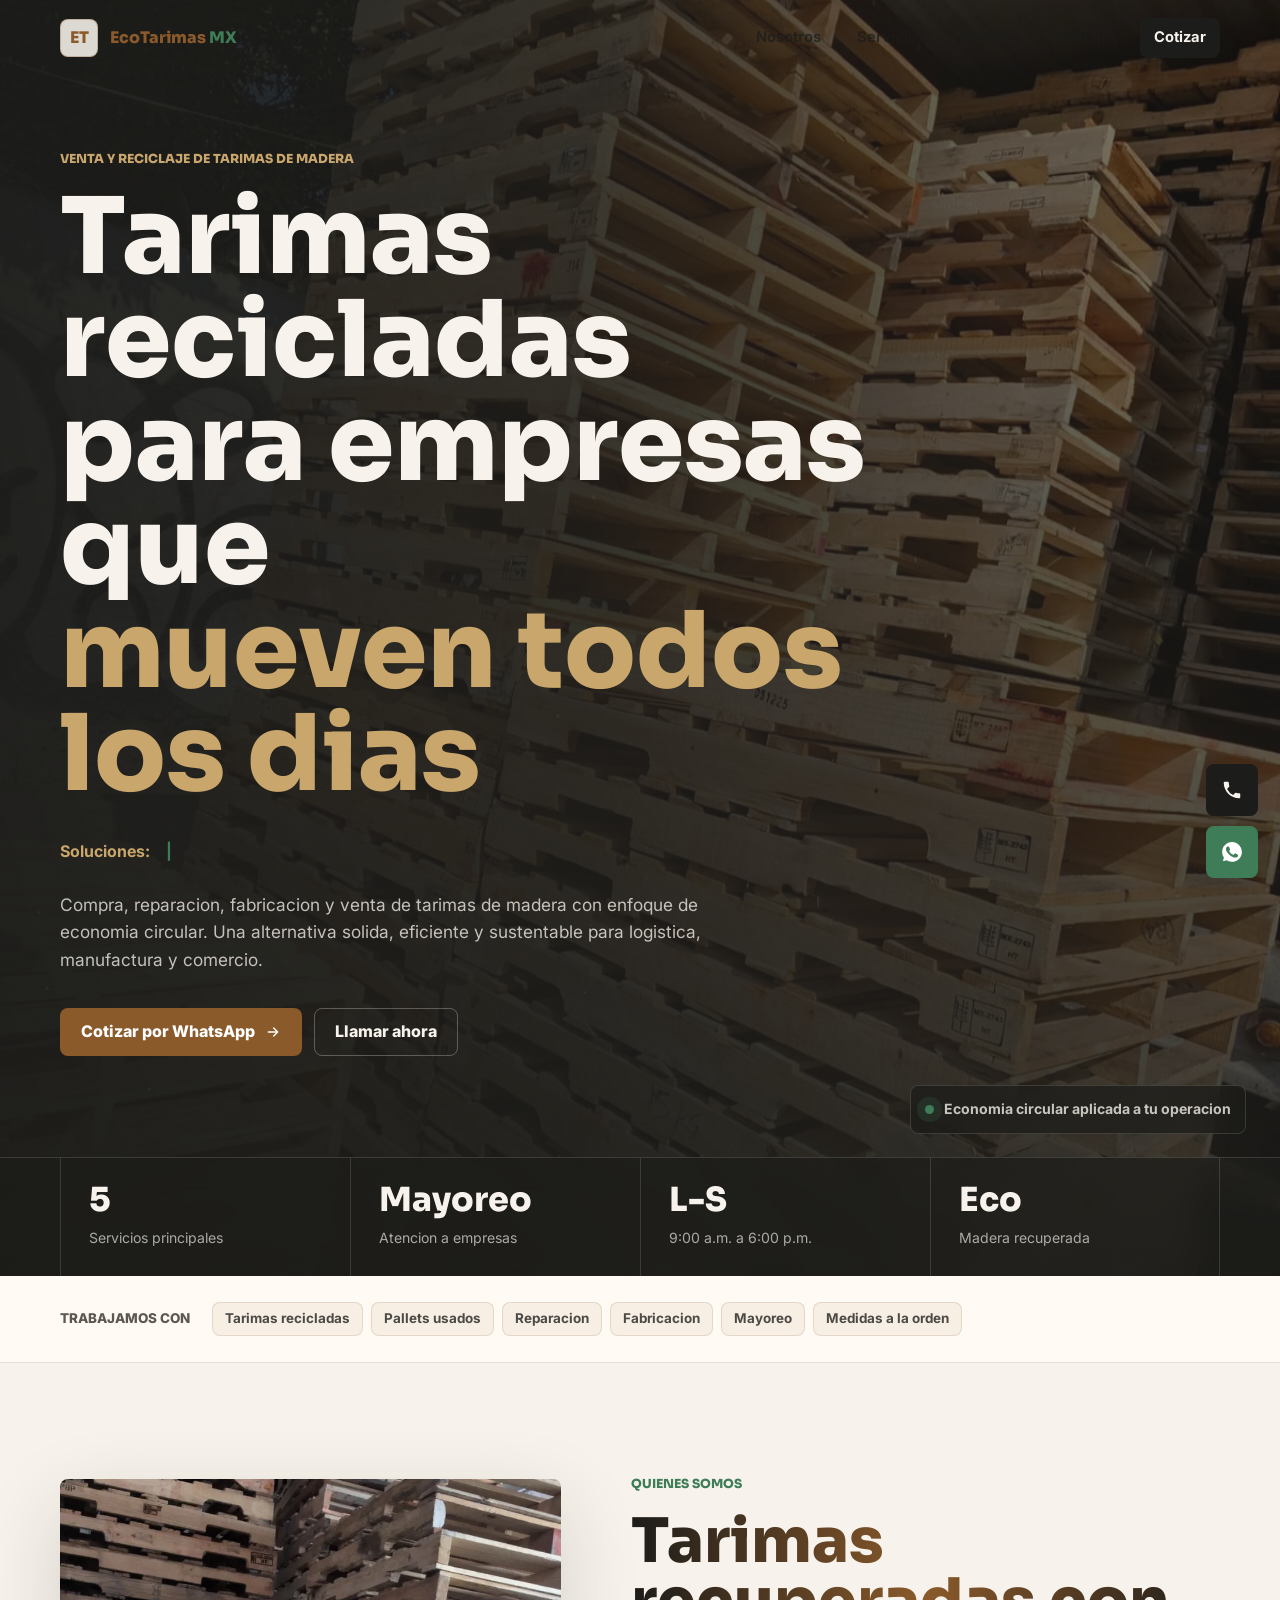
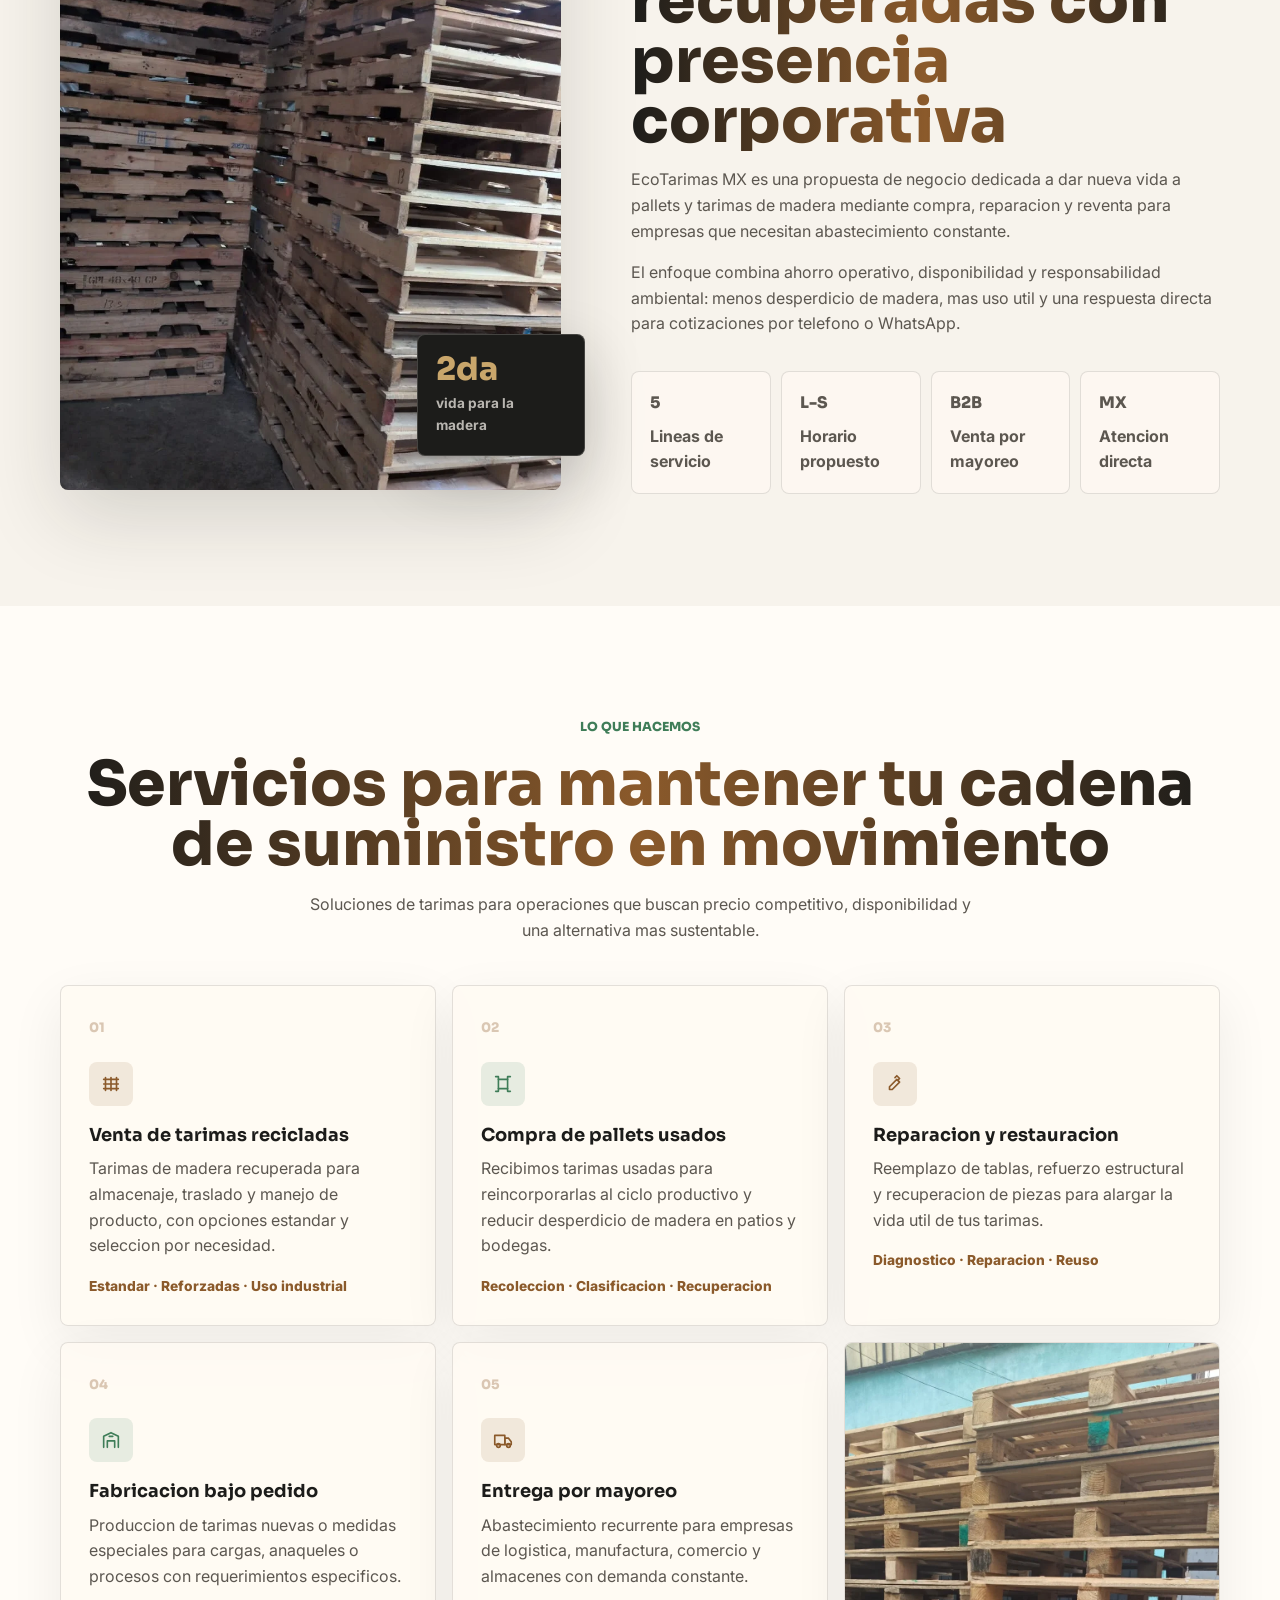
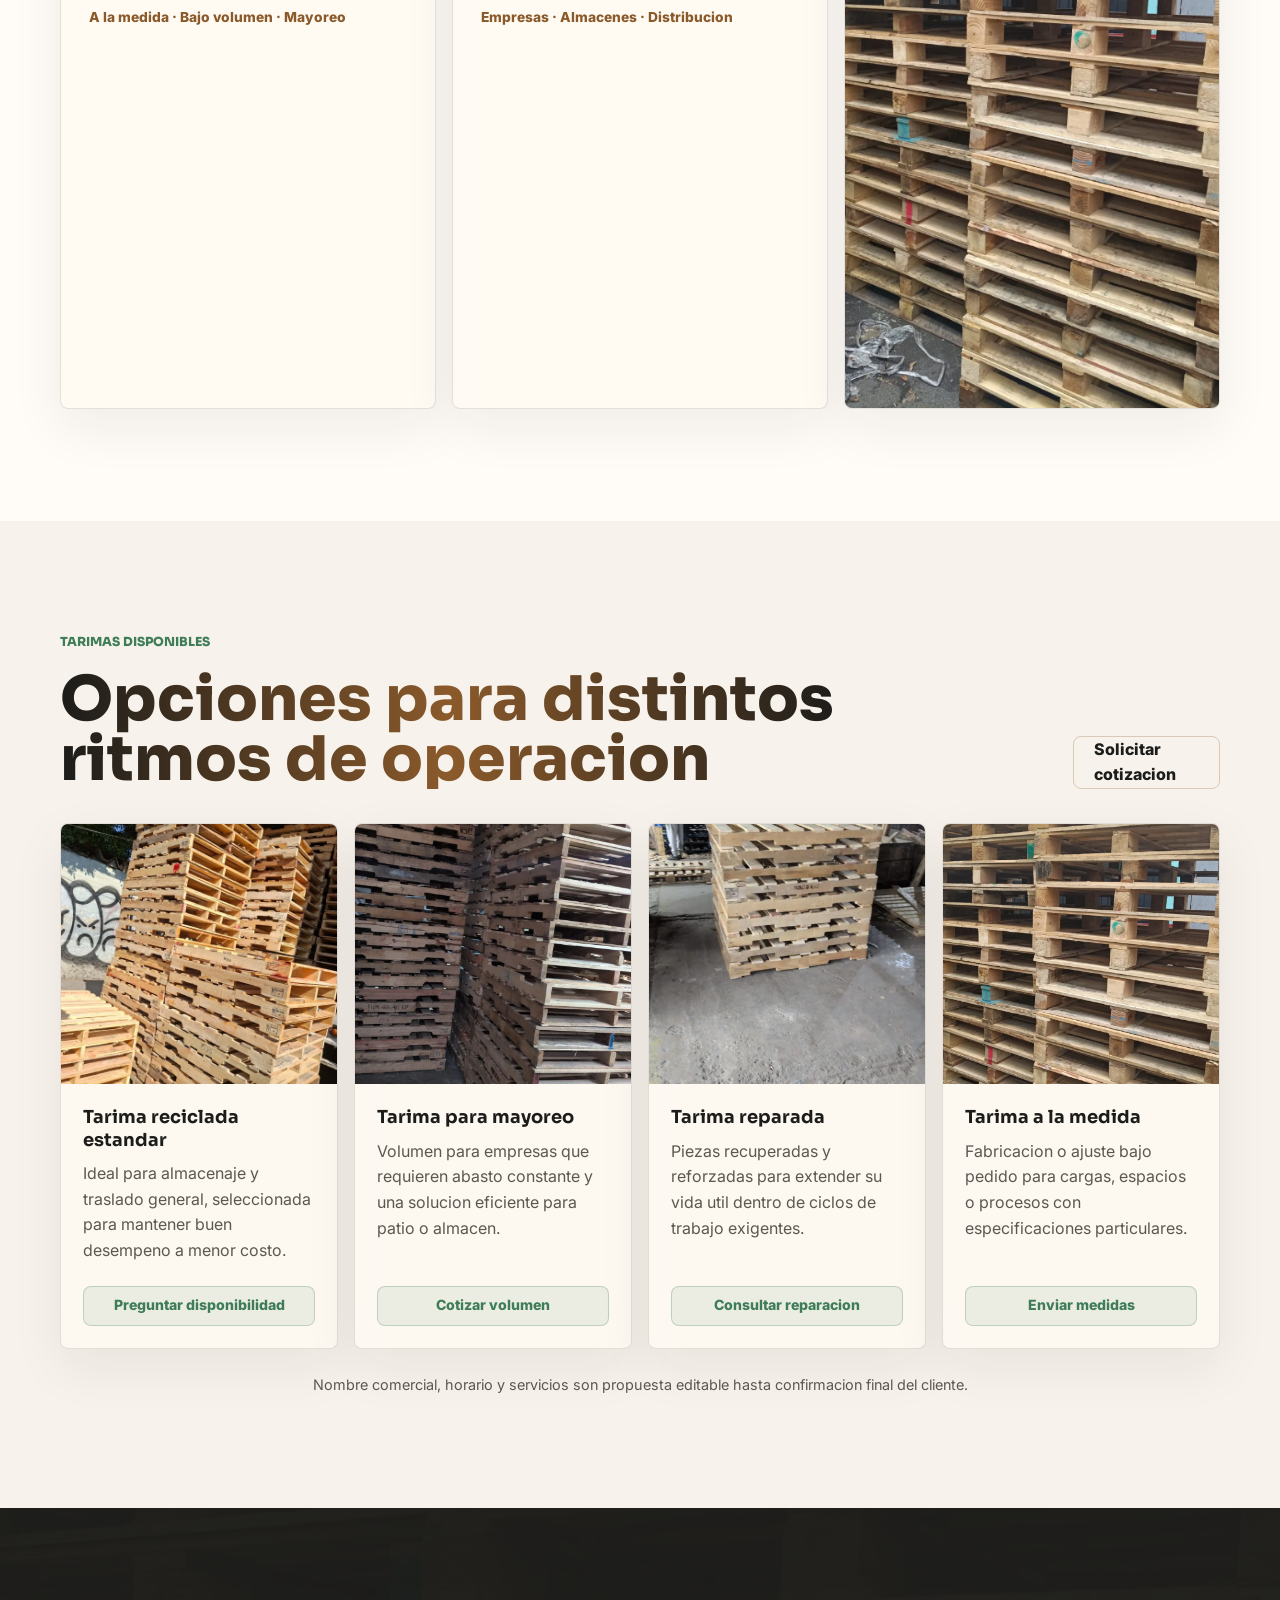
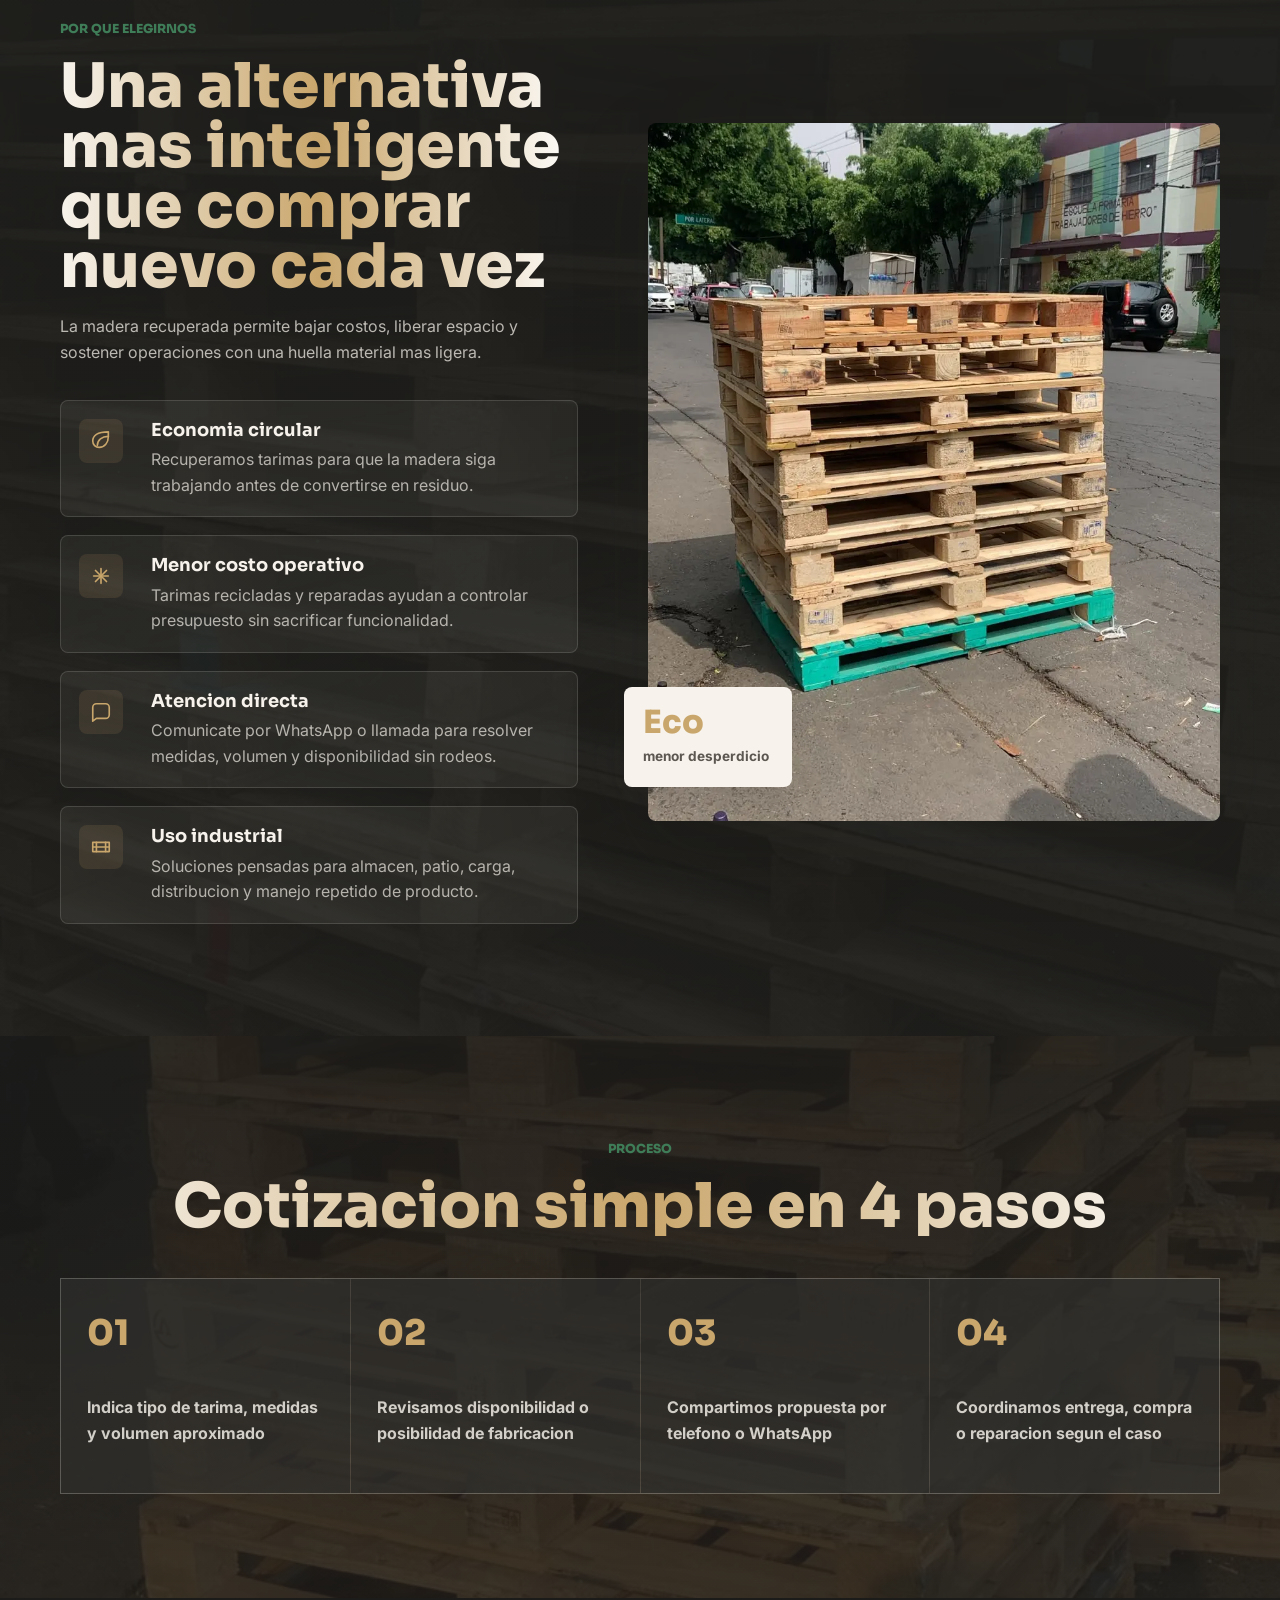
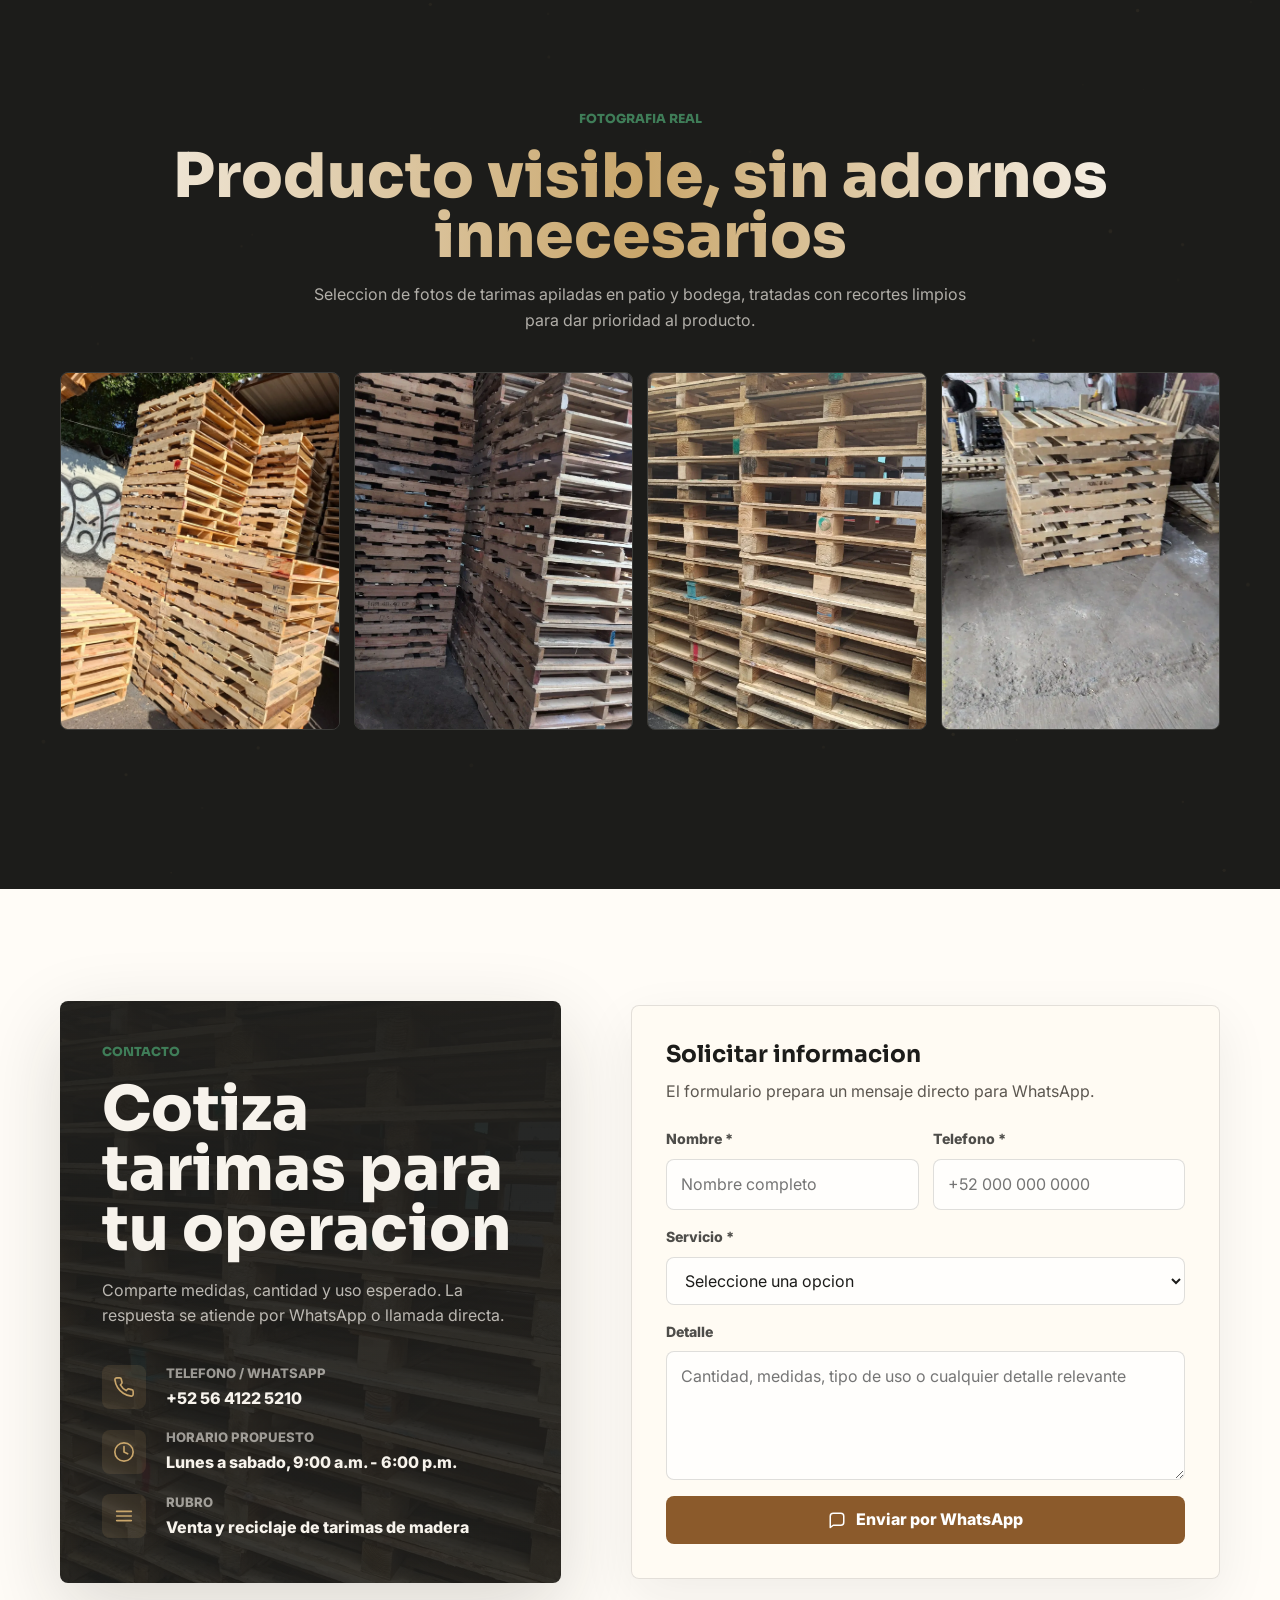
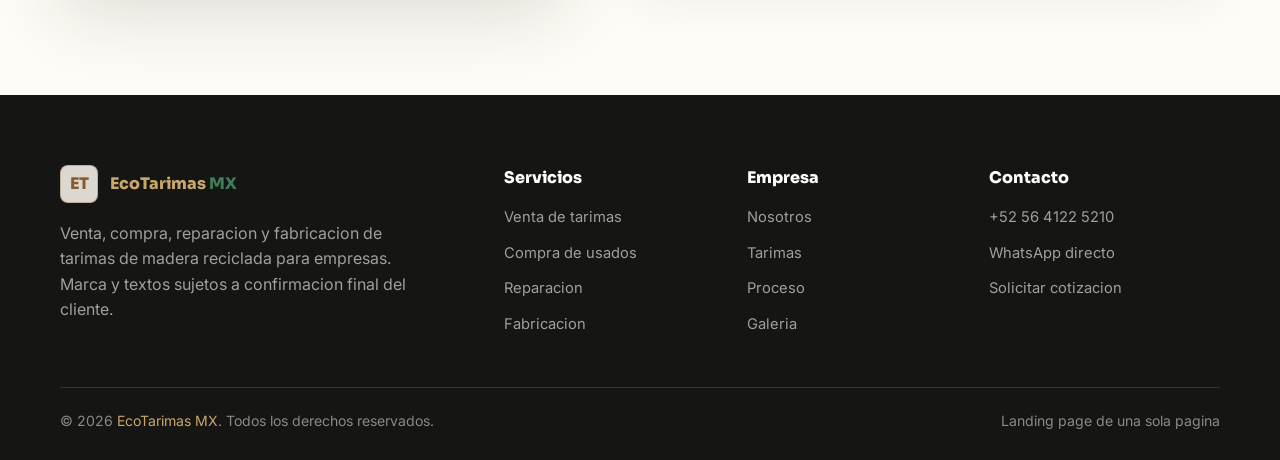
==== fulltorque.html @ 0f619efb "primer cambio" ====
<!DOCTYPE html>
<html lang="es">
<head>
  <meta charset="UTF-8">
  <meta name="viewport" content="width=device-width, initial-scale=1.0">
  <title>EcoTarimas MX | Venta y reciclaje de tarimas de madera</title>
  <meta name="description" content="EcoTarimas MX vende, compra, repara y fabrica tarimas de madera reciclada para empresas de logística, manufactura y comercio. Cotiza por WhatsApp al +52 56 4122 5210.">
  <meta name="keywords" content="tarimas de madera, pallets reciclados, venta de tarimas, compra de pallets usados, reparacion de tarimas, tarimas por mayoreo">
  <meta property="og:title" content="EcoTarimas MX | Tarimas de madera reciclada">
  <meta property="og:description" content="Venta, compra, reparacion y fabricacion de tarimas de madera con enfoque sustentable y atencion directa.">
  <meta property="og:type" content="website">
  <meta property="og:image" content="imagenes/tarimas-hero.webp">
  <link rel="preconnect" href="https://fonts.googleapis.com">
  <link rel="preconnect" href="https://fonts.gstatic.com" crossorigin>
  <link href="https://fonts.googleapis.com/css2?family=Inter:wght@400;500;600;700;800&family=Sora:wght@500;600;700;800&display=swap" rel="stylesheet">
  <link rel="stylesheet" href="styles.css">
</head>
<body>

<!-- LOADER -->
<div id="loader" aria-hidden="true">
  <div class="ld-mark">
    <span class="wordmark">EcoTarimas <em>MX</em></span>
    <div class="ld-ring"></div>
  </div>
  <p class="ld-tag">Madera recuperada para operaciones que no se detienen</p>
</div>

<!-- NAV -->
<nav id="nav" role="navigation" aria-label="Menu principal">
  <div class="nav-wrap">
    <a href="#hero" class="logo" aria-label="EcoTarimas MX">
      <span class="logo-mark" aria-hidden="true">ET</span>
      <span class="wordmark">EcoTarimas <em>MX</em></span>
    </a>
    <ul class="nav-links" role="list">
      <li><a href="#about">Nosotros</a></li>
      <li><a href="#services">Servicios</a></li>
      <li><a href="#inventario">Tarimas</a></li>
      <li><a href="#why">Ventajas</a></li>
      <li><a href="#contact" class="nav-cta">Cotizar</a></li>
    </ul>
    <button class="hamburger" id="ham" aria-label="Abrir menu" aria-expanded="false">
      <span></span><span></span><span></span>
    </button>
  </div>
</nav>

<div id="mob" class="mob-menu" role="navigation" aria-label="Menu movil">
  <a href="#about">Nosotros</a>
  <a href="#services">Servicios</a>
  <a href="#inventario">Tarimas</a>
  <a href="#why">Ventajas</a>
  <a href="#contact">Cotizar</a>
</div>

<main>

<!-- HERO -->
<section id="hero" aria-label="Encabezado principal">
  <div class="hero-bg" aria-hidden="true"></div>
  <div class="hero-ov" aria-hidden="true"></div>
  <canvas id="pcanvas" class="particle-canvas" aria-hidden="true"></canvas>

  <div class="hero-body">
    <div class="wrap">
      <p class="hero-eyebrow rev">Venta y reciclaje de tarimas de madera</p>
      <h1 class="hero-h1 rev d1">
        <span class="h1-line"><span class="h1-inner">Tarimas recicladas</span></span>
        <span class="h1-line"><span class="h1-inner">para empresas que</span></span>
        <span class="h1-line h1-accent"><span class="h1-inner">mueven todos los dias</span></span>
      </h1>
      <p class="hero-typewriter rev d2" aria-label="Servicios principales">
        <span class="tw-label">Soluciones:</span>
        <span class="tw-text" id="twText"></span><span class="tw-cursor" aria-hidden="true">|</span>
      </p>
      <p class="hero-p rev d3">
        Compra, reparacion, fabricacion y venta de tarimas de madera con enfoque de economia circular. Una alternativa solida, eficiente y sustentable para logistica, manufactura y comercio.
      </p>
      <div class="hero-btns rev d4">
        <a href="https://wa.me/525641225210?text=Hola%2C%20me%20interesa%20cotizar%20tarimas%20de%20madera%20con%20EcoTarimas%20MX" target="_blank" rel="noopener noreferrer" class="btn-primary">
          Cotizar por WhatsApp
          <svg width="16" height="16" viewBox="0 0 24 24" fill="none" aria-hidden="true">
            <path d="M5 12h14M13 6l6 6-6 6" stroke="currentColor" stroke-width="2" stroke-linecap="round" stroke-linejoin="round"/>
          </svg>
        </a>
        <a href="tel:+525641225210" class="btn-secondary">Llamar ahora</a>
      </div>
    </div>
  </div>

  <div class="hero-stats" aria-label="Datos clave">
    <div class="wrap">
      <div class="stats-row rev d5">
        <div class="stat-col">
          <span class="stat-val" data-hero-count="5" data-prefix="" data-suffix="">0</span>
          <span class="stat-lbl">Servicios principales</span>
        </div>
        <div class="stat-col">
          <span class="stat-val">Mayoreo</span>
          <span class="stat-lbl">Atencion a empresas</span>
        </div>
        <div class="stat-col">
          <span class="stat-val">L-S</span>
          <span class="stat-lbl">9:00 a.m. a 6:00 p.m.</span>
        </div>
        <div class="stat-col">
          <span class="stat-val">Eco</span>
          <span class="stat-lbl">Madera recuperada</span>
        </div>
      </div>
    </div>
  </div>

  <div class="hero-badge rev d4" aria-hidden="true">
    <span class="hb-dot"></span>
    <span class="hb-text">Economia circular aplicada a tu operacion</span>
  </div>
</section>

<!-- TRUST BAR -->
<section id="trust" aria-label="Servicios resumidos">
  <div class="wrap">
    <div class="trust-row rev">
      <p class="trust-label">Trabajamos con</p>
      <div class="trust-chips">
        <span class="trust-chip">Tarimas recicladas</span>
        <span class="trust-chip">Pallets usados</span>
        <span class="trust-chip">Reparacion</span>
        <span class="trust-chip">Fabricacion</span>
        <span class="trust-chip">Mayoreo</span>
        <span class="trust-chip">Medidas a la orden</span>
      </div>
    </div>
  </div>
</section>

<!-- ABOUT -->
<section id="about" class="section bg-warm">
  <div class="wrap">
    <div class="about-grid">
      <div class="about-img-wrap rev from-l">
        <div class="about-img-main">
          <img src="imagenes/tarimas-bodega.webp" alt="Tarimas de madera reciclada apiladas en bodega" loading="lazy">
        </div>
        <div class="about-accent">
          <p class="a-num">2da</p>
          <p class="a-lbl">vida para la madera</p>
        </div>
      </div>
      <div class="about-text rev">
        <p class="eyebrow">Quienes somos</p>
        <h2 class="heading heading--shine">Tarimas recuperadas con presencia corporativa</h2>
        <p>EcoTarimas MX es una propuesta de negocio dedicada a dar nueva vida a pallets y tarimas de madera mediante compra, reparacion y reventa para empresas que necesitan abastecimiento constante.</p>
        <p>El enfoque combina ahorro operativo, disponibilidad y responsabilidad ambiental: menos desperdicio de madera, mas uso util y una respuesta directa para cotizaciones por telefono o WhatsApp.</p>
        <div class="about-stats">
          <div class="a-stat">
            <p class="a-stat-n" data-count="5" data-prefix="" data-suffix=""></p>
            <p class="a-stat-l">Lineas de servicio</p>
          </div>
          <div class="a-stat">
            <p class="a-stat-n">L-S</p>
            <p class="a-stat-l">Horario propuesto</p>
          </div>
          <div class="a-stat">
            <p class="a-stat-n">B2B</p>
            <p class="a-stat-l">Venta por mayoreo</p>
          </div>
          <div class="a-stat">
            <p class="a-stat-n">MX</p>
            <p class="a-stat-l">Atencion directa</p>
          </div>
        </div>
      </div>
    </div>
  </div>
</section>

<!-- SERVICES -->
<section id="services" class="section bg-light">
  <div class="wrap">
    <div class="section-head section-head--center rev">
      <p class="eyebrow">Lo que hacemos</p>
      <h2 class="heading heading--shine">Servicios para mantener tu cadena de suministro en movimiento</h2>
      <p class="sub">Soluciones de tarimas para operaciones que buscan precio competitivo, disponibilidad y una alternativa mas sustentable.</p>
    </div>
    <div class="svc-grid">
      <article class="svc-card rev d1">
        <span class="svc-num" aria-hidden="true">01</span>
        <div class="svc-icon ic-wood" aria-hidden="true">
          <svg viewBox="0 0 24 24"><path d="M4 7h16M4 12h16M4 17h16M6 5v14M12 5v14M18 5v14"/></svg>
        </div>
        <h3>Venta de tarimas recicladas</h3>
        <p>Tarimas de madera recuperada para almacenaje, traslado y manejo de producto, con opciones estandar y seleccion por necesidad.</p>
        <p class="svc-models">Estandar · Reforzadas · Uso industrial</p>
      </article>

      <article class="svc-card rev d2">
        <span class="svc-num" aria-hidden="true">02</span>
        <div class="svc-icon ic-green" aria-hidden="true">
          <svg viewBox="0 0 24 24"><path d="M7 7h10v10H7z"/><path d="M4 4h3v3M20 4h-3v3M4 20h3v-3M20 20h-3v-3"/></svg>
        </div>
        <h3>Compra de pallets usados</h3>
        <p>Recibimos tarimas usadas para reincorporarlas al ciclo productivo y reducir desperdicio de madera en patios y bodegas.</p>
        <p class="svc-models">Recoleccion · Clasificacion · Recuperacion</p>
      </article>

      <article class="svc-card rev d3">
        <span class="svc-num" aria-hidden="true">03</span>
        <div class="svc-icon ic-wood" aria-hidden="true">
          <svg viewBox="0 0 24 24"><path d="M14 7l3 3-8 8H6v-3l8-8z"/><path d="M12 5l2-2 3 3-2 2"/></svg>
        </div>
        <h3>Reparacion y restauracion</h3>
        <p>Reemplazo de tablas, refuerzo estructural y recuperacion de piezas para alargar la vida util de tus tarimas.</p>
        <p class="svc-models">Diagnostico · Reparacion · Reuso</p>
      </article>

      <article class="svc-card rev d4">
        <span class="svc-num" aria-hidden="true">04</span>
        <div class="svc-icon ic-green" aria-hidden="true">
          <svg viewBox="0 0 24 24"><path d="M4 20V8l8-4 8 4v12"/><path d="M8 20v-7h8v7"/><path d="M10 8h4"/></svg>
        </div>
        <h3>Fabricacion bajo pedido</h3>
        <p>Produccion de tarimas nuevas o medidas especiales para cargas, anaqueles o procesos con requerimientos especificos.</p>
        <p class="svc-models">A la medida · Bajo volumen · Mayoreo</p>
      </article>

      <article class="svc-card rev d5">
        <span class="svc-num" aria-hidden="true">05</span>
        <div class="svc-icon ic-wood" aria-hidden="true">
          <svg viewBox="0 0 24 24"><path d="M3 7h11v10H3z"/><path d="M14 10h4l3 4v3h-7z"/><circle cx="7" cy="18" r="2"/><circle cx="18" cy="18" r="2"/></svg>
        </div>
        <h3>Entrega por mayoreo</h3>
        <p>Abastecimiento recurrente para empresas de logistica, manufactura, comercio y almacenes con demanda constante.</p>
        <p class="svc-models">Empresas · Almacenes · Distribucion</p>
      </article>

      <article class="svc-card svc-card--image rev d6">
        <img src="imagenes/tarimas-detalle.webp" alt="Detalle de tarimas de madera apiladas" loading="lazy">
      </article>
    </div>
  </div>
</section>

<!-- INVENTARIO -->
<section id="inventario" class="section bg-warm">
  <div class="wrap">
    <div class="prod-header rev">
      <div>
        <p class="eyebrow">Tarimas disponibles</p>
        <h2 class="heading heading--shine">Opciones para distintos ritmos de operacion</h2>
      </div>
      <a href="#contact" class="btn-outline">Solicitar cotizacion</a>
    </div>
    <div class="prod-grid">
      <article class="prod-card rev d1">
        <div class="prod-photo">
          <img src="imagenes/tarimas-hero.webp" alt="Pilas de tarimas de madera reciclada" loading="lazy">
        </div>
        <h3>Tarima reciclada estandar</h3>
        <p>Ideal para almacenaje y traslado general, seleccionada para mantener buen desempeno a menor costo.</p>
        <a class="prod-pill" href="https://wa.me/525641225210?text=Hola%2C%20quiero%20cotizar%20tarima%20reciclada%20estandar" target="_blank" rel="noopener noreferrer">Preguntar disponibilidad</a>
      </article>

      <article class="prod-card rev d2">
        <div class="prod-photo">
          <img src="imagenes/tarimas-bodega.webp" alt="Tarimas recicladas almacenadas en bodega" loading="lazy">
        </div>
        <h3>Tarima para mayoreo</h3>
        <p>Volumen para empresas que requieren abasto constante y una solucion eficiente para patio o almacen.</p>
        <a class="prod-pill" href="https://wa.me/525641225210?text=Hola%2C%20quiero%20cotizar%20tarimas%20por%20mayoreo" target="_blank" rel="noopener noreferrer">Cotizar volumen</a>
      </article>

      <article class="prod-card rev d3">
        <div class="prod-photo">
          <img src="imagenes/tarimas-taller.webp" alt="Tarimas de madera en area de trabajo" loading="lazy">
        </div>
        <h3>Tarima reparada</h3>
        <p>Piezas recuperadas y reforzadas para extender su vida util dentro de ciclos de trabajo exigentes.</p>
        <a class="prod-pill" href="https://wa.me/525641225210?text=Hola%2C%20quiero%20informacion%20sobre%20reparacion%20de%20tarimas" target="_blank" rel="noopener noreferrer">Consultar reparacion</a>
      </article>

      <article class="prod-card rev d4">
        <div class="prod-photo">
          <img src="imagenes/tarimas-detalle.webp" alt="Detalle frontal de pallets de madera" loading="lazy">
        </div>
        <h3>Tarima a la medida</h3>
        <p>Fabricacion o ajuste bajo pedido para cargas, espacios o procesos con especificaciones particulares.</p>
        <a class="prod-pill" href="https://wa.me/525641225210?text=Hola%2C%20necesito%20una%20tarima%20a%20la%20medida" target="_blank" rel="noopener noreferrer">Enviar medidas</a>
      </article>
    </div>
    <p class="prod-note rev">Nombre comercial, horario y servicios son propuesta editable hasta confirmacion final del cliente.</p>
  </div>
</section>

<!-- WHY -->
<section id="why" class="section bg-dark">
  <canvas id="pcanvasWhy" class="particle-canvas" aria-hidden="true"></canvas>
  <div class="wrap">
    <div class="why-grid">
      <div class="why-img-wrap rev from-r">
        <div class="why-img-main">
          <img src="imagenes/tarimas-calle.webp" alt="Pallets de madera listos para entrega" loading="lazy">
        </div>
        <div class="why-img-badge">
          <p class="wib-n">Eco</p>
          <p class="wib-l">menor desperdicio</p>
        </div>
      </div>
      <div class="why-content rev">
        <p class="eyebrow eyebrow--white">Por que elegirnos</p>
        <h2 class="heading heading--white heading--shine-dark">Una alternativa mas inteligente que comprar nuevo cada vez</h2>
        <p class="sub sub--white">La madera recuperada permite bajar costos, liberar espacio y sostener operaciones con una huella material mas ligera.</p>
        <div class="benefit-list">
          <div class="benefit">
            <div class="ben-icon" aria-hidden="true"><svg viewBox="0 0 24 24"><path d="M20 7c-7 0-12 4-12 10"/><path d="M20 7c0 7-4 12-10 12-4 0-7-3-7-7 0-6 5-10 17-10z"/></svg></div>
            <div>
              <h4>Economia circular</h4>
              <p>Recuperamos tarimas para que la madera siga trabajando antes de convertirse en residuo.</p>
            </div>
          </div>
          <div class="benefit">
            <div class="ben-icon" aria-hidden="true"><svg viewBox="0 0 24 24"><path d="M4 12h16"/><path d="M12 4v16"/><path d="M6 6l12 12"/><path d="M18 6L6 18"/></svg></div>
            <div>
              <h4>Menor costo operativo</h4>
              <p>Tarimas recicladas y reparadas ayudan a controlar presupuesto sin sacrificar funcionalidad.</p>
            </div>
          </div>
          <div class="benefit">
            <div class="ben-icon" aria-hidden="true"><svg viewBox="0 0 24 24"><path d="M21 15a4 4 0 0 1-4 4H7l-4 3V7a4 4 0 0 1 4-4h10a4 4 0 0 1 4 4z"/></svg></div>
            <div>
              <h4>Atencion directa</h4>
              <p>Comunicate por WhatsApp o llamada para resolver medidas, volumen y disponibilidad sin rodeos.</p>
            </div>
          </div>
          <div class="benefit">
            <div class="ben-icon" aria-hidden="true"><svg viewBox="0 0 24 24"><path d="M3 7h18v10H3z"/><path d="M7 7v10M17 7v10M3 12h18"/></svg></div>
            <div>
              <h4>Uso industrial</h4>
              <p>Soluciones pensadas para almacen, patio, carga, distribucion y manejo repetido de producto.</p>
            </div>
          </div>
        </div>
      </div>
    </div>
  </div>
</section>

<!-- COMO FUNCIONA -->
<section id="numbers">
  <div class="numbers-bg" aria-hidden="true"></div>
  <div class="wrap">
    <div class="section-head section-head--center rev">
      <p class="eyebrow eyebrow--white">Proceso</p>
      <h2 class="heading heading--white heading--shine-dark">Cotizacion simple en 4 pasos</h2>
    </div>
    <div class="numbers-grid">
      <div class="number-item rev d1">
        <p class="num-v">01</p>
        <p class="num-l">Indica tipo de tarima, medidas y volumen aproximado</p>
      </div>
      <div class="number-item rev d2">
        <p class="num-v">02</p>
        <p class="num-l">Revisamos disponibilidad o posibilidad de fabricacion</p>
      </div>
      <div class="number-item rev d3">
        <p class="num-v">03</p>
        <p class="num-l">Compartimos propuesta por telefono o WhatsApp</p>
      </div>
      <div class="number-item rev d4">
        <p class="num-v">04</p>
        <p class="num-l">Coordinamos entrega, compra o reparacion segun el caso</p>
      </div>
    </div>
  </div>
</section>

<!-- GALERIA -->
<section id="galeria">
  <canvas id="pcanvasGaleria" class="particle-canvas" aria-hidden="true"></canvas>
  <div class="wrap">
    <div class="brands-head rev">
      <p class="eyebrow eyebrow--white">Fotografia real</p>
      <h2 class="heading heading--white heading--shine-dark">Producto visible, sin adornos innecesarios</h2>
      <p class="brands-sub">Seleccion de fotos de tarimas apiladas en patio y bodega, tratadas con recortes limpios para dar prioridad al producto.</p>
    </div>
    <div class="brands-grid">
      <div class="brand-card rev d1"><img src="imagenes/tarimas-hero.webp" alt="Tarimas apiladas al exterior" loading="lazy"></div>
      <div class="brand-card rev d2"><img src="imagenes/tarimas-bodega.webp" alt="Tarimas apiladas en interior de bodega" loading="lazy"></div>
      <div class="brand-card rev d3"><img src="imagenes/tarimas-detalle.webp" alt="Textura y estructura de pallets de madera" loading="lazy"></div>
      <div class="brand-card rev d4"><img src="imagenes/tarimas-taller.webp" alt="Tarimas de madera en taller" loading="lazy"></div>
    </div>
    <p class="brands-note rev">Fotos convertidas a WebP para carga rapida y mejor rendimiento en la landing.</p>
  </div>
</section>

<!-- CONTACT -->
<section id="contact" class="section bg-light">
  <div class="wrap">
    <div class="contact-grid">
      <div class="contact-info rev from-l">
        <div class="contact-info-content">
          <p class="eyebrow eyebrow--white">Contacto</p>
          <h2 class="heading heading--white">Cotiza tarimas para tu operacion</h2>
          <p class="sub sub--white">Comparte medidas, cantidad y uso esperado. La respuesta se atiende por WhatsApp o llamada directa.</p>
          <div class="c-list">
            <div class="c-item">
              <div class="c-icon" aria-hidden="true"><svg viewBox="0 0 24 24"><path d="M22 16.92v3a2 2 0 0 1-2.18 2 19.8 19.8 0 0 1-8.63-3.07 19.5 19.5 0 0 1-6-6A19.8 19.8 0 0 1 2.12 4.18 2 2 0 0 1 4.11 2h3a2 2 0 0 1 2 1.72c.12.9.33 1.77.64 2.6a2 2 0 0 1-.45 2.11L8.1 9.63a16 16 0 0 0 6.27 6.27l1.2-1.2a2 2 0 0 1 2.11-.45c.83.31 1.7.52 2.6.64A2 2 0 0 1 22 16.92z"/></svg></div>
              <div>
                <p class="c-label">Telefono / WhatsApp</p>
                <p class="c-value"><a href="tel:+525641225210">+52 56 4122 5210</a></p>
              </div>
            </div>
            <div class="c-item">
              <div class="c-icon" aria-hidden="true"><svg viewBox="0 0 24 24"><circle cx="12" cy="12" r="10"/><path d="M12 6v6l4 2"/></svg></div>
              <div>
                <p class="c-label">Horario propuesto</p>
                <p class="c-value">Lunes a sabado, 9:00 a.m. - 6:00 p.m.</p>
              </div>
            </div>
            <div class="c-item">
              <div class="c-icon" aria-hidden="true"><svg viewBox="0 0 24 24"><path d="M4 7h16M4 12h16M4 17h16"/></svg></div>
              <div>
                <p class="c-label">Rubro</p>
                <p class="c-value">Venta y reciclaje de tarimas de madera</p>
              </div>
            </div>
          </div>
        </div>
      </div>

      <div class="rev">
        <div class="form-wrap">
          <h3>Solicitar informacion</h3>
          <p class="form-sub">El formulario prepara un mensaje directo para WhatsApp.</p>
          <form id="cForm" novalidate>
            <div class="frow">
              <div class="fg">
                <label class="fl" for="fn">Nombre *</label>
                <input class="fi" type="text" id="fn" name="nombre" placeholder="Nombre completo" required autocomplete="name">
              </div>
              <div class="fg">
                <label class="fl" for="ft">Telefono *</label>
                <input class="fi" type="tel" id="ft" name="telefono" placeholder="+52 000 000 0000" required autocomplete="tel">
              </div>
            </div>
            <div class="fg">
              <label class="fl" for="fs">Servicio *</label>
              <select class="fi" id="fs" name="servicio" required>
                <option value="">Seleccione una opcion</option>
                <option value="Venta de tarimas recicladas">Venta de tarimas recicladas</option>
                <option value="Compra de pallets usados">Compra de pallets usados</option>
                <option value="Reparacion de tarimas">Reparacion de tarimas</option>
                <option value="Fabricacion a la medida">Fabricacion a la medida</option>
                <option value="Mayoreo para empresa">Mayoreo para empresa</option>
              </select>
            </div>
            <div class="fg">
              <label class="fl" for="fm">Detalle</label>
              <textarea class="fi" id="fm" name="mensaje" rows="4" placeholder="Cantidad, medidas, tipo de uso o cualquier detalle relevante"></textarea>
            </div>
            <button type="submit" class="btn-submit">
              <svg width="18" height="18" viewBox="0 0 24 24" fill="none" aria-hidden="true">
                <path d="M21 15a4 4 0 0 1-4 4H7l-4 3V7a4 4 0 0 1 4-4h10a4 4 0 0 1 4 4z" stroke="currentColor" stroke-width="2" stroke-linecap="round" stroke-linejoin="round"/>
              </svg>
              Enviar por WhatsApp
            </button>
          </form>
        </div>
      </div>
    </div>
  </div>
</section>

</main>

<!-- FOOTER -->
<footer>
  <div class="wrap">
    <div class="foot-grid">
      <div>
        <div class="foot-logo">
          <span class="logo-mark" aria-hidden="true">ET</span>
          <span class="wordmark">EcoTarimas <em>MX</em></span>
        </div>
        <p class="foot-desc">Venta, compra, reparacion y fabricacion de tarimas de madera reciclada para empresas. Marca y textos sujetos a confirmacion final del cliente.</p>
      </div>
      <div>
        <p class="foot-col-title">Servicios</p>
        <ul class="foot-links">
          <li><a href="#services">Venta de tarimas</a></li>
          <li><a href="#services">Compra de usados</a></li>
          <li><a href="#services">Reparacion</a></li>
          <li><a href="#services">Fabricacion</a></li>
        </ul>
      </div>
      <div>
        <p class="foot-col-title">Empresa</p>
        <ul class="foot-links">
          <li><a href="#about">Nosotros</a></li>
          <li><a href="#inventario">Tarimas</a></li>
          <li><a href="#numbers">Proceso</a></li>
          <li><a href="#galeria">Galeria</a></li>
        </ul>
      </div>
      <div>
        <p class="foot-col-title">Contacto</p>
        <ul class="foot-links">
          <li><a href="tel:+525641225210">+52 56 4122 5210</a></li>
          <li><a href="https://wa.me/525641225210" target="_blank" rel="noopener noreferrer">WhatsApp directo</a></li>
          <li><a href="#contact">Solicitar cotizacion</a></li>
        </ul>
      </div>
    </div>
    <div class="foot-bottom">
      <p>&copy; 2026 <span>EcoTarimas MX</span>. Todos los derechos reservados.</p>
      <p>Landing page de una sola pagina</p>
    </div>
  </div>
</footer>

<!-- FLOATING ACTION BUTTONS -->
<div class="fab-stack">
  <a href="tel:+525641225210" class="fab-btn call-btn" aria-label="Llamar a EcoTarimas MX">
    <svg viewBox="0 0 24 24" width="22" height="22" aria-hidden="true">
      <path fill="currentColor" d="M6.62 10.79a15.1 15.1 0 0 0 6.59 6.59l2.2-2.2a1 1 0 0 1 1.02-.24c1.12.37 2.33.57 3.57.57a1 1 0 0 1 1 1V20a1 1 0 0 1-1 1C10.61 21 3 13.39 3 4a1 1 0 0 1 1-1h3.5a1 1 0 0 1 1 1c0 1.24.2 2.45.57 3.57a1 1 0 0 1-.25 1.02z"/>
    </svg>
  </a>
  <a href="https://wa.me/525641225210?text=Hola%2C%20me%20interesa%20cotizar%20tarimas%20de%20madera" target="_blank" rel="noopener noreferrer" class="fab-btn wa-btn" aria-label="Contactar por WhatsApp">
    <svg viewBox="0 0 24 24" width="24" height="24" aria-hidden="true">
      <path fill="currentColor" d="M17.47 14.38c-.3-.15-1.76-.87-2.03-.97-.27-.1-.47-.15-.67.15-.2.3-.77.97-.94 1.16-.17.2-.35.22-.64.08-.3-.15-1.26-.46-2.39-1.48-.88-.79-1.48-1.76-1.65-2.06-.17-.3-.02-.46.13-.61.13-.13.3-.35.45-.52.15-.17.2-.3.3-.5.1-.2.05-.37-.02-.52-.08-.15-.67-1.61-.92-2.21-.24-.58-.49-.5-.67-.51h-.57c-.2 0-.52.07-.79.37-.27.3-1.04 1.02-1.04 2.48s1.07 2.88 1.21 3.07c.15.2 2.1 3.2 5.08 4.49.71.31 1.26.49 1.69.63.71.23 1.36.2 1.87.12.57-.09 1.76-.72 2.01-1.41.25-.69.25-1.29.17-1.41-.07-.12-.27-.2-.57-.35M12.05 21.79h-.01a9.87 9.87 0 0 1-5.03-1.38l-.36-.21-3.74.98 1-3.65-.24-.37a9.86 9.86 0 0 1-1.51-5.26c0-5.45 4.44-9.88 9.89-9.88 2.64 0 5.12 1.03 6.99 2.9a9.82 9.82 0 0 1 2.89 6.99c0 5.45-4.44 9.88-9.87 9.88"/>
    </svg>
  </a>
</div>

<script src="script.js"></script>
</body>
</html>
---- styles.css ----
:root {
  --wood: #8b5a2b;
  --wood-2: #c9a66b;
  --dark: #1c1c1a;
  --dark-2: #282721;
  --eco: #3f7d58;
  --warm: #f7f3ec;
  --paper: #fffaf3;
  --muted: #5c5750;
  --line: rgba(28, 28, 26, 0.12);
  --line-dark: rgba(247, 243, 236, 0.14);
  --shadow: 0 26px 80px rgba(28, 28, 26, 0.16);
  --font-head: "Sora", "Inter", system-ui, sans-serif;
  --font-body: "Inter", system-ui, sans-serif;
}

* {
  box-sizing: border-box;
}

html {
  scroll-behavior: smooth;
}

body {
  margin: 0;
  background: var(--warm);
  color: var(--dark);
  font-family: var(--font-body);
  line-height: 1.6;
  overflow-x: hidden;
}

body.loading {
  overflow: hidden;
}

img {
  display: block;
  width: 100%;
  height: 100%;
  object-fit: cover;
}

a {
  color: inherit;
  text-decoration: none;
}

button,
input,
select,
textarea {
  font: inherit;
}

.wrap {
  width: min(1160px, calc(100% - 40px));
  margin: 0 auto;
}

.section {
  padding: 112px 0;
}

.bg-warm {
  background: var(--warm);
}

.bg-light {
  background: #fffcf7;
}

.bg-dark {
  position: relative;
  background:
    linear-gradient(180deg, rgba(28, 28, 26, 0.97), rgba(28, 28, 26, 0.94)),
    url("imagenes/tarimas-detalle.webp") center / cover;
  color: var(--warm);
  overflow: hidden;
}

.wordmark {
  color: var(--wood);
  font-family: var(--font-head);
  font-size: 1rem;
  font-weight: 800;
  letter-spacing: 0;
  white-space: nowrap;
}

.wordmark em {
  color: var(--eco);
  font-style: normal;
}

#loader {
  position: fixed;
  inset: 0;
  z-index: 1000;
  display: grid;
  place-items: center;
  align-content: center;
  gap: 20px;
  background: var(--dark);
  color: var(--warm);
  transition: opacity 0.45s ease, visibility 0.45s ease;
}

#loader.is-hidden {
  opacity: 0;
  visibility: hidden;
}

.ld-mark {
  position: relative;
  display: grid;
  place-items: center;
  width: 190px;
  height: 190px;
}

.ld-mark .wordmark {
  color: var(--wood-2);
  font-size: 1.2rem;
}

.ld-ring {
  position: absolute;
  inset: 0;
  border: 1px solid rgba(247, 243, 236, 0.16);
  border-top-color: var(--wood-2);
  border-right-color: var(--eco);
  border-radius: 999px;
  animation: spin 1s linear infinite;
}

.ld-tag {
  margin: 0;
  color: rgba(247, 243, 236, 0.72);
  font-size: 0.9rem;
  text-align: center;
  width: min(340px, calc(100% - 40px));
}

@keyframes spin {
  to { transform: rotate(360deg); }
}

#nav {
  position: fixed;
  inset: 0 0 auto;
  z-index: 50;
  border-bottom: 1px solid transparent;
  transition: background 0.25s ease, border-color 0.25s ease, box-shadow 0.25s ease;
}

#nav.scrolled,
#nav.open {
  background: rgba(247, 243, 236, 0.92);
  border-color: rgba(28, 28, 26, 0.08);
  box-shadow: 0 18px 50px rgba(28, 28, 26, 0.08);
  backdrop-filter: blur(16px);
}

.nav-wrap {
  width: min(1160px, calc(100% - 40px));
  min-height: 76px;
  margin: 0 auto;
  display: flex;
  align-items: center;
  justify-content: space-between;
  gap: 24px;
}

.logo,
.foot-logo {
  display: inline-flex;
  align-items: center;
  gap: 12px;
}

.logo-mark {
  display: grid;
  place-items: center;
  width: 38px;
  height: 38px;
  border: 1px solid rgba(139, 90, 43, 0.32);
  background: rgba(247, 243, 236, 0.88);
  color: var(--wood);
  border-radius: 8px;
  font-family: var(--font-head);
  font-weight: 800;
}

.nav-links {
  display: flex;
  align-items: center;
  gap: 8px;
  margin: 0;
  padding: 0;
  list-style: none;
}

.nav-links a {
  display: inline-flex;
  align-items: center;
  min-height: 40px;
  padding: 0 14px;
  border-radius: 8px;
  color: rgba(28, 28, 26, 0.72);
  font-size: 0.92rem;
  font-weight: 700;
  transition: color 0.2s ease, background 0.2s ease;
}

.nav-links a:hover {
  background: rgba(139, 90, 43, 0.08);
  color: var(--dark);
}

.nav-links .nav-cta {
  background: var(--dark);
  color: var(--warm);
}

.nav-links .nav-cta:hover {
  background: var(--wood);
  color: #fff;
}

.hamburger {
  display: none;
  width: 42px;
  height: 42px;
  border: 1px solid rgba(28, 28, 26, 0.14);
  background: rgba(247, 243, 236, 0.86);
  border-radius: 8px;
  cursor: pointer;
}

.hamburger span {
  display: block;
  width: 18px;
  height: 2px;
  margin: 4px auto;
  background: var(--dark);
  transition: transform 0.2s ease, opacity 0.2s ease;
}

.hamburger.is-open span:nth-child(1) {
  transform: translateY(6px) rotate(45deg);
}

.hamburger.is-open span:nth-child(2) {
  opacity: 0;
}

.hamburger.is-open span:nth-child(3) {
  transform: translateY(-6px) rotate(-45deg);
}

.mob-menu {
  position: fixed;
  top: 76px;
  left: 20px;
  right: 20px;
  z-index: 45;
  display: grid;
  gap: 4px;
  padding: 12px;
  border: 1px solid rgba(28, 28, 26, 0.1);
  background: rgba(247, 243, 236, 0.96);
  border-radius: 8px;
  box-shadow: var(--shadow);
  transform: translateY(-12px);
  opacity: 0;
  visibility: hidden;
  transition: 0.2s ease;
}

.mob-menu.is-open {
  transform: translateY(0);
  opacity: 1;
  visibility: visible;
}

.mob-menu a {
  padding: 12px;
  border-radius: 8px;
  font-weight: 700;
}

#hero {
  position: relative;
  min-height: calc(100svh - 36px);
  display: grid;
  align-items: center;
  overflow: hidden;
  background: var(--dark);
  color: var(--warm);
}

.hero-bg,
.hero-ov {
  position: absolute;
  inset: 0;
}

.hero-bg {
  background: url("imagenes/tarimas-hero.webp") center 42% / cover;
  transform: scale(1.04);
  animation: heroZoom 12s ease-out forwards;
}

.hero-ov {
  background:
    linear-gradient(90deg, rgba(28, 28, 26, 0.94) 0%, rgba(28, 28, 26, 0.78) 46%, rgba(28, 28, 26, 0.26) 100%),
    linear-gradient(180deg, rgba(28, 28, 26, 0.32), rgba(28, 28, 26, 0.82));
}

@keyframes heroZoom {
  to { transform: scale(1); }
}

.particle-canvas {
  position: absolute;
  inset: 0;
  width: 100%;
  height: 100%;
  pointer-events: none;
  opacity: 0.28;
}

.hero-body {
  position: relative;
  z-index: 2;
  padding: 150px 0 220px;
}

.hero-eyebrow,
.eyebrow {
  margin: 0 0 16px;
  color: var(--eco);
  font-family: var(--font-head);
  font-size: 0.78rem;
  font-weight: 800;
  letter-spacing: 0;
  text-transform: uppercase;
}

.hero-eyebrow {
  color: var(--wood-2);
}

.hero-h1,
.heading {
  margin: 0;
  color: var(--dark);
  font-family: var(--font-head);
  font-weight: 800;
  letter-spacing: 0;
  line-height: 0.98;
}

.hero-h1 {
  width: min(860px, 100%);
  color: var(--warm);
  font-size: clamp(3.15rem, 9vw, 6.6rem);
}

.h1-line {
  display: block;
  overflow: hidden;
}

.h1-inner {
  display: inline-block;
  animation: titleRise 0.9s cubic-bezier(0.2, 0.7, 0.1, 1) both;
}

.h1-line:nth-child(2) .h1-inner { animation-delay: 0.08s; }
.h1-line:nth-child(3) .h1-inner { animation-delay: 0.16s; }

.h1-accent {
  color: var(--wood-2);
}

@keyframes titleRise {
  from { transform: translateY(110%); }
  to { transform: translateY(0); }
}

.hero-typewriter {
  display: flex;
  align-items: center;
  gap: 8px;
  min-height: 34px;
  margin: 28px 0 0;
  color: rgba(247, 243, 236, 0.9);
  font-weight: 700;
}

.tw-label {
  color: var(--wood-2);
}

.tw-text {
  color: #fff;
}

.tw-cursor {
  color: var(--eco);
  animation: blink 0.8s step-end infinite;
}

@keyframes blink {
  50% { opacity: 0; }
}

.hero-p {
  width: min(650px, 100%);
  margin: 22px 0 0;
  color: rgba(247, 243, 236, 0.76);
  font-size: 1.08rem;
}

.hero-btns {
  display: flex;
  flex-wrap: wrap;
  gap: 12px;
  margin-top: 34px;
}

.btn-primary,
.btn-secondary,
.btn-outline,
.btn-submit {
  display: inline-flex;
  align-items: center;
  justify-content: center;
  gap: 10px;
  min-height: 48px;
  padding: 0 20px;
  border-radius: 8px;
  border: 1px solid transparent;
  font-weight: 800;
  cursor: pointer;
  transition: transform 0.2s ease, background 0.2s ease, border-color 0.2s ease, color 0.2s ease;
}

.btn-primary {
  background: var(--wood);
  color: #fff;
}

.btn-primary:hover,
.btn-submit:hover {
  background: #744820;
  transform: translateY(-2px);
}

.btn-secondary {
  border-color: rgba(247, 243, 236, 0.28);
  color: var(--warm);
}

.btn-secondary:hover {
  border-color: var(--wood-2);
  background: rgba(201, 166, 107, 0.12);
}

.btn-outline {
  border-color: rgba(139, 90, 43, 0.28);
  color: var(--dark);
}

.btn-outline:hover {
  border-color: var(--wood);
  background: rgba(139, 90, 43, 0.08);
}

.hero-stats {
  position: absolute;
  left: 0;
  right: 0;
  bottom: 0;
  z-index: 3;
  border-top: 1px solid var(--line-dark);
  background: rgba(28, 28, 26, 0.72);
  backdrop-filter: blur(16px);
}

.stats-row {
  display: grid;
  grid-template-columns: repeat(4, 1fr);
}

.stat-col {
  min-height: 118px;
  padding: 26px 28px;
  border-left: 1px solid var(--line-dark);
}

.stat-col:last-child {
  border-right: 1px solid var(--line-dark);
}

.stat-val {
  display: block;
  color: var(--warm);
  font-family: var(--font-head);
  font-size: clamp(1.45rem, 2.6vw, 2.3rem);
  font-weight: 800;
  line-height: 1;
}

.stat-lbl {
  display: block;
  margin-top: 10px;
  color: rgba(247, 243, 236, 0.66);
  font-size: 0.88rem;
}

.hero-badge {
  position: absolute;
  right: 34px;
  bottom: 142px;
  z-index: 3;
  display: inline-flex;
  align-items: center;
  gap: 10px;
  max-width: min(360px, calc(100vw - 68px));
  padding: 12px 14px;
  border: 1px solid var(--line-dark);
  background: rgba(28, 28, 26, 0.72);
  color: rgba(247, 243, 236, 0.78);
  border-radius: 8px;
  backdrop-filter: blur(14px);
  font-size: 0.88rem;
  font-weight: 700;
}

.hb-dot {
  width: 9px;
  height: 9px;
  border-radius: 99px;
  background: var(--eco);
  box-shadow: 0 0 0 8px rgba(63, 125, 88, 0.18);
}

#trust {
  padding: 26px 0;
  border-bottom: 1px solid var(--line);
  background: var(--paper);
}

.trust-row {
  display: flex;
  align-items: center;
  gap: 22px;
}

.trust-label {
  margin: 0;
  color: var(--muted);
  font-size: 0.84rem;
  font-weight: 800;
  text-transform: uppercase;
}

.trust-chips {
  display: flex;
  flex-wrap: wrap;
  gap: 8px;
}

.trust-chip,
.tag {
  display: inline-flex;
  align-items: center;
  min-height: 34px;
  padding: 0 12px;
  border: 1px solid rgba(139, 90, 43, 0.16);
  background: rgba(139, 90, 43, 0.07);
  color: rgba(28, 28, 26, 0.78);
  border-radius: 8px;
  font-size: 0.84rem;
  font-weight: 700;
}

.about-grid,
.why-grid,
.contact-grid {
  display: grid;
  grid-template-columns: minmax(0, 0.92fr) minmax(0, 1.08fr);
  align-items: center;
  gap: 70px;
}

.about-img-wrap,
.why-img-wrap {
  position: relative;
}

.about-img-main,
.why-img-main {
  aspect-ratio: 0.82;
  overflow: hidden;
  border-radius: 8px;
  box-shadow: var(--shadow);
}

.about-img-main img {
  object-position: 54% 50%;
}

.about-accent,
.why-img-badge {
  position: absolute;
  right: -24px;
  bottom: 34px;
  width: 168px;
  padding: 18px;
  border: 1px solid rgba(247, 243, 236, 0.18);
  background: var(--dark);
  color: var(--warm);
  border-radius: 8px;
  box-shadow: 0 22px 60px rgba(28, 28, 26, 0.22);
}

.a-num,
.wib-n {
  margin: 0;
  color: var(--wood-2);
  font-family: var(--font-head);
  font-size: 2rem;
  font-weight: 800;
  line-height: 1;
}

.a-lbl,
.wib-l {
  margin: 8px 0 0;
  color: rgba(247, 243, 236, 0.72);
  font-size: 0.85rem;
  font-weight: 700;
}

.heading {
  font-size: clamp(2rem, 4.8vw, 4.15rem);
}

.heading--white {
  color: var(--warm);
}

.heading--shine {
  background: linear-gradient(90deg, var(--dark), var(--wood), var(--dark));
  -webkit-background-clip: text;
  background-clip: text;
  color: transparent;
}

.heading--shine-dark {
  background: linear-gradient(90deg, var(--warm), var(--wood-2), #fff);
  -webkit-background-clip: text;
  background-clip: text;
  color: transparent;
}

.about-text p:not(.eyebrow),
.sub {
  color: var(--muted);
  font-size: 1rem;
}

.sub {
  width: min(680px, 100%);
  margin: 18px auto 0;
}

.sub--white {
  color: rgba(247, 243, 236, 0.72);
}

.about-stats {
  display: grid;
  grid-template-columns: repeat(4, 1fr);
  gap: 10px;
  margin-top: 34px;
}

.a-stat {
  min-height: 112px;
  padding: 18px;
  border: 1px solid var(--line);
  background: rgba(255, 250, 243, 0.68);
  border-radius: 8px;
}

.a-stat-n {
  margin: 0;
  color: var(--wood);
  font-family: var(--font-head);
  font-size: 1.55rem;
  font-weight: 800;
}

.a-stat-l {
  margin: 8px 0 0;
  color: var(--muted);
  font-size: 0.84rem;
  font-weight: 700;
}

.section-head {
  margin-bottom: 42px;
}

.section-head--center {
  text-align: center;
}

.section-head--center .eyebrow {
  margin-left: auto;
  margin-right: auto;
}

.svc-grid {
  display: grid;
  grid-template-columns: repeat(3, minmax(0, 1fr));
  gap: 16px;
}

.svc-card,
.prod-card,
.form-wrap {
  border: 1px solid var(--line);
  background: rgba(255, 250, 243, 0.78);
  border-radius: 8px;
  box-shadow: 0 18px 54px rgba(28, 28, 26, 0.07);
}

.svc-card {
  position: relative;
  min-height: 312px;
  padding: 28px;
  overflow: hidden;
}

.svc-card:hover,
.prod-card:hover {
  transform: translateY(-4px);
  transition: transform 0.24s ease, box-shadow 0.24s ease;
  box-shadow: 0 24px 70px rgba(28, 28, 26, 0.13);
}

.svc-num {
  color: rgba(139, 90, 43, 0.32);
  font-family: var(--font-head);
  font-size: 0.82rem;
  font-weight: 800;
}

.svc-icon,
.ben-icon,
.c-icon {
  display: grid;
  place-items: center;
  width: 44px;
  height: 44px;
  margin-top: 22px;
  border-radius: 8px;
}

.svc-icon svg,
.ben-icon svg,
.c-icon svg {
  width: 22px;
  height: 22px;
  fill: none;
  stroke: currentColor;
  stroke-width: 1.8;
  stroke-linecap: round;
  stroke-linejoin: round;
}

.ic-wood {
  background: rgba(139, 90, 43, 0.12);
  color: var(--wood);
}

.ic-green {
  background: rgba(63, 125, 88, 0.12);
  color: var(--eco);
}

.svc-card h3,
.prod-card h3,
.form-wrap h3,
.benefit h4 {
  margin: 18px 0 10px;
  color: var(--dark);
  font-family: var(--font-head);
  font-size: 1.12rem;
  line-height: 1.25;
}

.svc-card p,
.prod-card p,
.form-sub {
  color: var(--muted);
  margin: 0;
}

.svc-models {
  margin-top: 16px !important;
  color: var(--wood) !important;
  font-size: 0.86rem;
  font-weight: 800;
}

.svc-card--image {
  padding: 0;
  min-height: 312px;
}

.svc-card--image img {
  object-position: 54% 42%;
}

.prod-header {
  display: flex;
  align-items: end;
  justify-content: space-between;
  gap: 24px;
  margin-bottom: 34px;
}

.prod-header .heading {
  width: min(780px, 100%);
}

.prod-grid {
  display: grid;
  grid-template-columns: repeat(4, minmax(0, 1fr));
  gap: 16px;
}

.prod-card {
  display: flex;
  flex-direction: column;
  overflow: hidden;
}

.prod-photo {
  aspect-ratio: 1.06;
  overflow: hidden;
}

.prod-photo img {
  transition: transform 0.55s ease;
}

.prod-card:hover .prod-photo img {
  transform: scale(1.05);
}

.prod-card h3,
.prod-card p {
  padding: 0 22px;
}

.prod-card h3 {
  margin-top: 22px;
}

.prod-card p {
  flex: 1;
}

.prod-pill {
  display: inline-flex;
  align-items: center;
  justify-content: center;
  min-height: 40px;
  margin: 22px;
  padding: 0 14px;
  border: 1px solid rgba(63, 125, 88, 0.26);
  background: rgba(63, 125, 88, 0.09);
  color: var(--eco);
  border-radius: 8px;
  font-size: 0.88rem;
  font-weight: 800;
}

.prod-note,
.brands-note {
  margin: 24px 0 0;
  color: var(--muted);
  font-size: 0.9rem;
  text-align: center;
}

.why-grid {
  grid-template-columns: minmax(0, 0.95fr) minmax(0, 1.05fr);
}

.why-img-wrap {
  order: 2;
}

.why-img-main img {
  object-position: 52% 64%;
}

.why-img-badge {
  left: -24px;
  right: auto;
  background: var(--warm);
  color: var(--dark);
}

.why-img-badge .wib-l {
  color: var(--muted);
}

.benefit-list {
  display: grid;
  gap: 18px;
  margin-top: 34px;
}

.benefit {
  display: grid;
  grid-template-columns: 54px minmax(0, 1fr);
  gap: 18px;
  padding: 18px;
  border: 1px solid var(--line-dark);
  background: rgba(247, 243, 236, 0.055);
  border-radius: 8px;
}

.benefit .ben-icon {
  margin-top: 0;
  background: rgba(201, 166, 107, 0.12);
  color: var(--wood-2);
}

.benefit h4 {
  margin: 0 0 6px;
  color: var(--warm);
}

.benefit p {
  margin: 0;
  color: rgba(247, 243, 236, 0.68);
}

#numbers {
  position: relative;
  padding: 104px 0;
  overflow: hidden;
  background:
    linear-gradient(180deg, rgba(28, 28, 26, 0.93), rgba(28, 28, 26, 0.86)),
    url("imagenes/tarimas-patio.webp") center 54% / cover;
  color: var(--warm);
}

.numbers-grid {
  display: grid;
  grid-template-columns: repeat(4, minmax(0, 1fr));
  gap: 1px;
  border: 1px solid var(--line-dark);
  background: var(--line-dark);
}

.number-item {
  min-height: 214px;
  padding: 26px;
  background: rgba(28, 28, 26, 0.58);
}

.num-v {
  margin: 0 0 34px;
  color: var(--wood-2);
  font-family: var(--font-head);
  font-size: 2.2rem;
  font-weight: 800;
}

.num-l {
  margin: 0;
  color: rgba(247, 243, 236, 0.82);
  font-weight: 700;
}

#galeria {
  position: relative;
  padding: 112px 0;
  background: var(--dark);
  color: var(--warm);
  overflow: hidden;
}

.brands-head {
  text-align: center;
  margin-bottom: 38px;
}

.brands-sub {
  width: min(680px, 100%);
  margin: 16px auto 0;
  color: rgba(247, 243, 236, 0.68);
}

.brands-grid {
  display: grid;
  grid-template-columns: repeat(4, minmax(0, 1fr));
  gap: 14px;
}

.brand-card {
  aspect-ratio: 0.78;
  overflow: hidden;
  border: 1px solid var(--line-dark);
  border-radius: 8px;
}

.brand-card img {
  transition: transform 0.7s ease, filter 0.7s ease;
}

.brand-card:hover img {
  transform: scale(1.05);
  filter: saturate(1.04) contrast(1.02);
}

.brands-note {
  color: rgba(247, 243, 236, 0.62);
}

.contact-grid {
  grid-template-columns: minmax(0, 0.92fr) minmax(0, 1.08fr);
}

.contact-info {
  position: relative;
  overflow: hidden;
  border-radius: 8px;
  background:
    linear-gradient(180deg, rgba(28, 28, 26, 0.94), rgba(28, 28, 26, 0.88)),
    url("imagenes/tarimas-detalle.webp") center / cover;
  box-shadow: var(--shadow);
}

.contact-info-content {
  padding: 42px;
}

.c-list {
  display: grid;
  gap: 16px;
  margin-top: 34px;
}

.c-item {
  display: grid;
  grid-template-columns: 50px minmax(0, 1fr);
  gap: 14px;
  align-items: center;
}

.c-icon {
  margin-top: 0;
  background: rgba(201, 166, 107, 0.12);
  color: var(--wood-2);
}

.c-label {
  margin: 0 0 2px;
  color: rgba(247, 243, 236, 0.58);
  font-size: 0.82rem;
  font-weight: 800;
  text-transform: uppercase;
}

.c-value {
  margin: 0;
  color: var(--warm);
  font-weight: 800;
}

.form-wrap {
  padding: 34px;
}

.form-wrap h3 {
  margin-top: 0;
  font-size: 1.45rem;
}

.form-sub {
  margin-bottom: 24px;
}

.frow {
  display: grid;
  grid-template-columns: repeat(2, minmax(0, 1fr));
  gap: 14px;
}

.fg {
  display: grid;
  gap: 8px;
  margin-bottom: 16px;
}

.fl {
  color: rgba(28, 28, 26, 0.78);
  font-size: 0.88rem;
  font-weight: 800;
}

.fi {
  width: 100%;
  min-height: 48px;
  padding: 12px 14px;
  border: 1px solid rgba(28, 28, 26, 0.14);
  background: rgba(255, 255, 255, 0.72);
  color: var(--dark);
  border-radius: 8px;
  outline: none;
  transition: border-color 0.2s ease, box-shadow 0.2s ease;
}

textarea.fi {
  resize: vertical;
}

.fi:focus {
  border-color: var(--wood);
  box-shadow: 0 0 0 4px rgba(139, 90, 43, 0.12);
}

.fi.is-invalid {
  border-color: #a43d2f;
  box-shadow: 0 0 0 4px rgba(164, 61, 47, 0.12);
}

.btn-submit {
  width: 100%;
  background: var(--wood);
  color: #fff;
}

footer {
  padding: 70px 0 28px;
  background: #151513;
  color: var(--warm);
}

.foot-grid {
  display: grid;
  grid-template-columns: 1.4fr 0.7fr 0.7fr 0.8fr;
  gap: 40px;
}

.foot-logo .wordmark {
  color: var(--wood-2);
}

.foot-desc {
  width: min(380px, 100%);
  margin: 18px 0 0;
  color: rgba(247, 243, 236, 0.62);
}

.foot-col-title {
  margin: 0 0 14px;
  color: #fff;
  font-family: var(--font-head);
  font-weight: 800;
}

.foot-links {
  display: grid;
  gap: 10px;
  margin: 0;
  padding: 0;
  list-style: none;
}

.foot-links a {
  color: rgba(247, 243, 236, 0.62);
  font-size: 0.92rem;
}

.foot-links a:hover {
  color: var(--wood-2);
}

.foot-bottom {
  display: flex;
  justify-content: space-between;
  gap: 20px;
  margin-top: 50px;
  padding-top: 22px;
  border-top: 1px solid var(--line-dark);
  color: rgba(247, 243, 236, 0.52);
  font-size: 0.88rem;
}

.foot-bottom p {
  margin: 0;
}

.foot-bottom span {
  color: var(--wood-2);
}

.fab-stack {
  position: fixed;
  right: 22px;
  bottom: 22px;
  z-index: 40;
  display: grid;
  gap: 10px;
}

.fab-btn {
  display: grid;
  place-items: center;
  width: 52px;
  height: 52px;
  border-radius: 8px;
  box-shadow: 0 18px 46px rgba(28, 28, 26, 0.24);
  transition: transform 0.2s ease;
}

.fab-btn:hover {
  transform: translateY(-3px);
}

.call-btn {
  background: var(--dark);
  color: var(--warm);
}

.wa-btn {
  background: var(--eco);
  color: #fff;
}

.js .rev {
  opacity: 0;
  transform: translateY(24px);
  transition: opacity 0.7s ease, transform 0.7s cubic-bezier(0.2, 0.7, 0.1, 1);
}

.js .rev.from-l {
  transform: translateX(-24px);
}

.js .rev.from-r {
  transform: translateX(24px);
}

.js .rev.in {
  opacity: 1;
  transform: translate(0, 0);
}

.d1 { transition-delay: 0.06s; }
.d2 { transition-delay: 0.12s; }
.d3 { transition-delay: 0.18s; }
.d4 { transition-delay: 0.24s; }
.d5 { transition-delay: 0.3s; }
.d6 { transition-delay: 0.36s; }

@media (max-width: 980px) {
  .nav-links {
    display: none;
  }

  .hamburger {
    display: block;
  }

  .hero-body {
    padding: 132px 0 250px;
  }

  .hero-ov {
    background:
      linear-gradient(90deg, rgba(28, 28, 26, 0.96), rgba(28, 28, 26, 0.72)),
      linear-gradient(180deg, rgba(28, 28, 26, 0.32), rgba(28, 28, 26, 0.86));
  }

  .stats-row,
  .about-grid,
  .why-grid,
  .contact-grid,
  .foot-grid {
    grid-template-columns: 1fr;
  }

  .stats-row {
    grid-template-columns: repeat(2, 1fr);
  }

  .stat-col:nth-child(2n) {
    border-right: 1px solid var(--line-dark);
  }

  .about-stats,
  .prod-grid,
  .numbers-grid,
  .brands-grid {
    grid-template-columns: repeat(2, minmax(0, 1fr));
  }

  .svc-grid {
    grid-template-columns: repeat(2, minmax(0, 1fr));
  }

  .why-img-wrap {
    order: 0;
  }

  .about-img-main,
  .why-img-main {
    aspect-ratio: 1.24;
  }
}

@media (max-width: 680px) {
  .wrap,
  .nav-wrap {
    width: min(100% - 28px, 1160px);
  }

  .section,
  #galeria {
    padding: 78px 0;
  }

  .nav-wrap {
    min-height: 68px;
  }

  .mob-menu {
    top: 68px;
    left: 14px;
    right: 14px;
  }

  .wordmark {
    font-size: 0.94rem;
  }

  .logo-mark {
    width: 34px;
    height: 34px;
    font-size: 0.82rem;
  }

  #hero {
    min-height: calc(100svh - 32px);
  }

  .hero-body {
    padding: 104px 0 150px;
  }

  .hero-bg {
    background-position: 56% 50%;
  }

  .hero-h1 {
    font-size: clamp(2.42rem, 13vw, 3.55rem);
  }

  .hero-typewriter {
    align-items: flex-start;
    flex-wrap: wrap;
  }

  .hero-p {
    font-size: 1rem;
  }

  .hero-stats {
    background: rgba(28, 28, 26, 0.84);
  }

  .stats-row {
    display: flex;
    overflow-x: auto;
    scrollbar-width: none;
  }

  .stats-row::-webkit-scrollbar {
    display: none;
  }

  .stat-col {
    min-width: 172px;
    min-height: 92px;
    padding: 20px 16px;
  }

  .hero-badge {
    display: none;
  }

  .trust-row,
  .prod-header,
  .foot-bottom {
    align-items: stretch;
    flex-direction: column;
  }

  .about-stats,
  .svc-grid,
  .prod-grid,
  .numbers-grid,
  .brands-grid,
  .frow {
    grid-template-columns: 1fr;
  }

  .about-accent,
  .why-img-badge {
    right: 12px;
    left: auto;
    bottom: 12px;
  }

  .about-img-main,
  .why-img-main {
    aspect-ratio: 0.92;
  }

  .contact-info-content,
  .form-wrap {
    padding: 26px;
  }

  .fab-stack {
    right: 14px;
    bottom: 14px;
  }
}

@media (prefers-reduced-motion: reduce) {
  *,
  *::before,
  *::after {
    animation-duration: 0.01ms !important;
    animation-iteration-count: 1 !important;
    scroll-behavior: auto !important;
    transition-duration: 0.01ms !important;
  }

  .rev {
    opacity: 1;
    transform: none;
  }
}
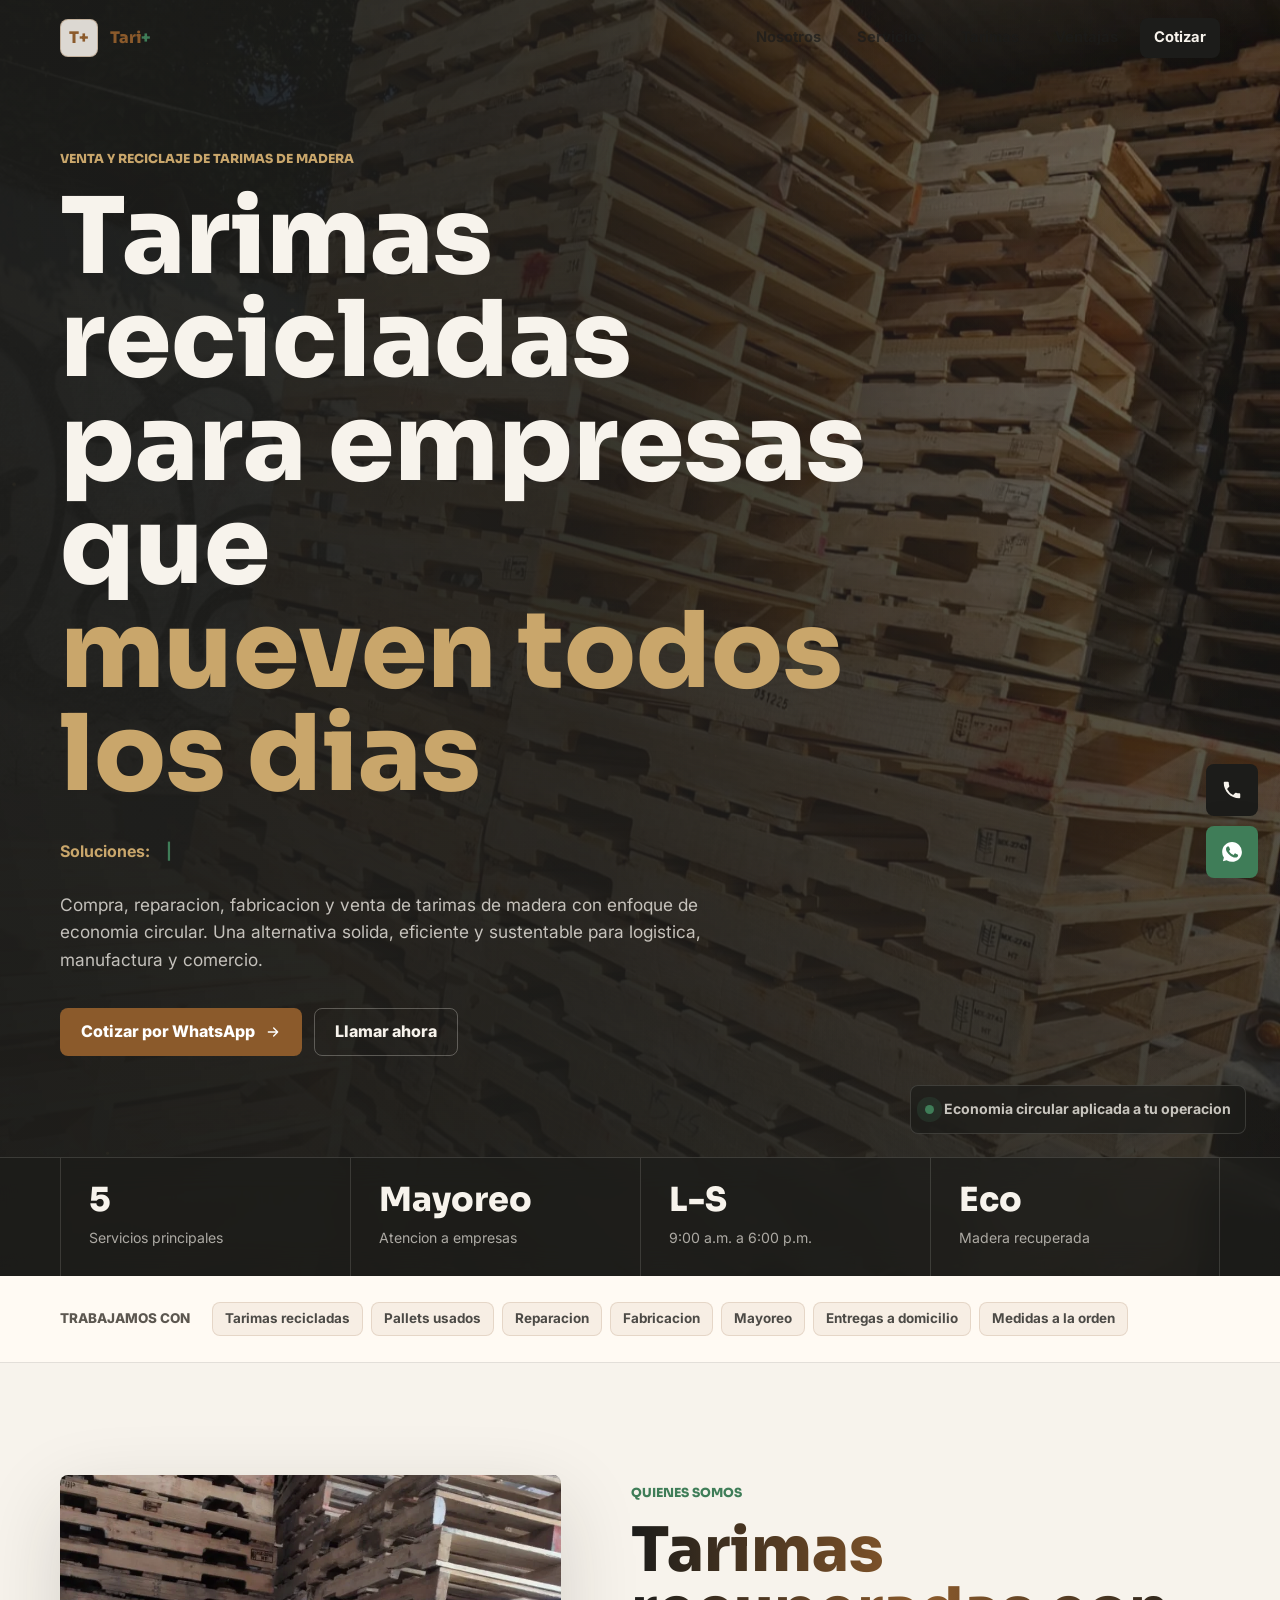
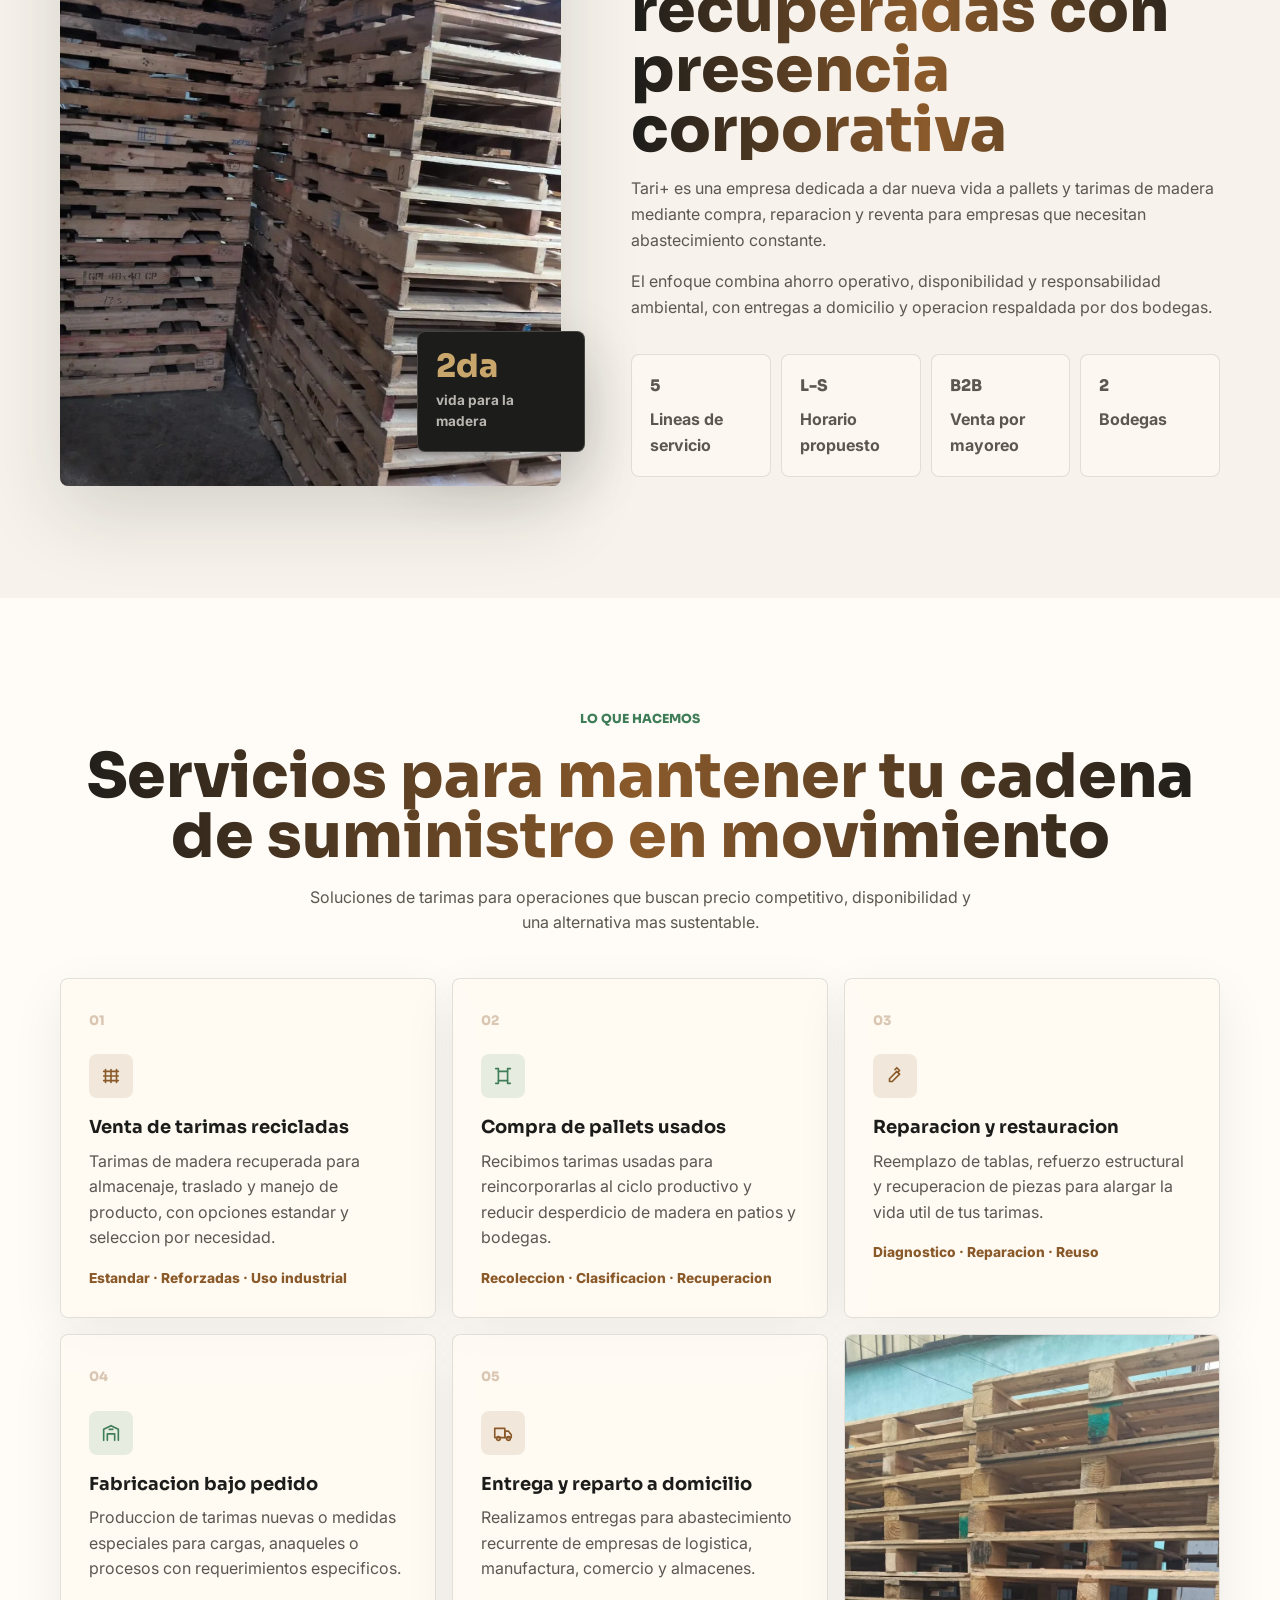
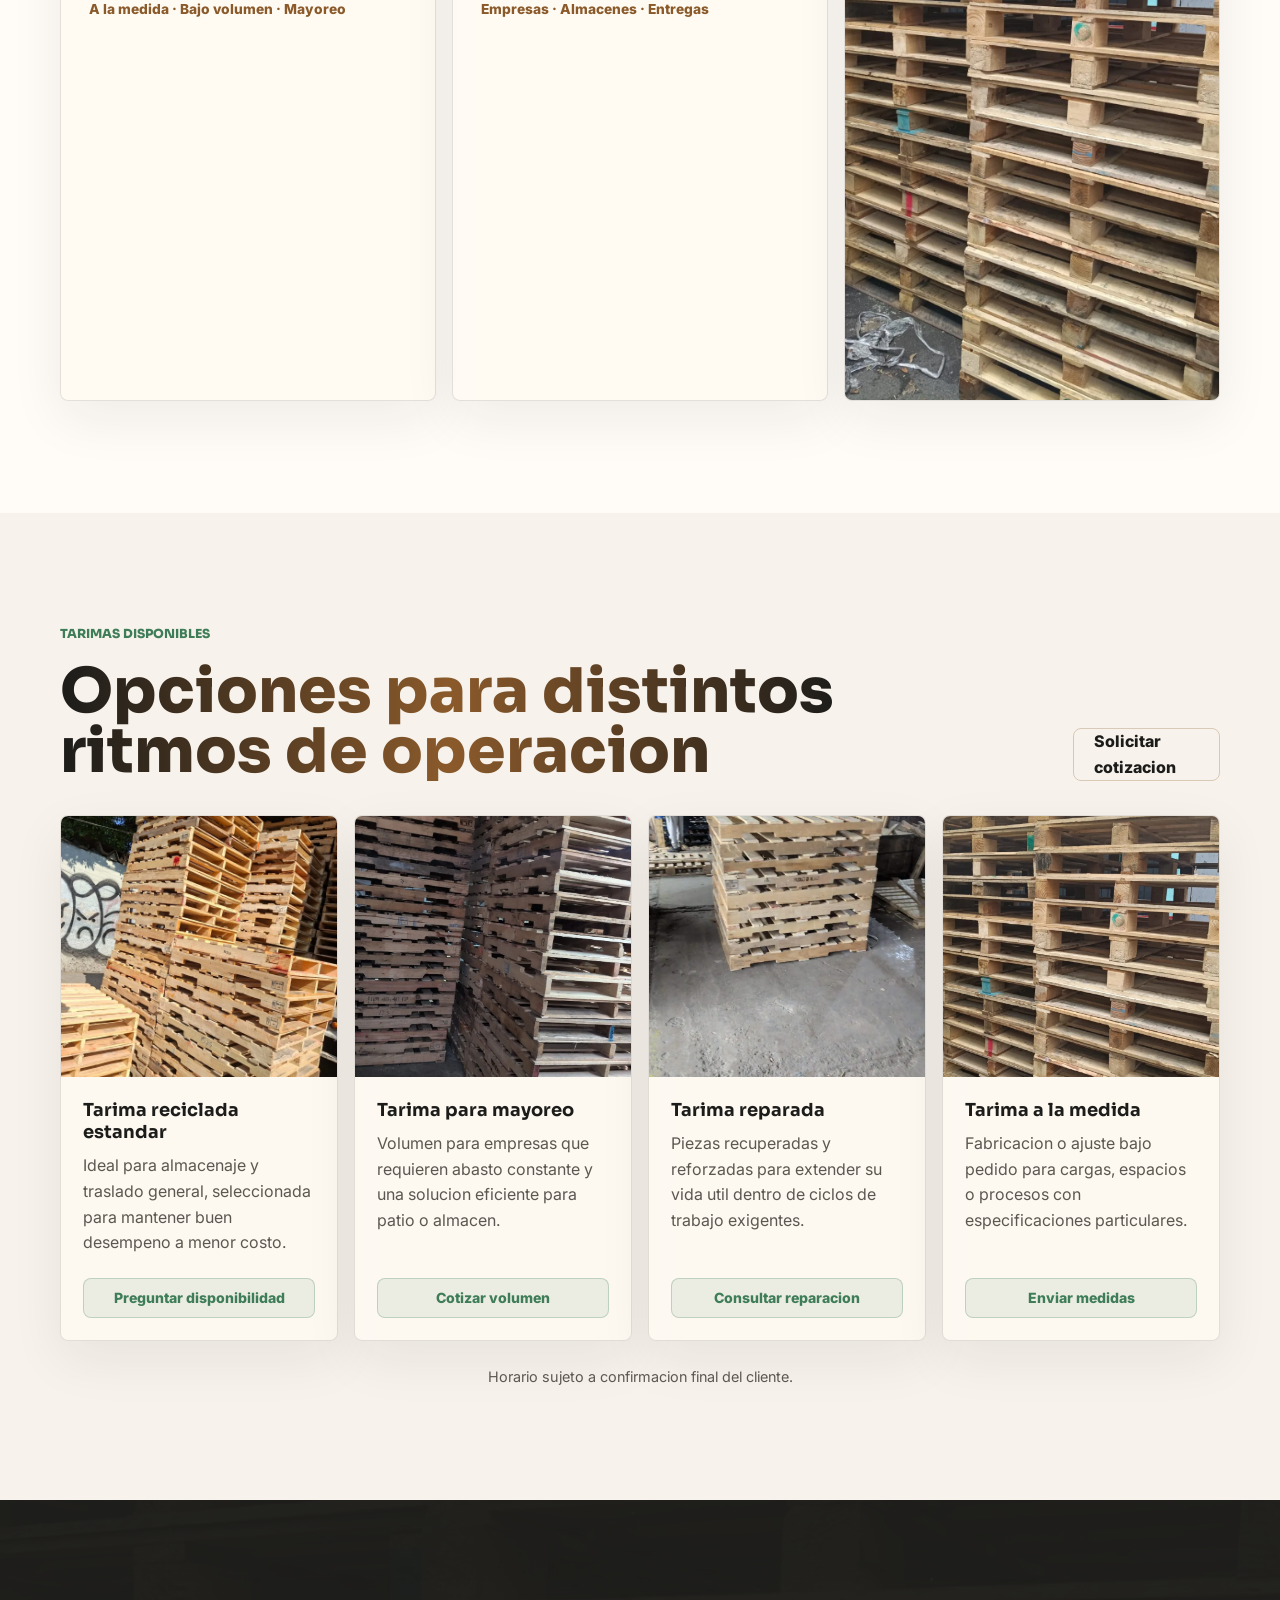
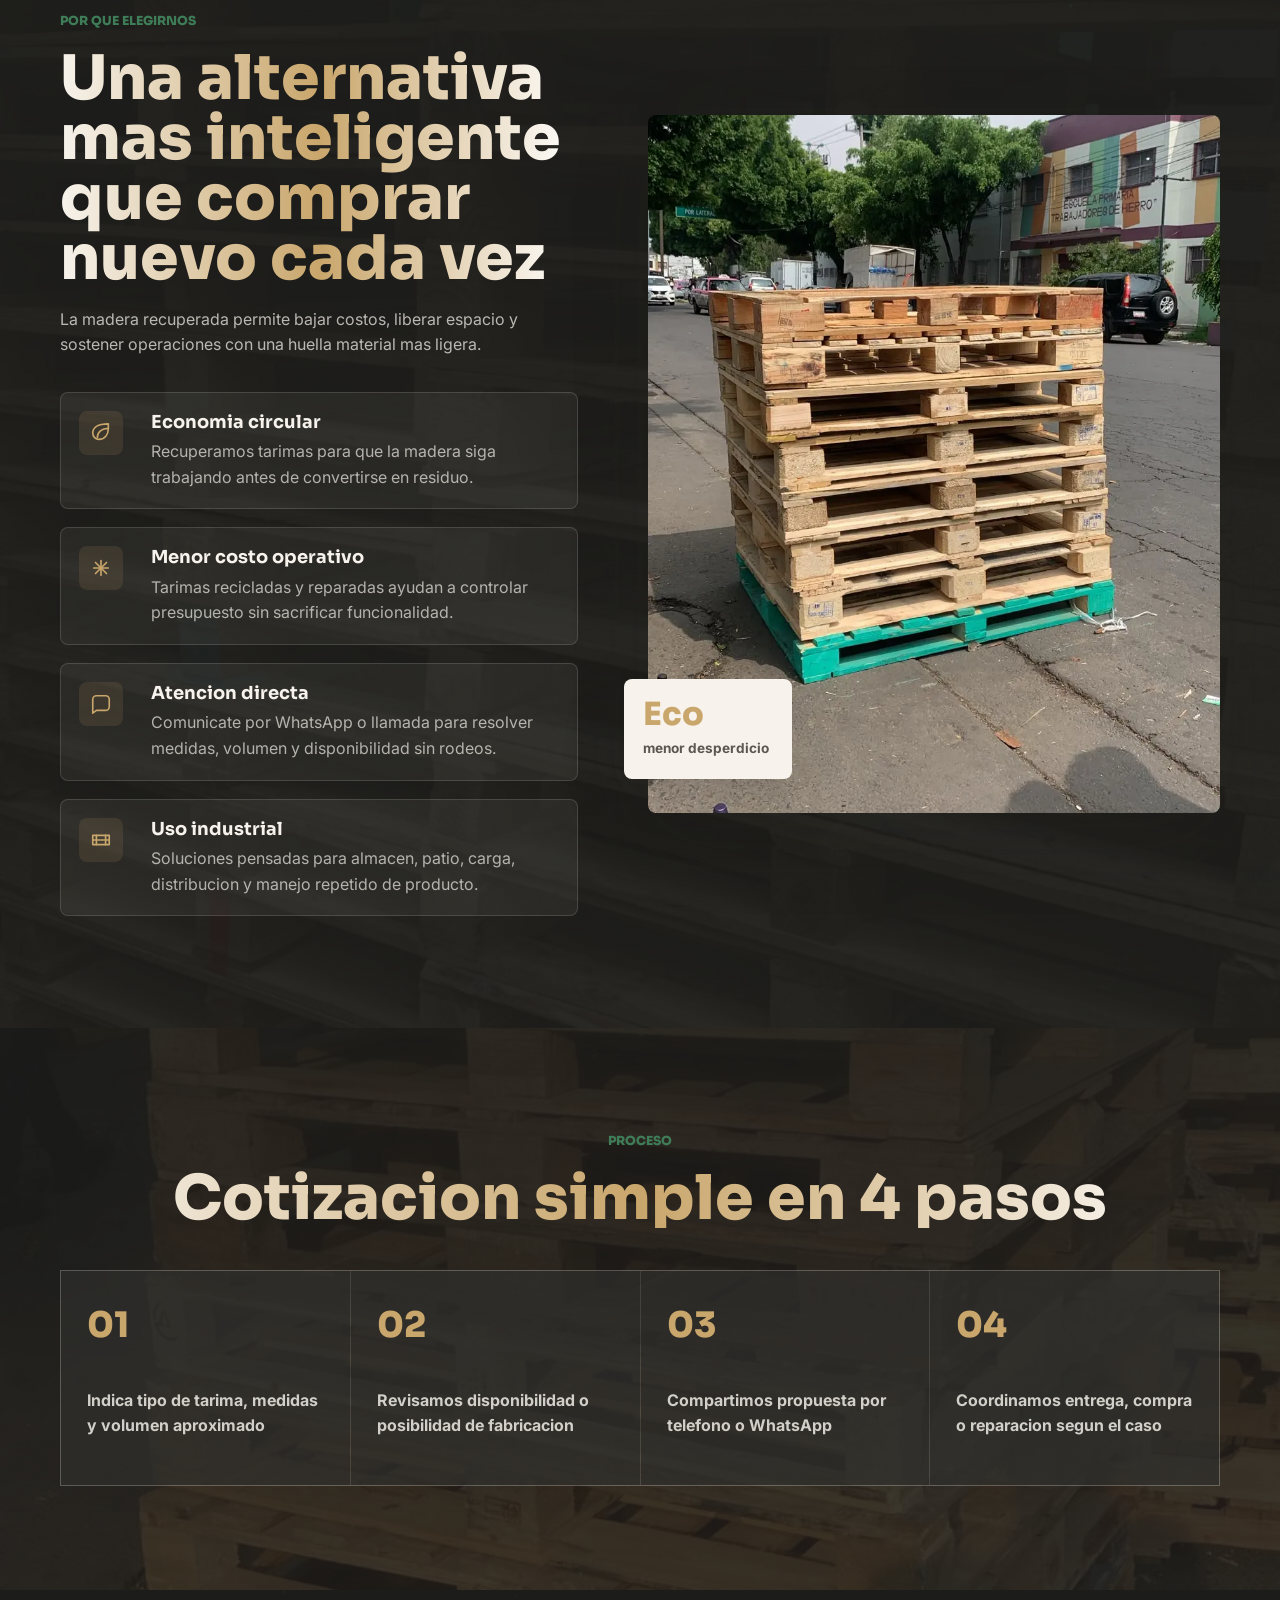
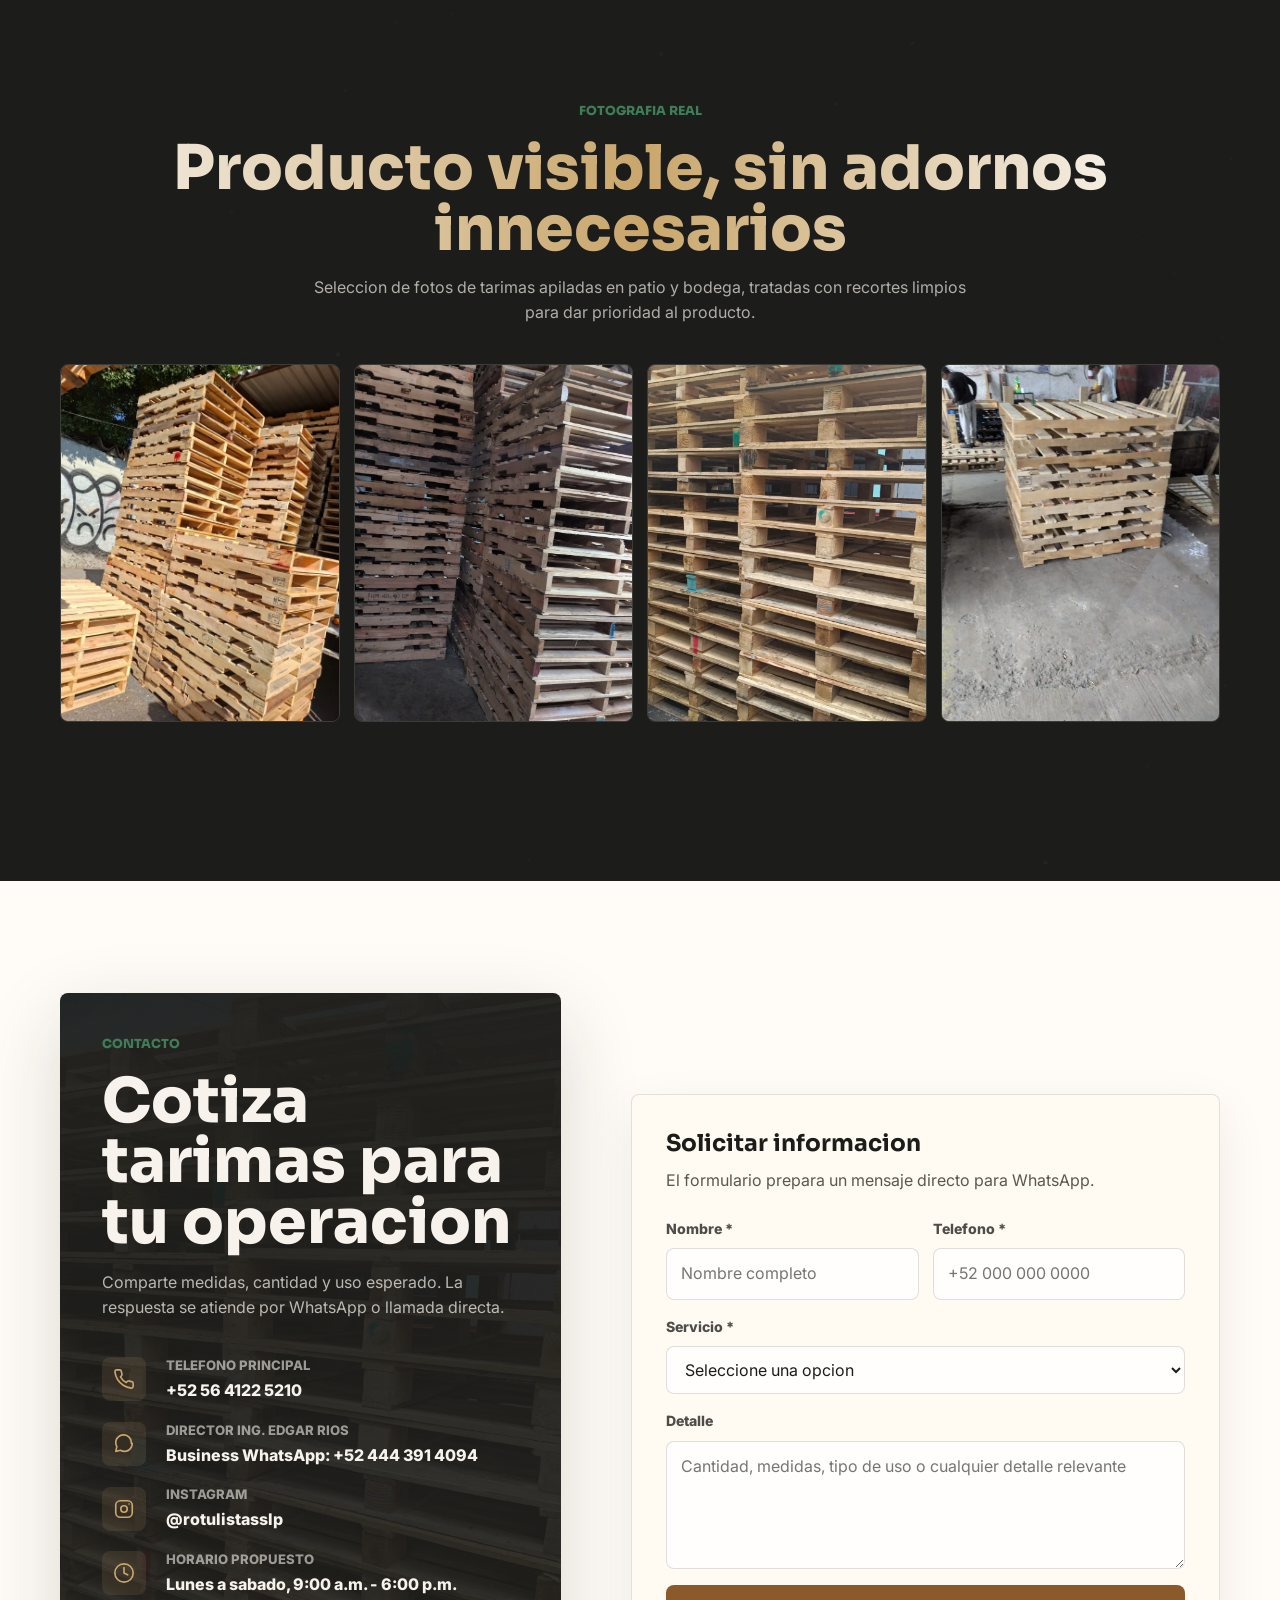
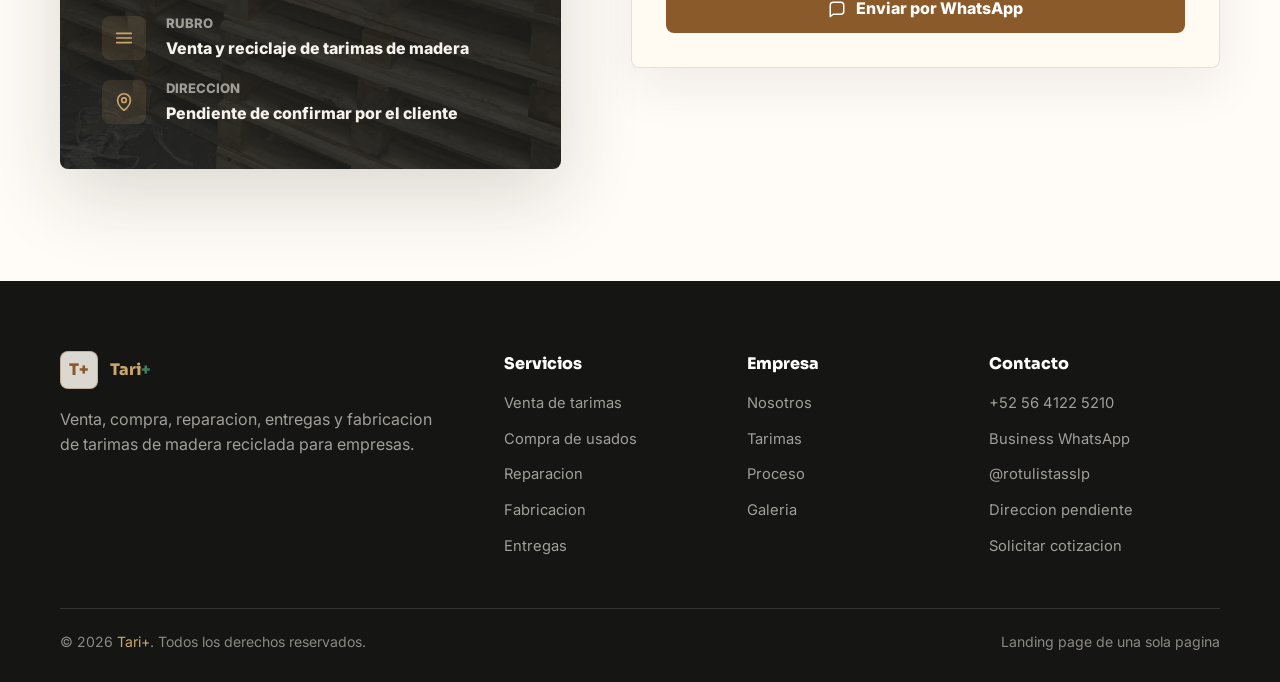
==== commit 806cb101: "segundo cambio" ====
--- a/fulltorque.html
+++ b/fulltorque.html
@@ -3,10 +3,10 @@
 <head>
   <meta charset="UTF-8">
   <meta name="viewport" content="width=device-width, initial-scale=1.0">
-  <title>EcoTarimas MX | Venta y reciclaje de tarimas de madera</title>
-  <meta name="description" content="EcoTarimas MX vende, compra, repara y fabrica tarimas de madera reciclada para empresas de logística, manufactura y comercio. Cotiza por WhatsApp al +52 56 4122 5210.">
+  <title>Tari+ | Venta y reciclaje de tarimas de madera</title>
+  <meta name="description" content="Tari+ vende, compra, repara y fabrica tarimas de madera reciclada para empresas de logística, manufactura y comercio. Cotiza por WhatsApp al +52 444 391 4094.">
   <meta name="keywords" content="tarimas de madera, pallets reciclados, venta de tarimas, compra de pallets usados, reparacion de tarimas, tarimas por mayoreo">
-  <meta property="og:title" content="EcoTarimas MX | Tarimas de madera reciclada">
+  <meta property="og:title" content="Tari+ | Tarimas de madera reciclada">
   <meta property="og:description" content="Venta, compra, reparacion y fabricacion de tarimas de madera con enfoque sustentable y atencion directa.">
   <meta property="og:type" content="website">
   <meta property="og:image" content="imagenes/tarimas-hero.webp">
@@ -20,7 +20,7 @@
 <!-- LOADER -->
 <div id="loader" aria-hidden="true">
   <div class="ld-mark">
-    <span class="wordmark">EcoTarimas <em>MX</em></span>
+    <span class="wordmark">Tari<em>+</em></span>
     <div class="ld-ring"></div>
   </div>
   <p class="ld-tag">Madera recuperada para operaciones que no se detienen</p>
@@ -29,9 +29,9 @@
 <!-- NAV -->
 <nav id="nav" role="navigation" aria-label="Menu principal">
   <div class="nav-wrap">
-    <a href="#hero" class="logo" aria-label="EcoTarimas MX">
-      <span class="logo-mark" aria-hidden="true">ET</span>
-      <span class="wordmark">EcoTarimas <em>MX</em></span>
+    <a href="#hero" class="logo" aria-label="Tari+">
+      <span class="logo-mark" aria-hidden="true">T+</span>
+      <span class="wordmark">Tari<em>+</em></span>
     </a>
     <ul class="nav-links" role="list">
       <li><a href="#about">Nosotros</a></li>
@@ -78,7 +78,7 @@
         Compra, reparacion, fabricacion y venta de tarimas de madera con enfoque de economia circular. Una alternativa solida, eficiente y sustentable para logistica, manufactura y comercio.
       </p>
       <div class="hero-btns rev d4">
-        <a href="https://wa.me/525641225210?text=Hola%2C%20me%20interesa%20cotizar%20tarimas%20de%20madera%20con%20EcoTarimas%20MX" target="_blank" rel="noopener noreferrer" class="btn-primary">
+        <a href="https://wa.me/524443914094?text=Hola%2C%20me%20interesa%20cotizar%20tarimas%20de%20madera%20con%20Tari%2B" target="_blank" rel="noopener noreferrer" class="btn-primary">
           Cotizar por WhatsApp
           <svg width="16" height="16" viewBox="0 0 24 24" fill="none" aria-hidden="true">
             <path d="M5 12h14M13 6l6 6-6 6" stroke="currentColor" stroke-width="2" stroke-linecap="round" stroke-linejoin="round"/>
@@ -129,6 +129,7 @@
         <span class="trust-chip">Reparacion</span>
         <span class="trust-chip">Fabricacion</span>
         <span class="trust-chip">Mayoreo</span>
+        <span class="trust-chip">Entregas a domicilio</span>
         <span class="trust-chip">Medidas a la orden</span>
       </div>
     </div>
@@ -151,8 +152,8 @@
       <div class="about-text rev">
         <p class="eyebrow">Quienes somos</p>
         <h2 class="heading heading--shine">Tarimas recuperadas con presencia corporativa</h2>
-        <p>EcoTarimas MX es una propuesta de negocio dedicada a dar nueva vida a pallets y tarimas de madera mediante compra, reparacion y reventa para empresas que necesitan abastecimiento constante.</p>
-        <p>El enfoque combina ahorro operativo, disponibilidad y responsabilidad ambiental: menos desperdicio de madera, mas uso util y una respuesta directa para cotizaciones por telefono o WhatsApp.</p>
+        <p>Tari+ es una empresa dedicada a dar nueva vida a pallets y tarimas de madera mediante compra, reparacion y reventa para empresas que necesitan abastecimiento constante.</p>
+        <p>El enfoque combina ahorro operativo, disponibilidad y responsabilidad ambiental, con entregas a domicilio y operacion respaldada por dos bodegas.</p>
         <div class="about-stats">
           <div class="a-stat">
             <p class="a-stat-n" data-count="5" data-prefix="" data-suffix=""></p>
@@ -167,8 +168,8 @@
             <p class="a-stat-l">Venta por mayoreo</p>
           </div>
           <div class="a-stat">
-            <p class="a-stat-n">MX</p>
-            <p class="a-stat-l">Atencion directa</p>
+            <p class="a-stat-n">2</p>
+            <p class="a-stat-l">Bodegas</p>
           </div>
         </div>
       </div>
@@ -230,9 +231,9 @@
         <div class="svc-icon ic-wood" aria-hidden="true">
           <svg viewBox="0 0 24 24"><path d="M3 7h11v10H3z"/><path d="M14 10h4l3 4v3h-7z"/><circle cx="7" cy="18" r="2"/><circle cx="18" cy="18" r="2"/></svg>
         </div>
-        <h3>Entrega por mayoreo</h3>
-        <p>Abastecimiento recurrente para empresas de logistica, manufactura, comercio y almacenes con demanda constante.</p>
-        <p class="svc-models">Empresas · Almacenes · Distribucion</p>
+        <h3>Entrega y reparto a domicilio</h3>
+        <p>Realizamos entregas para abastecimiento recurrente de empresas de logistica, manufactura, comercio y almacenes.</p>
+        <p class="svc-models">Empresas · Almacenes · Entregas</p>
       </article>
 
       <article class="svc-card svc-card--image rev d6">
@@ -259,7 +260,7 @@
         </div>
         <h3>Tarima reciclada estandar</h3>
         <p>Ideal para almacenaje y traslado general, seleccionada para mantener buen desempeno a menor costo.</p>
-        <a class="prod-pill" href="https://wa.me/525641225210?text=Hola%2C%20quiero%20cotizar%20tarima%20reciclada%20estandar" target="_blank" rel="noopener noreferrer">Preguntar disponibilidad</a>
+        <a class="prod-pill" href="https://wa.me/524443914094?text=Hola%2C%20quiero%20cotizar%20tarima%20reciclada%20estandar" target="_blank" rel="noopener noreferrer">Preguntar disponibilidad</a>
       </article>
 
       <article class="prod-card rev d2">
@@ -268,7 +269,7 @@
         </div>
         <h3>Tarima para mayoreo</h3>
         <p>Volumen para empresas que requieren abasto constante y una solucion eficiente para patio o almacen.</p>
-        <a class="prod-pill" href="https://wa.me/525641225210?text=Hola%2C%20quiero%20cotizar%20tarimas%20por%20mayoreo" target="_blank" rel="noopener noreferrer">Cotizar volumen</a>
+        <a class="prod-pill" href="https://wa.me/524443914094?text=Hola%2C%20quiero%20cotizar%20tarimas%20por%20mayoreo" target="_blank" rel="noopener noreferrer">Cotizar volumen</a>
       </article>
 
       <article class="prod-card rev d3">
@@ -277,7 +278,7 @@
         </div>
         <h3>Tarima reparada</h3>
         <p>Piezas recuperadas y reforzadas para extender su vida util dentro de ciclos de trabajo exigentes.</p>
-        <a class="prod-pill" href="https://wa.me/525641225210?text=Hola%2C%20quiero%20informacion%20sobre%20reparacion%20de%20tarimas" target="_blank" rel="noopener noreferrer">Consultar reparacion</a>
+        <a class="prod-pill" href="https://wa.me/524443914094?text=Hola%2C%20quiero%20informacion%20sobre%20reparacion%20de%20tarimas" target="_blank" rel="noopener noreferrer">Consultar reparacion</a>
       </article>
 
       <article class="prod-card rev d4">
@@ -286,10 +287,10 @@
         </div>
         <h3>Tarima a la medida</h3>
         <p>Fabricacion o ajuste bajo pedido para cargas, espacios o procesos con especificaciones particulares.</p>
-        <a class="prod-pill" href="https://wa.me/525641225210?text=Hola%2C%20necesito%20una%20tarima%20a%20la%20medida" target="_blank" rel="noopener noreferrer">Enviar medidas</a>
-      </article>
-    </div>
-    <p class="prod-note rev">Nombre comercial, horario y servicios son propuesta editable hasta confirmacion final del cliente.</p>
+        <a class="prod-pill" href="https://wa.me/524443914094?text=Hola%2C%20necesito%20una%20tarima%20a%20la%20medida" target="_blank" rel="noopener noreferrer">Enviar medidas</a>
+      </article>
+    </div>
+    <p class="prod-note rev">Horario sujeto a confirmacion final del cliente.</p>
   </div>
 </section>
 
@@ -407,8 +408,22 @@
             <div class="c-item">
               <div class="c-icon" aria-hidden="true"><svg viewBox="0 0 24 24"><path d="M22 16.92v3a2 2 0 0 1-2.18 2 19.8 19.8 0 0 1-8.63-3.07 19.5 19.5 0 0 1-6-6A19.8 19.8 0 0 1 2.12 4.18 2 2 0 0 1 4.11 2h3a2 2 0 0 1 2 1.72c.12.9.33 1.77.64 2.6a2 2 0 0 1-.45 2.11L8.1 9.63a16 16 0 0 0 6.27 6.27l1.2-1.2a2 2 0 0 1 2.11-.45c.83.31 1.7.52 2.6.64A2 2 0 0 1 22 16.92z"/></svg></div>
               <div>
-                <p class="c-label">Telefono / WhatsApp</p>
+                <p class="c-label">Telefono principal</p>
                 <p class="c-value"><a href="tel:+525641225210">+52 56 4122 5210</a></p>
+              </div>
+            </div>
+            <div class="c-item">
+              <div class="c-icon" aria-hidden="true"><svg viewBox="0 0 24 24"><path d="M21 11.5a8.38 8.38 0 0 1-1.22 4.36 8.5 8.5 0 0 1-7.28 4.14 8.38 8.38 0 0 1-4.36-1.22L3 20l1.22-5.14A8.38 8.38 0 0 1 3 10.5 8.5 8.5 0 0 1 7.14 3.22 8.38 8.38 0 0 1 11.5 2h.5a8.48 8.48 0 0 1 8 8v1.5z"/></svg></div>
+              <div>
+                <p class="c-label">Director Ing. Edgar Rios</p>
+                <p class="c-value"><a href="https://wa.me/524443914094" target="_blank" rel="noopener noreferrer">Business WhatsApp: +52 444 391 4094</a></p>
+              </div>
+            </div>
+            <div class="c-item">
+              <div class="c-icon" aria-hidden="true"><svg viewBox="0 0 24 24"><rect x="3" y="3" width="18" height="18" rx="5"/><circle cx="12" cy="12" r="3.5"/><path d="M17.5 6.5h.01"/></svg></div>
+              <div>
+                <p class="c-label">Instagram</p>
+                <p class="c-value"><a href="https://www.instagram.com/rotulistasslp/" target="_blank" rel="noopener noreferrer">@rotulistasslp</a></p>
               </div>
             </div>
             <div class="c-item">
@@ -423,6 +438,13 @@
               <div>
                 <p class="c-label">Rubro</p>
                 <p class="c-value">Venta y reciclaje de tarimas de madera</p>
+              </div>
+            </div>
+            <div class="c-item">
+              <div class="c-icon" aria-hidden="true"><svg viewBox="0 0 24 24"><path d="M12 21s7-4.35 7-11a7 7 0 0 0-14 0c0 6.65 7 11 7 11z"/><circle cx="12" cy="10" r="2.5"/></svg></div>
+              <div>
+                <p class="c-label">Direccion</p>
+                <p class="c-value">Pendiente de confirmar por el cliente</p>
               </div>
             </div>
           </div>
@@ -452,6 +474,7 @@
                 <option value="Compra de pallets usados">Compra de pallets usados</option>
                 <option value="Reparacion de tarimas">Reparacion de tarimas</option>
                 <option value="Fabricacion a la medida">Fabricacion a la medida</option>
+                <option value="Entrega a domicilio">Entrega a domicilio</option>
                 <option value="Mayoreo para empresa">Mayoreo para empresa</option>
               </select>
             </div>
@@ -480,10 +503,10 @@
     <div class="foot-grid">
       <div>
         <div class="foot-logo">
-          <span class="logo-mark" aria-hidden="true">ET</span>
-          <span class="wordmark">EcoTarimas <em>MX</em></span>
-        </div>
-        <p class="foot-desc">Venta, compra, reparacion y fabricacion de tarimas de madera reciclada para empresas. Marca y textos sujetos a confirmacion final del cliente.</p>
+          <span class="logo-mark" aria-hidden="true">T+</span>
+          <span class="wordmark">Tari<em>+</em></span>
+        </div>
+        <p class="foot-desc">Venta, compra, reparacion, entregas y fabricacion de tarimas de madera reciclada para empresas.</p>
       </div>
       <div>
         <p class="foot-col-title">Servicios</p>
@@ -492,6 +515,7 @@
           <li><a href="#services">Compra de usados</a></li>
           <li><a href="#services">Reparacion</a></li>
           <li><a href="#services">Fabricacion</a></li>
+          <li><a href="#services">Entregas</a></li>
         </ul>
       </div>
       <div>
@@ -507,13 +531,15 @@
         <p class="foot-col-title">Contacto</p>
         <ul class="foot-links">
           <li><a href="tel:+525641225210">+52 56 4122 5210</a></li>
-          <li><a href="https://wa.me/525641225210" target="_blank" rel="noopener noreferrer">WhatsApp directo</a></li>
+          <li><a href="https://wa.me/524443914094" target="_blank" rel="noopener noreferrer">Business WhatsApp</a></li>
+          <li><a href="https://www.instagram.com/rotulistasslp/" target="_blank" rel="noopener noreferrer">@rotulistasslp</a></li>
+          <li><a href="#contact">Direccion pendiente</a></li>
           <li><a href="#contact">Solicitar cotizacion</a></li>
         </ul>
       </div>
     </div>
     <div class="foot-bottom">
-      <p>&copy; 2026 <span>EcoTarimas MX</span>. Todos los derechos reservados.</p>
+      <p>&copy; 2026 <span>Tari+</span>. Todos los derechos reservados.</p>
       <p>Landing page de una sola pagina</p>
     </div>
   </div>
@@ -521,12 +547,12 @@
 
 <!-- FLOATING ACTION BUTTONS -->
 <div class="fab-stack">
-  <a href="tel:+525641225210" class="fab-btn call-btn" aria-label="Llamar a EcoTarimas MX">
+  <a href="tel:+525641225210" class="fab-btn call-btn" aria-label="Llamar a Tari+">
     <svg viewBox="0 0 24 24" width="22" height="22" aria-hidden="true">
       <path fill="currentColor" d="M6.62 10.79a15.1 15.1 0 0 0 6.59 6.59l2.2-2.2a1 1 0 0 1 1.02-.24c1.12.37 2.33.57 3.57.57a1 1 0 0 1 1 1V20a1 1 0 0 1-1 1C10.61 21 3 13.39 3 4a1 1 0 0 1 1-1h3.5a1 1 0 0 1 1 1c0 1.24.2 2.45.57 3.57a1 1 0 0 1-.25 1.02z"/>
     </svg>
   </a>
-  <a href="https://wa.me/525641225210?text=Hola%2C%20me%20interesa%20cotizar%20tarimas%20de%20madera" target="_blank" rel="noopener noreferrer" class="fab-btn wa-btn" aria-label="Contactar por WhatsApp">
+  <a href="https://wa.me/524443914094?text=Hola%2C%20me%20interesa%20cotizar%20tarimas%20de%20madera" target="_blank" rel="noopener noreferrer" class="fab-btn wa-btn" aria-label="Contactar por WhatsApp">
     <svg viewBox="0 0 24 24" width="24" height="24" aria-hidden="true">
       <path fill="currentColor" d="M17.47 14.38c-.3-.15-1.76-.87-2.03-.97-.27-.1-.47-.15-.67.15-.2.3-.77.97-.94 1.16-.17.2-.35.22-.64.08-.3-.15-1.26-.46-2.39-1.48-.88-.79-1.48-1.76-1.65-2.06-.17-.3-.02-.46.13-.61.13-.13.3-.35.45-.52.15-.17.2-.3.3-.5.1-.2.05-.37-.02-.52-.08-.15-.67-1.61-.92-2.21-.24-.58-.49-.5-.67-.51h-.57c-.2 0-.52.07-.79.37-.27.3-1.04 1.02-1.04 2.48s1.07 2.88 1.21 3.07c.15.2 2.1 3.2 5.08 4.49.71.31 1.26.49 1.69.63.71.23 1.36.2 1.87.12.57-.09 1.76-.72 2.01-1.41.25-.69.25-1.29.17-1.41-.07-.12-.27-.2-.57-.35M12.05 21.79h-.01a9.87 9.87 0 0 1-5.03-1.38l-.36-.21-3.74.98 1-3.65-.24-.37a9.86 9.86 0 0 1-1.51-5.26c0-5.45 4.44-9.88 9.89-9.88 2.64 0 5.12 1.03 6.99 2.9a9.82 9.82 0 0 1 2.89 6.99c0 5.45-4.44 9.88-9.87 9.88"/>
     </svg>
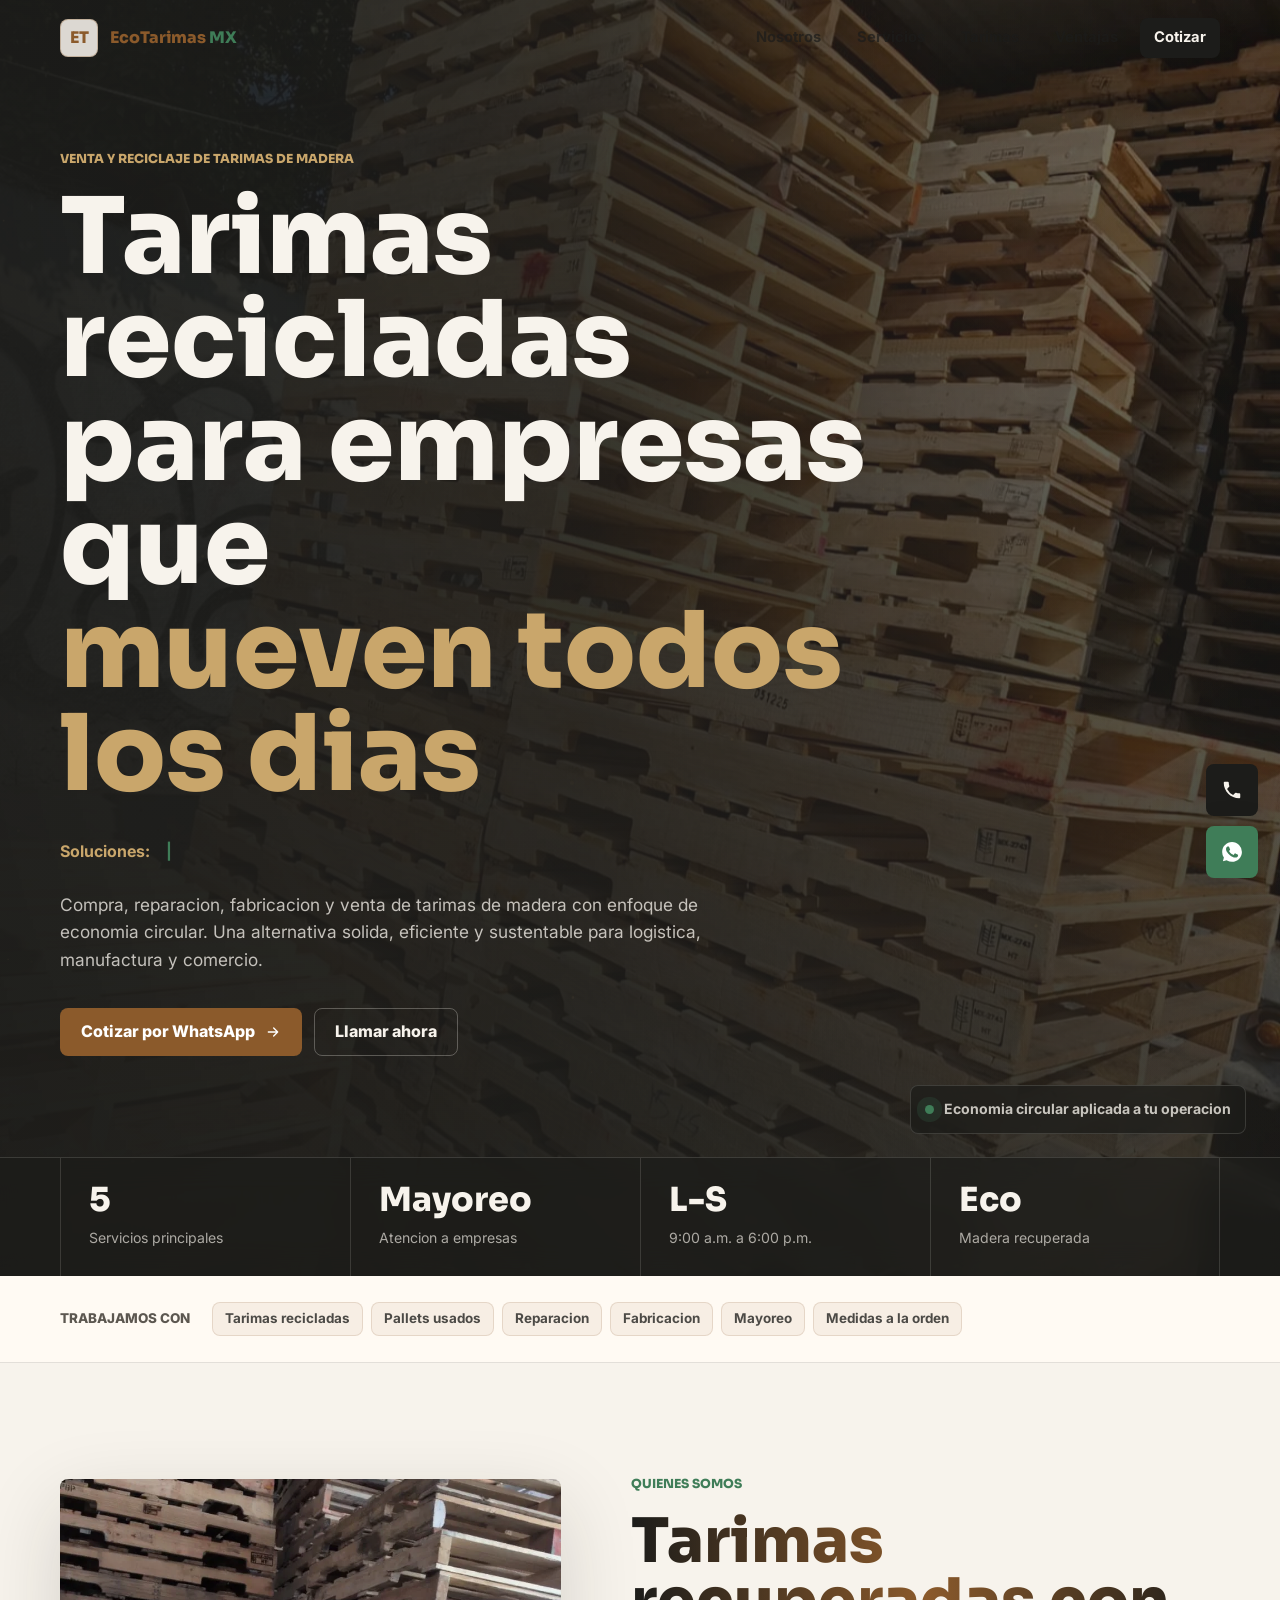
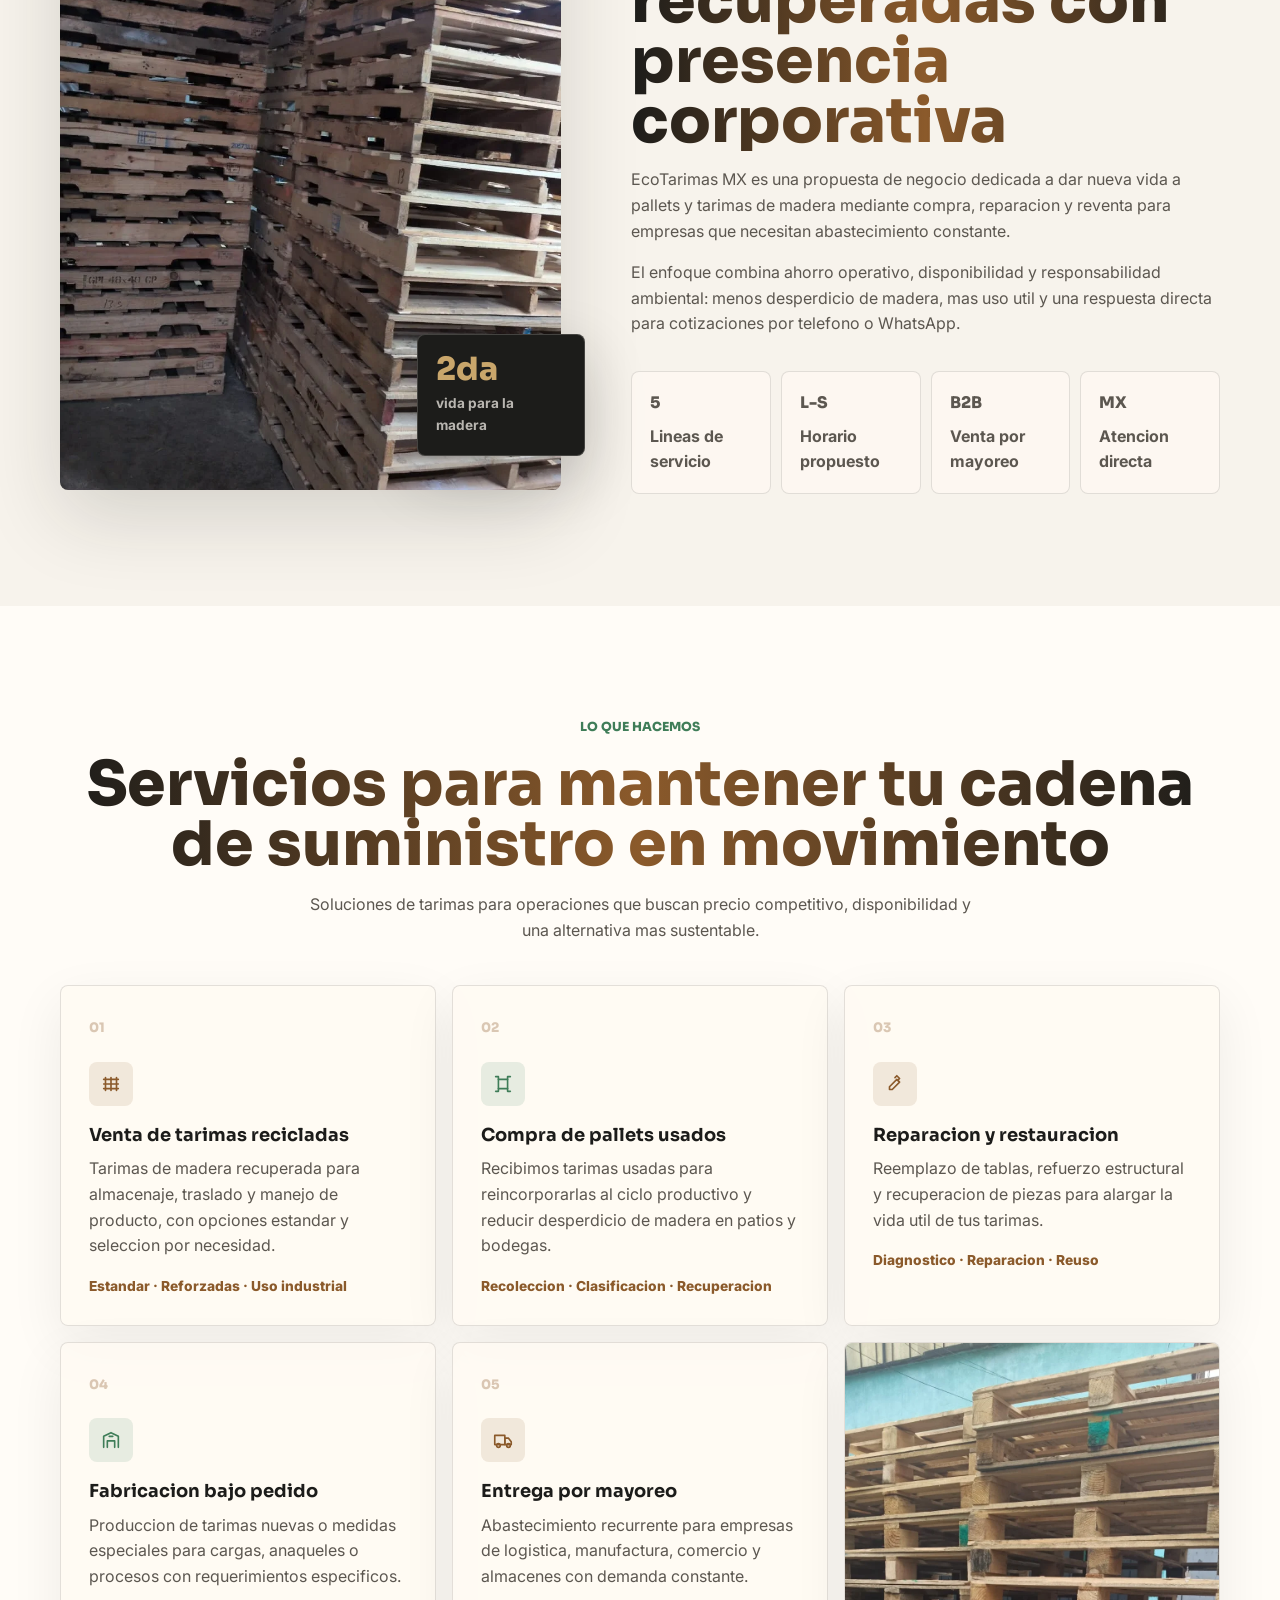
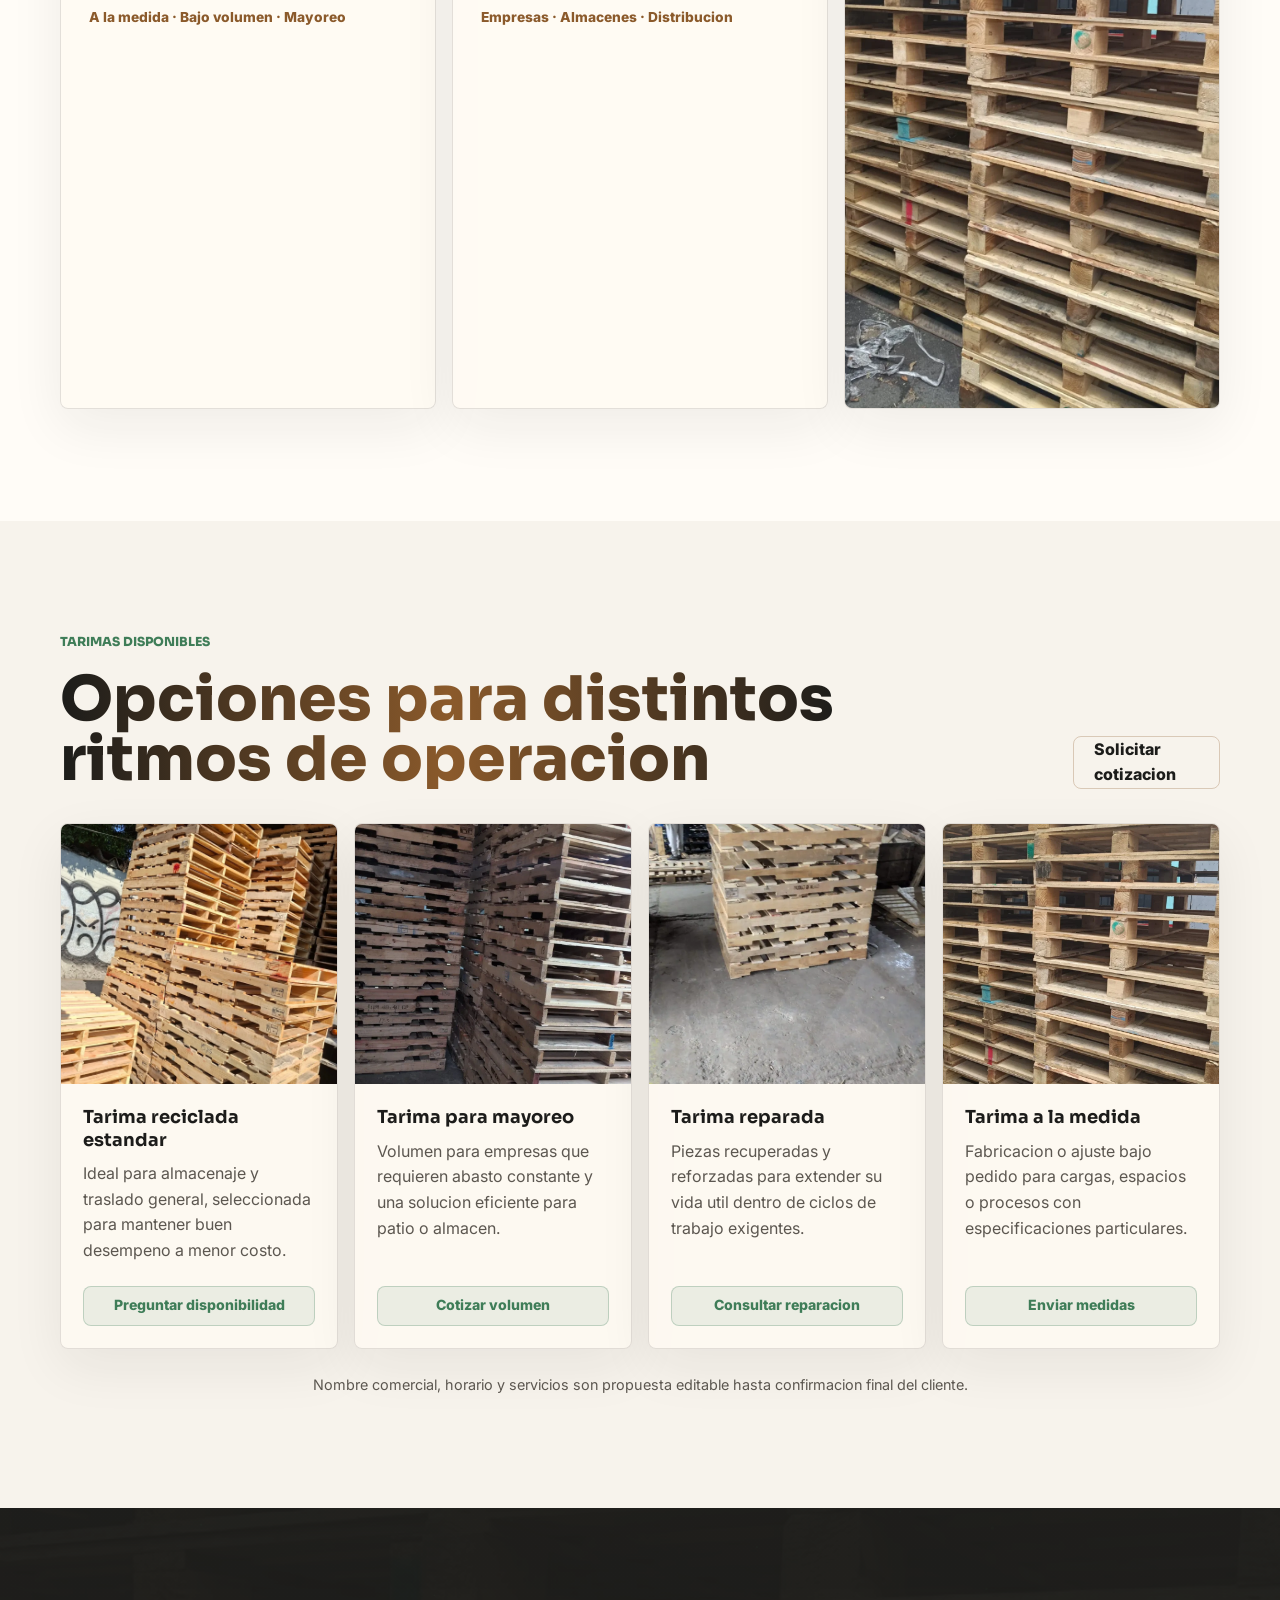
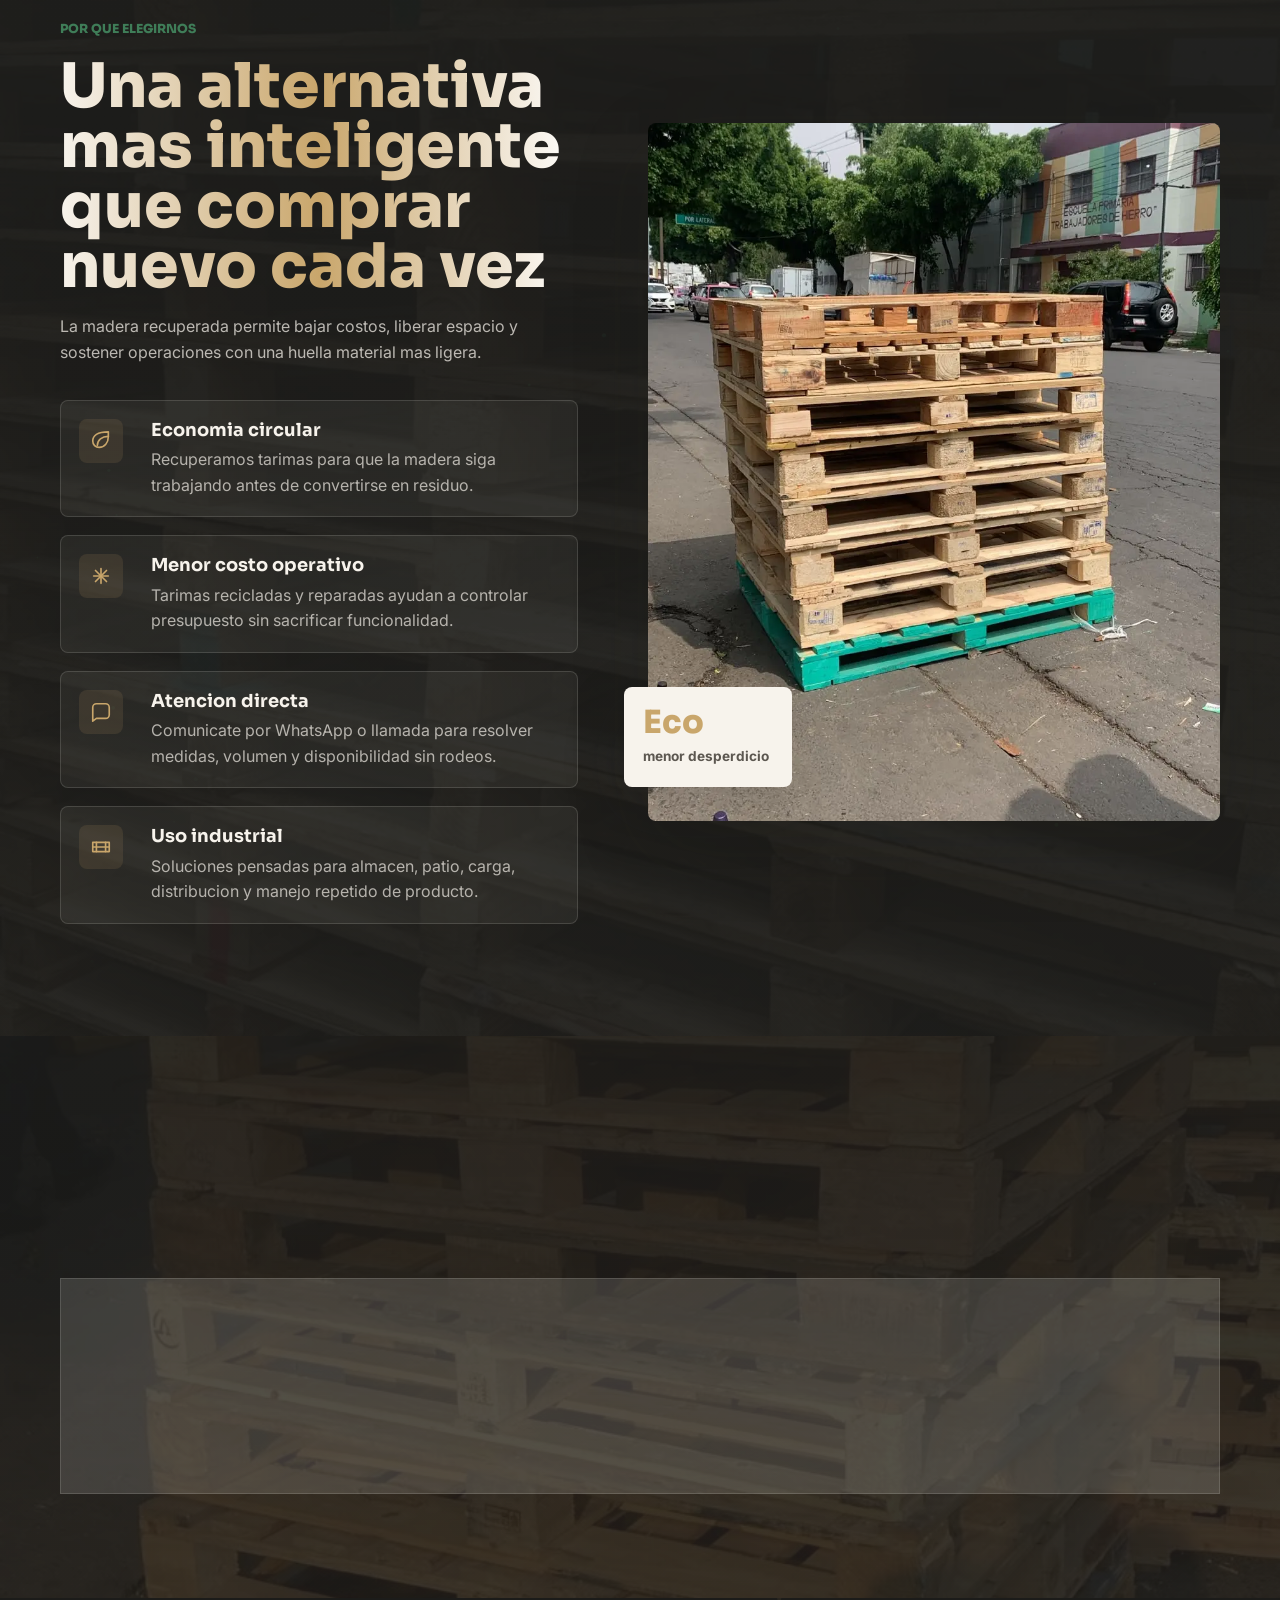
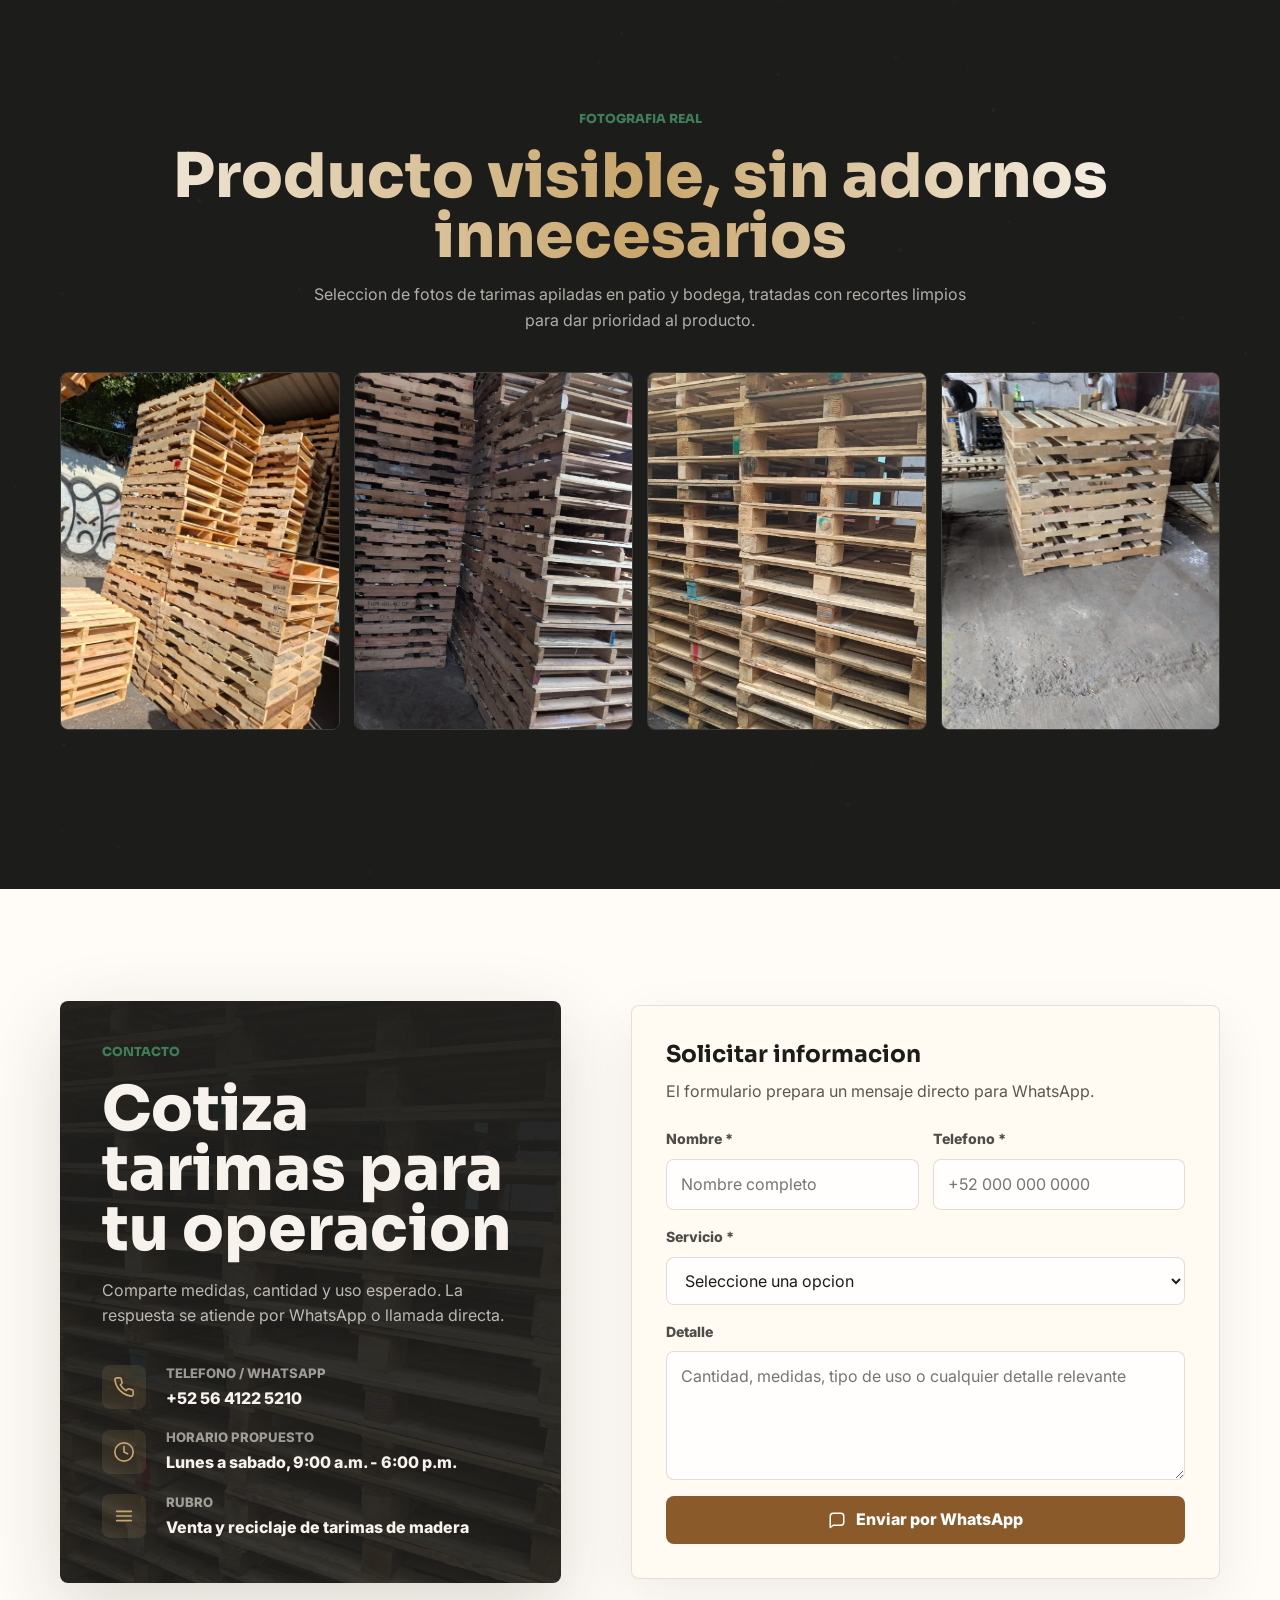
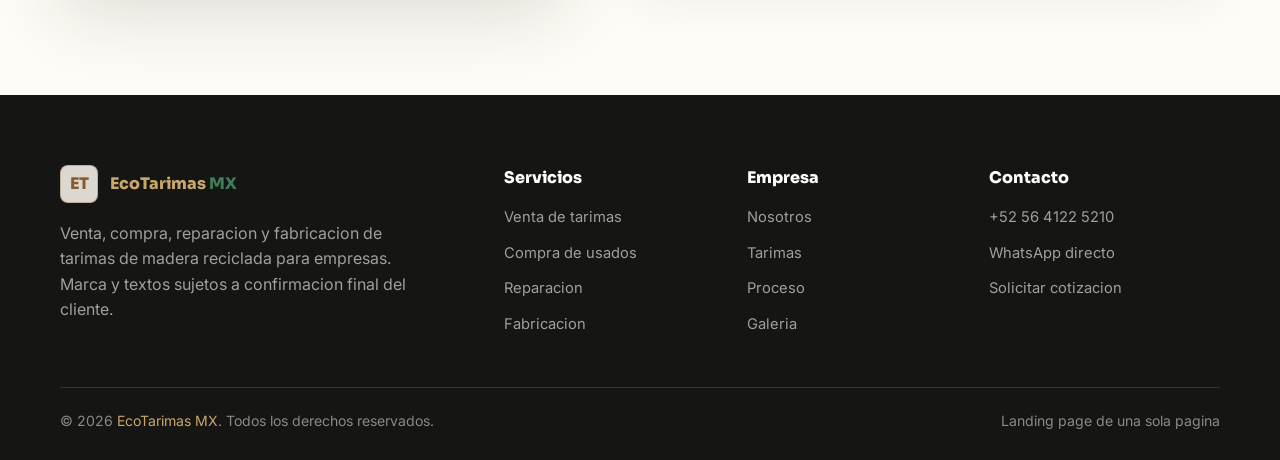
==== commit 83ec870e: "nombre" ====
--- a/fulltorque.html
+++ b/fulltorque.html
@@ -3,10 +3,10 @@
 <head>
   <meta charset="UTF-8">
   <meta name="viewport" content="width=device-width, initial-scale=1.0">
-  <title>Tari+ | Venta y reciclaje de tarimas de madera</title>
-  <meta name="description" content="Tari+ vende, compra, repara y fabrica tarimas de madera reciclada para empresas de logística, manufactura y comercio. Cotiza por WhatsApp al +52 444 391 4094.">
+  <title>EcoTarimas MX | Venta y reciclaje de tarimas de madera</title>
+  <meta name="description" content="EcoTarimas MX vende, compra, repara y fabrica tarimas de madera reciclada para empresas de logística, manufactura y comercio. Cotiza por WhatsApp al +52 56 4122 5210.">
   <meta name="keywords" content="tarimas de madera, pallets reciclados, venta de tarimas, compra de pallets usados, reparacion de tarimas, tarimas por mayoreo">
-  <meta property="og:title" content="Tari+ | Tarimas de madera reciclada">
+  <meta property="og:title" content="EcoTarimas MX | Tarimas de madera reciclada">
   <meta property="og:description" content="Venta, compra, reparacion y fabricacion de tarimas de madera con enfoque sustentable y atencion directa.">
   <meta property="og:type" content="website">
   <meta property="og:image" content="imagenes/tarimas-hero.webp">
@@ -20,7 +20,7 @@
 <!-- LOADER -->
 <div id="loader" aria-hidden="true">
   <div class="ld-mark">
-    <span class="wordmark">Tari<em>+</em></span>
+    <span class="wordmark">EcoTarimas <em>MX</em></span>
     <div class="ld-ring"></div>
   </div>
   <p class="ld-tag">Madera recuperada para operaciones que no se detienen</p>
@@ -29,9 +29,9 @@
 <!-- NAV -->
 <nav id="nav" role="navigation" aria-label="Menu principal">
   <div class="nav-wrap">
-    <a href="#hero" class="logo" aria-label="Tari+">
-      <span class="logo-mark" aria-hidden="true">T+</span>
-      <span class="wordmark">Tari<em>+</em></span>
+    <a href="#hero" class="logo" aria-label="EcoTarimas MX">
+      <span class="logo-mark" aria-hidden="true">ET</span>
+      <span class="wordmark">EcoTarimas <em>MX</em></span>
     </a>
     <ul class="nav-links" role="list">
       <li><a href="#about">Nosotros</a></li>
@@ -78,7 +78,7 @@
         Compra, reparacion, fabricacion y venta de tarimas de madera con enfoque de economia circular. Una alternativa solida, eficiente y sustentable para logistica, manufactura y comercio.
       </p>
       <div class="hero-btns rev d4">
-        <a href="https://wa.me/524443914094?text=Hola%2C%20me%20interesa%20cotizar%20tarimas%20de%20madera%20con%20Tari%2B" target="_blank" rel="noopener noreferrer" class="btn-primary">
+        <a href="https://wa.me/525641225210?text=Hola%2C%20me%20interesa%20cotizar%20tarimas%20de%20madera%20con%20EcoTarimas%20MX" target="_blank" rel="noopener noreferrer" class="btn-primary">
           Cotizar por WhatsApp
           <svg width="16" height="16" viewBox="0 0 24 24" fill="none" aria-hidden="true">
             <path d="M5 12h14M13 6l6 6-6 6" stroke="currentColor" stroke-width="2" stroke-linecap="round" stroke-linejoin="round"/>
@@ -129,7 +129,6 @@
         <span class="trust-chip">Reparacion</span>
         <span class="trust-chip">Fabricacion</span>
         <span class="trust-chip">Mayoreo</span>
-        <span class="trust-chip">Entregas a domicilio</span>
         <span class="trust-chip">Medidas a la orden</span>
       </div>
     </div>
@@ -152,8 +151,8 @@
       <div class="about-text rev">
         <p class="eyebrow">Quienes somos</p>
         <h2 class="heading heading--shine">Tarimas recuperadas con presencia corporativa</h2>
-        <p>Tari+ es una empresa dedicada a dar nueva vida a pallets y tarimas de madera mediante compra, reparacion y reventa para empresas que necesitan abastecimiento constante.</p>
-        <p>El enfoque combina ahorro operativo, disponibilidad y responsabilidad ambiental, con entregas a domicilio y operacion respaldada por dos bodegas.</p>
+        <p>EcoTarimas MX es una propuesta de negocio dedicada a dar nueva vida a pallets y tarimas de madera mediante compra, reparacion y reventa para empresas que necesitan abastecimiento constante.</p>
+        <p>El enfoque combina ahorro operativo, disponibilidad y responsabilidad ambiental: menos desperdicio de madera, mas uso util y una respuesta directa para cotizaciones por telefono o WhatsApp.</p>
         <div class="about-stats">
           <div class="a-stat">
             <p class="a-stat-n" data-count="5" data-prefix="" data-suffix=""></p>
@@ -168,8 +167,8 @@
             <p class="a-stat-l">Venta por mayoreo</p>
           </div>
           <div class="a-stat">
-            <p class="a-stat-n">2</p>
-            <p class="a-stat-l">Bodegas</p>
+            <p class="a-stat-n">MX</p>
+            <p class="a-stat-l">Atencion directa</p>
           </div>
         </div>
       </div>
@@ -231,9 +230,9 @@
         <div class="svc-icon ic-wood" aria-hidden="true">
           <svg viewBox="0 0 24 24"><path d="M3 7h11v10H3z"/><path d="M14 10h4l3 4v3h-7z"/><circle cx="7" cy="18" r="2"/><circle cx="18" cy="18" r="2"/></svg>
         </div>
-        <h3>Entrega y reparto a domicilio</h3>
-        <p>Realizamos entregas para abastecimiento recurrente de empresas de logistica, manufactura, comercio y almacenes.</p>
-        <p class="svc-models">Empresas · Almacenes · Entregas</p>
+        <h3>Entrega por mayoreo</h3>
+        <p>Abastecimiento recurrente para empresas de logistica, manufactura, comercio y almacenes con demanda constante.</p>
+        <p class="svc-models">Empresas · Almacenes · Distribucion</p>
       </article>
 
       <article class="svc-card svc-card--image rev d6">
@@ -260,7 +259,7 @@
         </div>
         <h3>Tarima reciclada estandar</h3>
         <p>Ideal para almacenaje y traslado general, seleccionada para mantener buen desempeno a menor costo.</p>
-        <a class="prod-pill" href="https://wa.me/524443914094?text=Hola%2C%20quiero%20cotizar%20tarima%20reciclada%20estandar" target="_blank" rel="noopener noreferrer">Preguntar disponibilidad</a>
+        <a class="prod-pill" href="https://wa.me/525641225210?text=Hola%2C%20quiero%20cotizar%20tarima%20reciclada%20estandar" target="_blank" rel="noopener noreferrer">Preguntar disponibilidad</a>
       </article>
 
       <article class="prod-card rev d2">
@@ -269,7 +268,7 @@
         </div>
         <h3>Tarima para mayoreo</h3>
         <p>Volumen para empresas que requieren abasto constante y una solucion eficiente para patio o almacen.</p>
-        <a class="prod-pill" href="https://wa.me/524443914094?text=Hola%2C%20quiero%20cotizar%20tarimas%20por%20mayoreo" target="_blank" rel="noopener noreferrer">Cotizar volumen</a>
+        <a class="prod-pill" href="https://wa.me/525641225210?text=Hola%2C%20quiero%20cotizar%20tarimas%20por%20mayoreo" target="_blank" rel="noopener noreferrer">Cotizar volumen</a>
       </article>
 
       <article class="prod-card rev d3">
@@ -278,7 +277,7 @@
         </div>
         <h3>Tarima reparada</h3>
         <p>Piezas recuperadas y reforzadas para extender su vida util dentro de ciclos de trabajo exigentes.</p>
-        <a class="prod-pill" href="https://wa.me/524443914094?text=Hola%2C%20quiero%20informacion%20sobre%20reparacion%20de%20tarimas" target="_blank" rel="noopener noreferrer">Consultar reparacion</a>
+        <a class="prod-pill" href="https://wa.me/525641225210?text=Hola%2C%20quiero%20informacion%20sobre%20reparacion%20de%20tarimas" target="_blank" rel="noopener noreferrer">Consultar reparacion</a>
       </article>
 
       <article class="prod-card rev d4">
@@ -287,10 +286,10 @@
         </div>
         <h3>Tarima a la medida</h3>
         <p>Fabricacion o ajuste bajo pedido para cargas, espacios o procesos con especificaciones particulares.</p>
-        <a class="prod-pill" href="https://wa.me/524443914094?text=Hola%2C%20necesito%20una%20tarima%20a%20la%20medida" target="_blank" rel="noopener noreferrer">Enviar medidas</a>
-      </article>
-    </div>
-    <p class="prod-note rev">Horario sujeto a confirmacion final del cliente.</p>
+        <a class="prod-pill" href="https://wa.me/525641225210?text=Hola%2C%20necesito%20una%20tarima%20a%20la%20medida" target="_blank" rel="noopener noreferrer">Enviar medidas</a>
+      </article>
+    </div>
+    <p class="prod-note rev">Nombre comercial, horario y servicios son propuesta editable hasta confirmacion final del cliente.</p>
   </div>
 </section>
 
@@ -408,22 +407,8 @@
             <div class="c-item">
               <div class="c-icon" aria-hidden="true"><svg viewBox="0 0 24 24"><path d="M22 16.92v3a2 2 0 0 1-2.18 2 19.8 19.8 0 0 1-8.63-3.07 19.5 19.5 0 0 1-6-6A19.8 19.8 0 0 1 2.12 4.18 2 2 0 0 1 4.11 2h3a2 2 0 0 1 2 1.72c.12.9.33 1.77.64 2.6a2 2 0 0 1-.45 2.11L8.1 9.63a16 16 0 0 0 6.27 6.27l1.2-1.2a2 2 0 0 1 2.11-.45c.83.31 1.7.52 2.6.64A2 2 0 0 1 22 16.92z"/></svg></div>
               <div>
-                <p class="c-label">Telefono principal</p>
+                <p class="c-label">Telefono / WhatsApp</p>
                 <p class="c-value"><a href="tel:+525641225210">+52 56 4122 5210</a></p>
-              </div>
-            </div>
-            <div class="c-item">
-              <div class="c-icon" aria-hidden="true"><svg viewBox="0 0 24 24"><path d="M21 11.5a8.38 8.38 0 0 1-1.22 4.36 8.5 8.5 0 0 1-7.28 4.14 8.38 8.38 0 0 1-4.36-1.22L3 20l1.22-5.14A8.38 8.38 0 0 1 3 10.5 8.5 8.5 0 0 1 7.14 3.22 8.38 8.38 0 0 1 11.5 2h.5a8.48 8.48 0 0 1 8 8v1.5z"/></svg></div>
-              <div>
-                <p class="c-label">Director Ing. Edgar Rios</p>
-                <p class="c-value"><a href="https://wa.me/524443914094" target="_blank" rel="noopener noreferrer">Business WhatsApp: +52 444 391 4094</a></p>
-              </div>
-            </div>
-            <div class="c-item">
-              <div class="c-icon" aria-hidden="true"><svg viewBox="0 0 24 24"><rect x="3" y="3" width="18" height="18" rx="5"/><circle cx="12" cy="12" r="3.5"/><path d="M17.5 6.5h.01"/></svg></div>
-              <div>
-                <p class="c-label">Instagram</p>
-                <p class="c-value"><a href="https://www.instagram.com/rotulistasslp/" target="_blank" rel="noopener noreferrer">@rotulistasslp</a></p>
               </div>
             </div>
             <div class="c-item">
@@ -438,13 +423,6 @@
               <div>
                 <p class="c-label">Rubro</p>
                 <p class="c-value">Venta y reciclaje de tarimas de madera</p>
-              </div>
-            </div>
-            <div class="c-item">
-              <div class="c-icon" aria-hidden="true"><svg viewBox="0 0 24 24"><path d="M12 21s7-4.35 7-11a7 7 0 0 0-14 0c0 6.65 7 11 7 11z"/><circle cx="12" cy="10" r="2.5"/></svg></div>
-              <div>
-                <p class="c-label">Direccion</p>
-                <p class="c-value">Pendiente de confirmar por el cliente</p>
               </div>
             </div>
           </div>
@@ -474,7 +452,6 @@
                 <option value="Compra de pallets usados">Compra de pallets usados</option>
                 <option value="Reparacion de tarimas">Reparacion de tarimas</option>
                 <option value="Fabricacion a la medida">Fabricacion a la medida</option>
-                <option value="Entrega a domicilio">Entrega a domicilio</option>
                 <option value="Mayoreo para empresa">Mayoreo para empresa</option>
               </select>
             </div>
@@ -503,10 +480,10 @@
     <div class="foot-grid">
       <div>
         <div class="foot-logo">
-          <span class="logo-mark" aria-hidden="true">T+</span>
-          <span class="wordmark">Tari<em>+</em></span>
-        </div>
-        <p class="foot-desc">Venta, compra, reparacion, entregas y fabricacion de tarimas de madera reciclada para empresas.</p>
+          <span class="logo-mark" aria-hidden="true">ET</span>
+          <span class="wordmark">EcoTarimas <em>MX</em></span>
+        </div>
+        <p class="foot-desc">Venta, compra, reparacion y fabricacion de tarimas de madera reciclada para empresas. Marca y textos sujetos a confirmacion final del cliente.</p>
       </div>
       <div>
         <p class="foot-col-title">Servicios</p>
@@ -515,7 +492,6 @@
           <li><a href="#services">Compra de usados</a></li>
           <li><a href="#services">Reparacion</a></li>
           <li><a href="#services">Fabricacion</a></li>
-          <li><a href="#services">Entregas</a></li>
         </ul>
       </div>
       <div>
@@ -531,15 +507,13 @@
         <p class="foot-col-title">Contacto</p>
         <ul class="foot-links">
           <li><a href="tel:+525641225210">+52 56 4122 5210</a></li>
-          <li><a href="https://wa.me/524443914094" target="_blank" rel="noopener noreferrer">Business WhatsApp</a></li>
-          <li><a href="https://www.instagram.com/rotulistasslp/" target="_blank" rel="noopener noreferrer">@rotulistasslp</a></li>
-          <li><a href="#contact">Direccion pendiente</a></li>
+          <li><a href="https://wa.me/525641225210" target="_blank" rel="noopener noreferrer">WhatsApp directo</a></li>
           <li><a href="#contact">Solicitar cotizacion</a></li>
         </ul>
       </div>
     </div>
     <div class="foot-bottom">
-      <p>&copy; 2026 <span>Tari+</span>. Todos los derechos reservados.</p>
+      <p>&copy; 2026 <span>EcoTarimas MX</span>. Todos los derechos reservados.</p>
       <p>Landing page de una sola pagina</p>
     </div>
   </div>
@@ -547,12 +521,12 @@
 
 <!-- FLOATING ACTION BUTTONS -->
 <div class="fab-stack">
-  <a href="tel:+525641225210" class="fab-btn call-btn" aria-label="Llamar a Tari+">
+  <a href="tel:+525641225210" class="fab-btn call-btn" aria-label="Llamar a EcoTarimas MX">
     <svg viewBox="0 0 24 24" width="22" height="22" aria-hidden="true">
       <path fill="currentColor" d="M6.62 10.79a15.1 15.1 0 0 0 6.59 6.59l2.2-2.2a1 1 0 0 1 1.02-.24c1.12.37 2.33.57 3.57.57a1 1 0 0 1 1 1V20a1 1 0 0 1-1 1C10.61 21 3 13.39 3 4a1 1 0 0 1 1-1h3.5a1 1 0 0 1 1 1c0 1.24.2 2.45.57 3.57a1 1 0 0 1-.25 1.02z"/>
     </svg>
   </a>
-  <a href="https://wa.me/524443914094?text=Hola%2C%20me%20interesa%20cotizar%20tarimas%20de%20madera" target="_blank" rel="noopener noreferrer" class="fab-btn wa-btn" aria-label="Contactar por WhatsApp">
+  <a href="https://wa.me/525641225210?text=Hola%2C%20me%20interesa%20cotizar%20tarimas%20de%20madera" target="_blank" rel="noopener noreferrer" class="fab-btn wa-btn" aria-label="Contactar por WhatsApp">
     <svg viewBox="0 0 24 24" width="24" height="24" aria-hidden="true">
       <path fill="currentColor" d="M17.47 14.38c-.3-.15-1.76-.87-2.03-.97-.27-.1-.47-.15-.67.15-.2.3-.77.97-.94 1.16-.17.2-.35.22-.64.08-.3-.15-1.26-.46-2.39-1.48-.88-.79-1.48-1.76-1.65-2.06-.17-.3-.02-.46.13-.61.13-.13.3-.35.45-.52.15-.17.2-.3.3-.5.1-.2.05-.37-.02-.52-.08-.15-.67-1.61-.92-2.21-.24-.58-.49-.5-.67-.51h-.57c-.2 0-.52.07-.79.37-.27.3-1.04 1.02-1.04 2.48s1.07 2.88 1.21 3.07c.15.2 2.1 3.2 5.08 4.49.71.31 1.26.49 1.69.63.71.23 1.36.2 1.87.12.57-.09 1.76-.72 2.01-1.41.25-.69.25-1.29.17-1.41-.07-.12-.27-.2-.57-.35M12.05 21.79h-.01a9.87 9.87 0 0 1-5.03-1.38l-.36-.21-3.74.98 1-3.65-.24-.37a9.86 9.86 0 0 1-1.51-5.26c0-5.45 4.44-9.88 9.89-9.88 2.64 0 5.12 1.03 6.99 2.9a9.82 9.82 0 0 1 2.89 6.99c0 5.45-4.44 9.88-9.87 9.88"/>
     </svg>
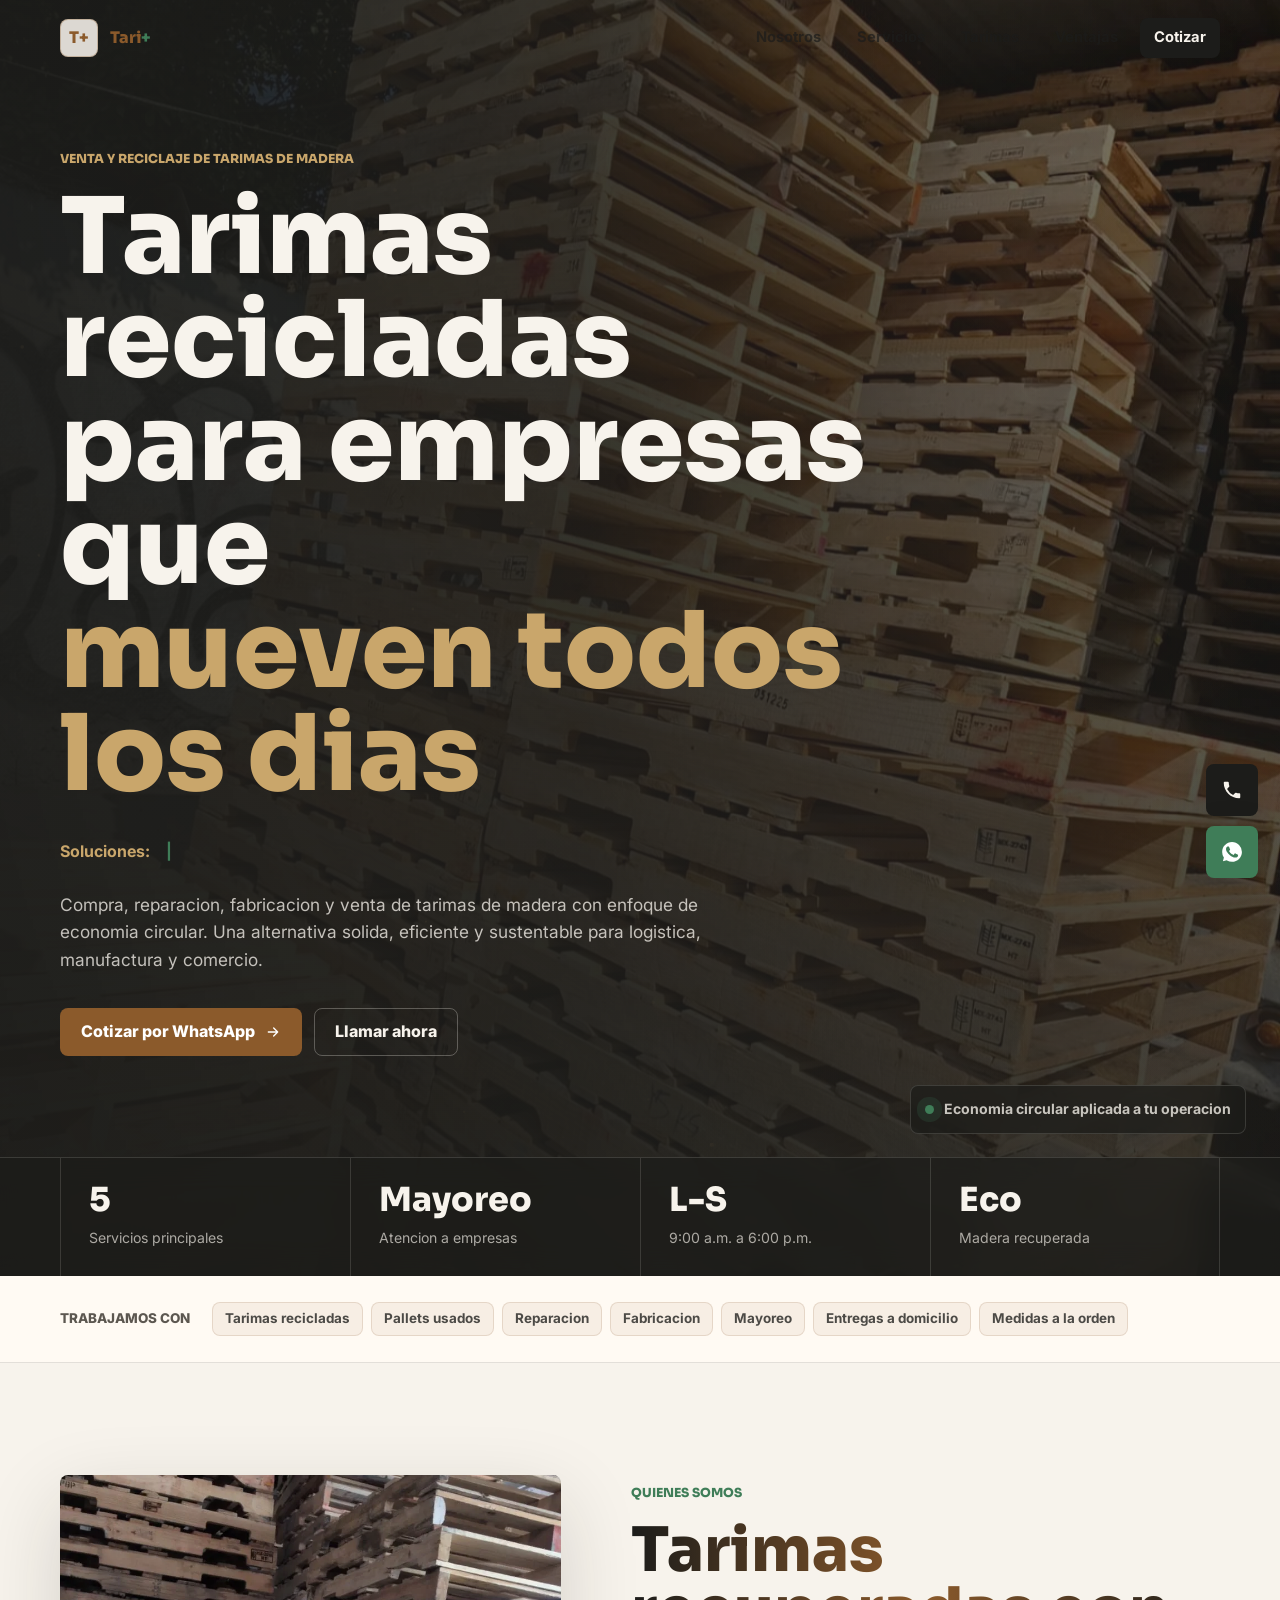
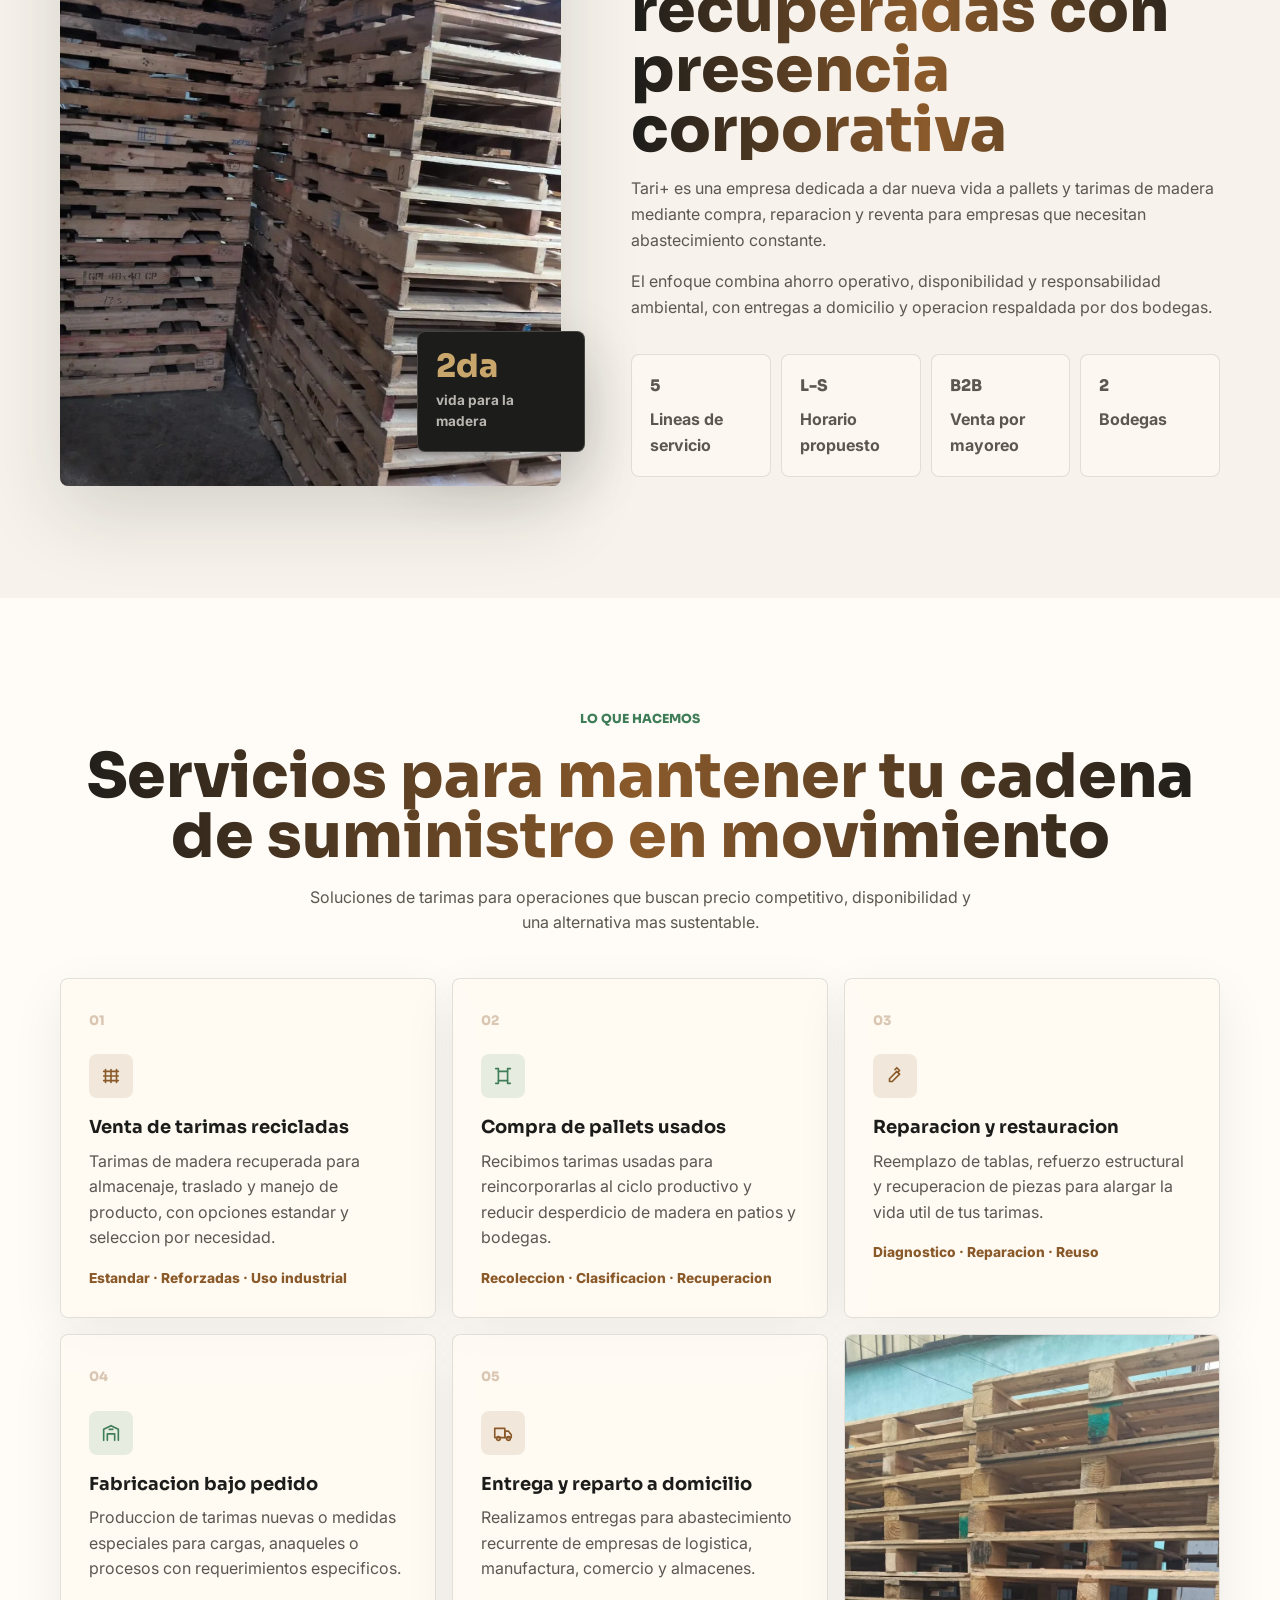
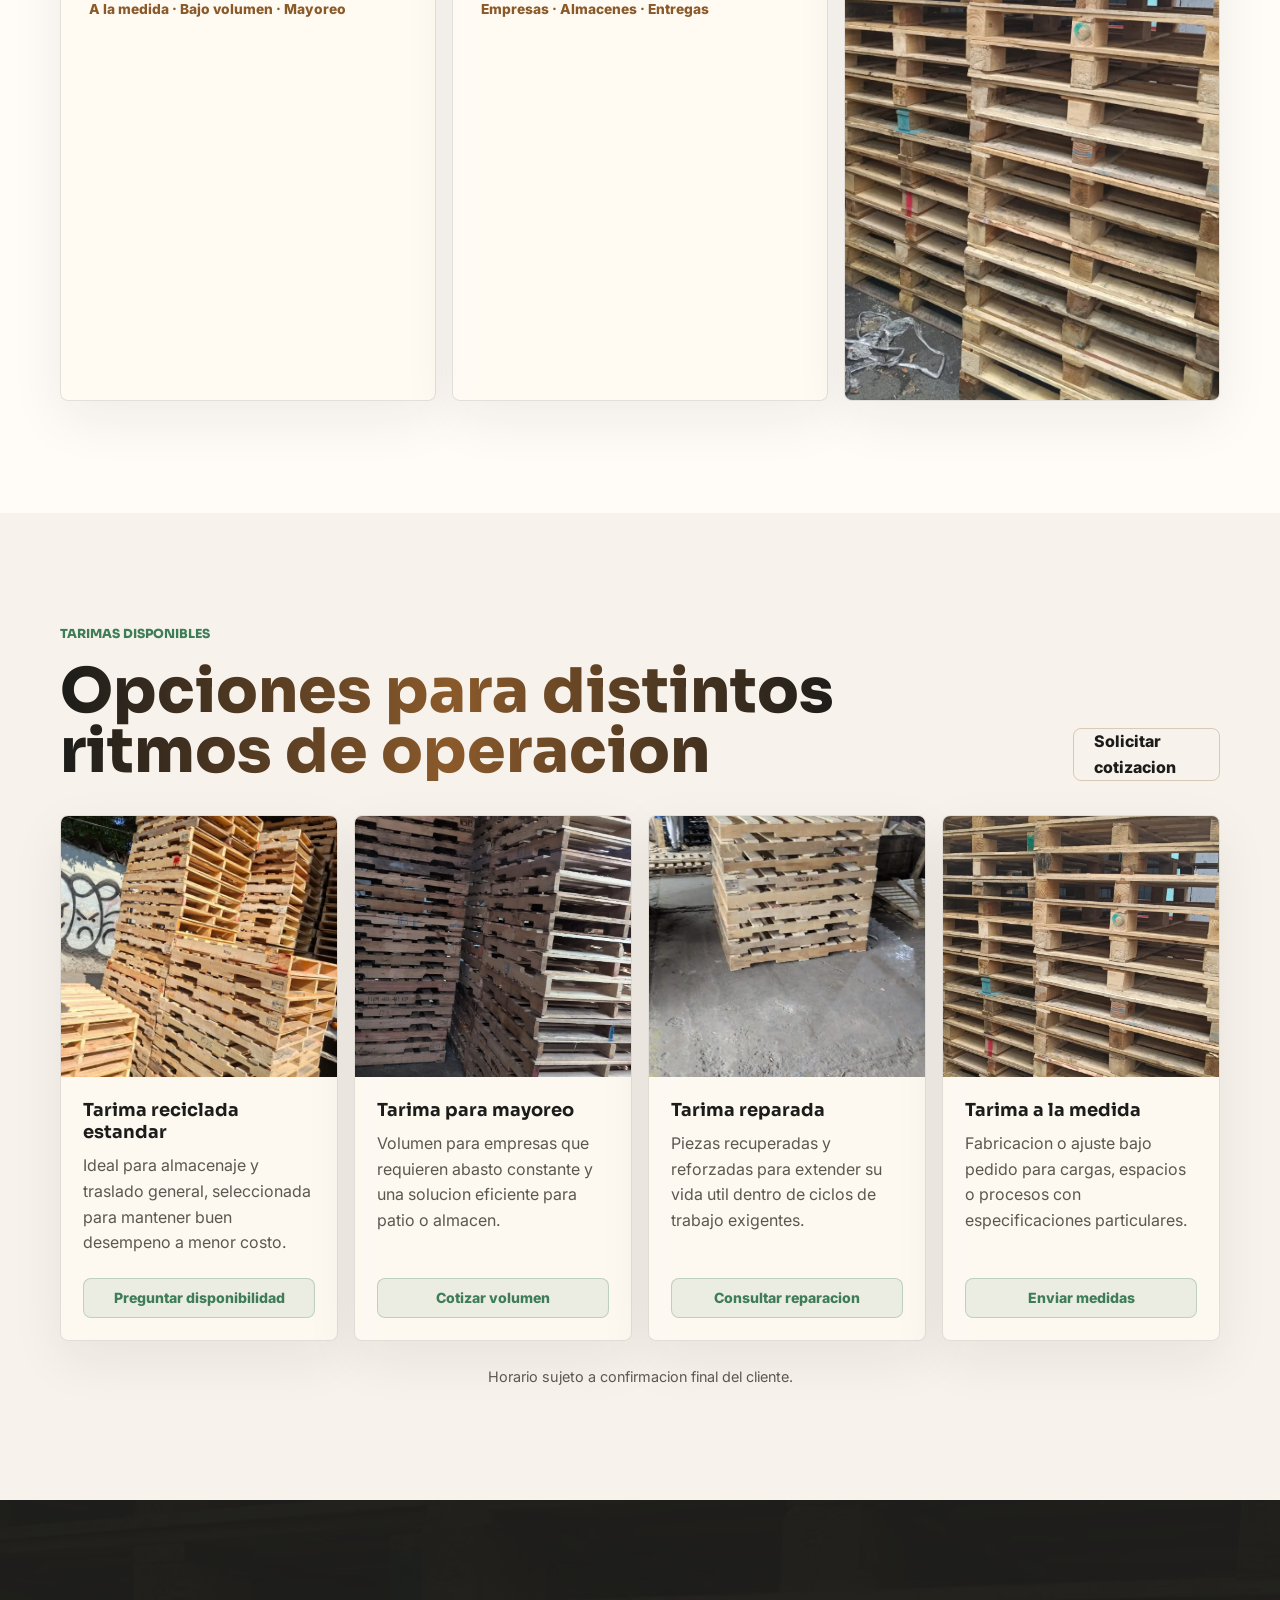
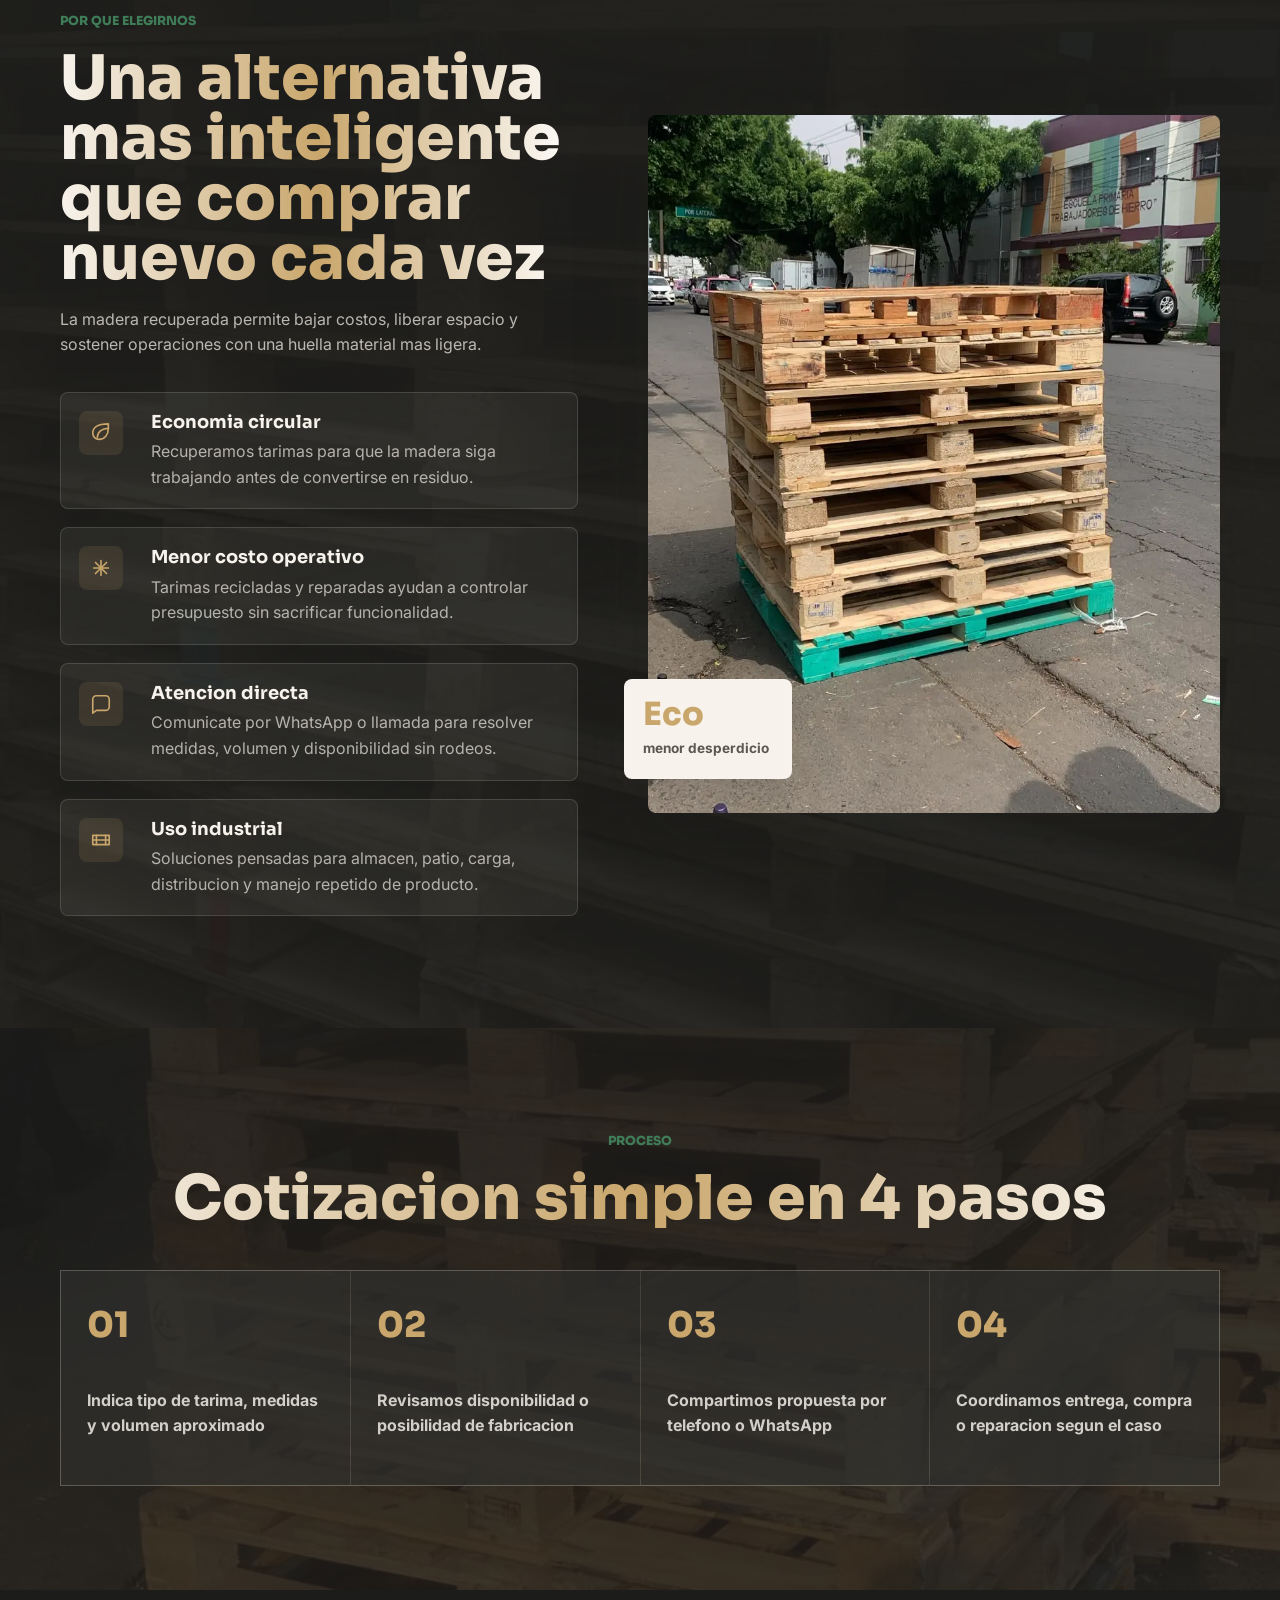
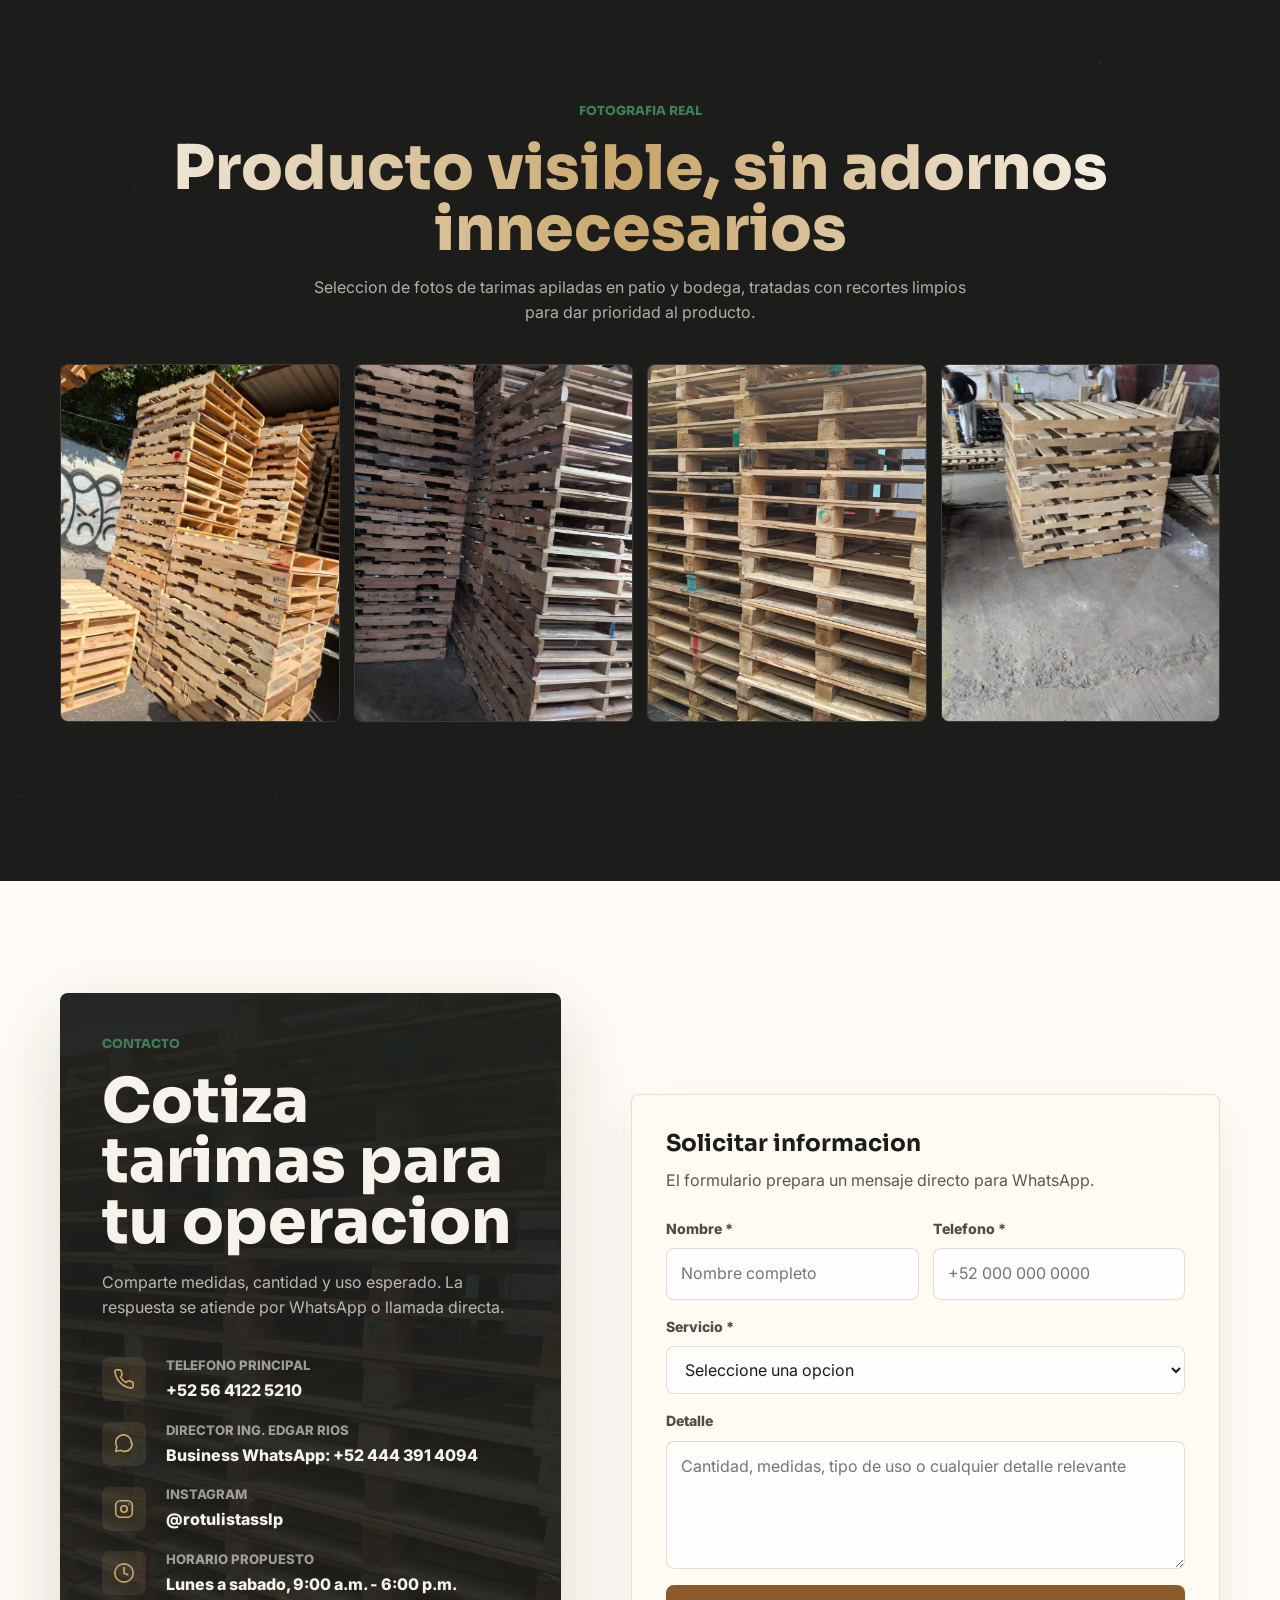
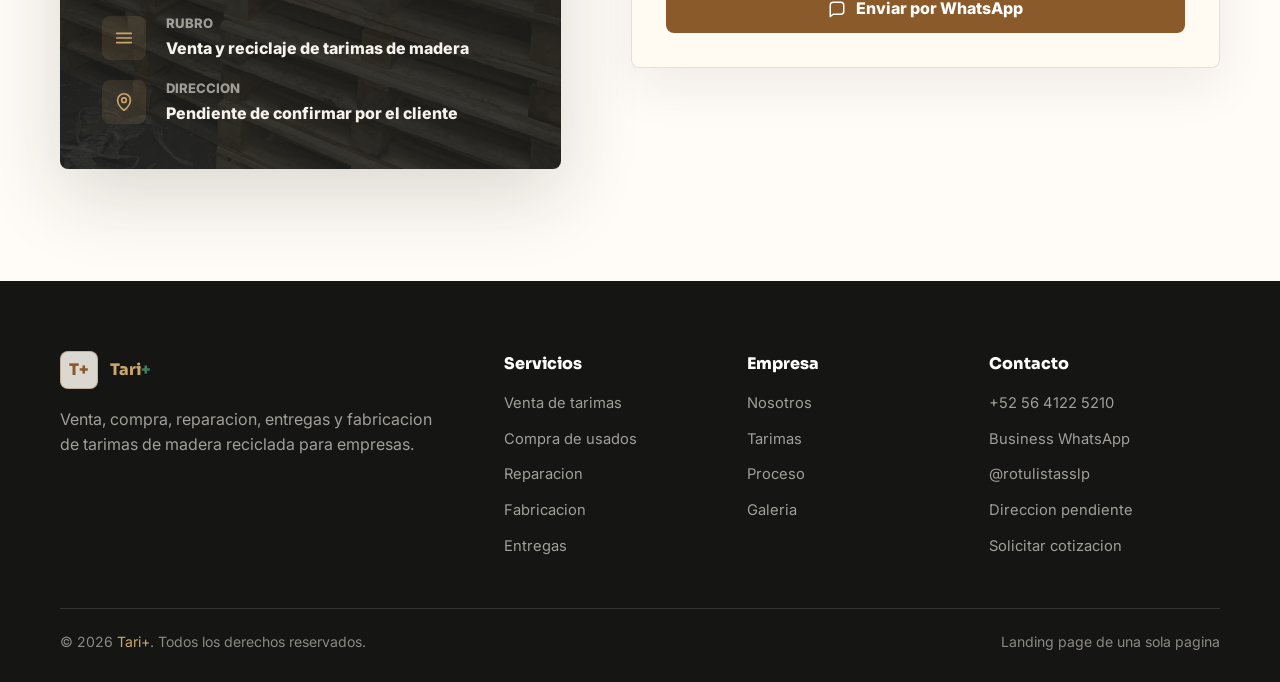
==== commit 926b6e3b: "Merge pull request #2 from soyemmanuelguevara-source/main segundo cambio" ====
--- a/fulltorque.html
+++ b/fulltorque.html
@@ -3,10 +3,10 @@
 <head>
   <meta charset="UTF-8">
   <meta name="viewport" content="width=device-width, initial-scale=1.0">
-  <title>EcoTarimas MX | Venta y reciclaje de tarimas de madera</title>
-  <meta name="description" content="EcoTarimas MX vende, compra, repara y fabrica tarimas de madera reciclada para empresas de logística, manufactura y comercio. Cotiza por WhatsApp al +52 56 4122 5210.">
+  <title>Tari+ | Venta y reciclaje de tarimas de madera</title>
+  <meta name="description" content="Tari+ vende, compra, repara y fabrica tarimas de madera reciclada para empresas de logística, manufactura y comercio. Cotiza por WhatsApp al +52 444 391 4094.">
   <meta name="keywords" content="tarimas de madera, pallets reciclados, venta de tarimas, compra de pallets usados, reparacion de tarimas, tarimas por mayoreo">
-  <meta property="og:title" content="EcoTarimas MX | Tarimas de madera reciclada">
+  <meta property="og:title" content="Tari+ | Tarimas de madera reciclada">
   <meta property="og:description" content="Venta, compra, reparacion y fabricacion de tarimas de madera con enfoque sustentable y atencion directa.">
   <meta property="og:type" content="website">
   <meta property="og:image" content="imagenes/tarimas-hero.webp">
@@ -20,7 +20,7 @@
 <!-- LOADER -->
 <div id="loader" aria-hidden="true">
   <div class="ld-mark">
-    <span class="wordmark">EcoTarimas <em>MX</em></span>
+    <span class="wordmark">Tari<em>+</em></span>
     <div class="ld-ring"></div>
   </div>
   <p class="ld-tag">Madera recuperada para operaciones que no se detienen</p>
@@ -29,9 +29,9 @@
 <!-- NAV -->
 <nav id="nav" role="navigation" aria-label="Menu principal">
   <div class="nav-wrap">
-    <a href="#hero" class="logo" aria-label="EcoTarimas MX">
-      <span class="logo-mark" aria-hidden="true">ET</span>
-      <span class="wordmark">EcoTarimas <em>MX</em></span>
+    <a href="#hero" class="logo" aria-label="Tari+">
+      <span class="logo-mark" aria-hidden="true">T+</span>
+      <span class="wordmark">Tari<em>+</em></span>
     </a>
     <ul class="nav-links" role="list">
       <li><a href="#about">Nosotros</a></li>
@@ -78,7 +78,7 @@
         Compra, reparacion, fabricacion y venta de tarimas de madera con enfoque de economia circular. Una alternativa solida, eficiente y sustentable para logistica, manufactura y comercio.
       </p>
       <div class="hero-btns rev d4">
-        <a href="https://wa.me/525641225210?text=Hola%2C%20me%20interesa%20cotizar%20tarimas%20de%20madera%20con%20EcoTarimas%20MX" target="_blank" rel="noopener noreferrer" class="btn-primary">
+        <a href="https://wa.me/524443914094?text=Hola%2C%20me%20interesa%20cotizar%20tarimas%20de%20madera%20con%20Tari%2B" target="_blank" rel="noopener noreferrer" class="btn-primary">
           Cotizar por WhatsApp
           <svg width="16" height="16" viewBox="0 0 24 24" fill="none" aria-hidden="true">
             <path d="M5 12h14M13 6l6 6-6 6" stroke="currentColor" stroke-width="2" stroke-linecap="round" stroke-linejoin="round"/>
@@ -129,6 +129,7 @@
         <span class="trust-chip">Reparacion</span>
         <span class="trust-chip">Fabricacion</span>
         <span class="trust-chip">Mayoreo</span>
+        <span class="trust-chip">Entregas a domicilio</span>
         <span class="trust-chip">Medidas a la orden</span>
       </div>
     </div>
@@ -151,8 +152,8 @@
       <div class="about-text rev">
         <p class="eyebrow">Quienes somos</p>
         <h2 class="heading heading--shine">Tarimas recuperadas con presencia corporativa</h2>
-        <p>EcoTarimas MX es una propuesta de negocio dedicada a dar nueva vida a pallets y tarimas de madera mediante compra, reparacion y reventa para empresas que necesitan abastecimiento constante.</p>
-        <p>El enfoque combina ahorro operativo, disponibilidad y responsabilidad ambiental: menos desperdicio de madera, mas uso util y una respuesta directa para cotizaciones por telefono o WhatsApp.</p>
+        <p>Tari+ es una empresa dedicada a dar nueva vida a pallets y tarimas de madera mediante compra, reparacion y reventa para empresas que necesitan abastecimiento constante.</p>
+        <p>El enfoque combina ahorro operativo, disponibilidad y responsabilidad ambiental, con entregas a domicilio y operacion respaldada por dos bodegas.</p>
         <div class="about-stats">
           <div class="a-stat">
             <p class="a-stat-n" data-count="5" data-prefix="" data-suffix=""></p>
@@ -167,8 +168,8 @@
             <p class="a-stat-l">Venta por mayoreo</p>
           </div>
           <div class="a-stat">
-            <p class="a-stat-n">MX</p>
-            <p class="a-stat-l">Atencion directa</p>
+            <p class="a-stat-n">2</p>
+            <p class="a-stat-l">Bodegas</p>
           </div>
         </div>
       </div>
@@ -230,9 +231,9 @@
         <div class="svc-icon ic-wood" aria-hidden="true">
           <svg viewBox="0 0 24 24"><path d="M3 7h11v10H3z"/><path d="M14 10h4l3 4v3h-7z"/><circle cx="7" cy="18" r="2"/><circle cx="18" cy="18" r="2"/></svg>
         </div>
-        <h3>Entrega por mayoreo</h3>
-        <p>Abastecimiento recurrente para empresas de logistica, manufactura, comercio y almacenes con demanda constante.</p>
-        <p class="svc-models">Empresas · Almacenes · Distribucion</p>
+        <h3>Entrega y reparto a domicilio</h3>
+        <p>Realizamos entregas para abastecimiento recurrente de empresas de logistica, manufactura, comercio y almacenes.</p>
+        <p class="svc-models">Empresas · Almacenes · Entregas</p>
       </article>
 
       <article class="svc-card svc-card--image rev d6">
@@ -259,7 +260,7 @@
         </div>
         <h3>Tarima reciclada estandar</h3>
         <p>Ideal para almacenaje y traslado general, seleccionada para mantener buen desempeno a menor costo.</p>
-        <a class="prod-pill" href="https://wa.me/525641225210?text=Hola%2C%20quiero%20cotizar%20tarima%20reciclada%20estandar" target="_blank" rel="noopener noreferrer">Preguntar disponibilidad</a>
+        <a class="prod-pill" href="https://wa.me/524443914094?text=Hola%2C%20quiero%20cotizar%20tarima%20reciclada%20estandar" target="_blank" rel="noopener noreferrer">Preguntar disponibilidad</a>
       </article>
 
       <article class="prod-card rev d2">
@@ -268,7 +269,7 @@
         </div>
         <h3>Tarima para mayoreo</h3>
         <p>Volumen para empresas que requieren abasto constante y una solucion eficiente para patio o almacen.</p>
-        <a class="prod-pill" href="https://wa.me/525641225210?text=Hola%2C%20quiero%20cotizar%20tarimas%20por%20mayoreo" target="_blank" rel="noopener noreferrer">Cotizar volumen</a>
+        <a class="prod-pill" href="https://wa.me/524443914094?text=Hola%2C%20quiero%20cotizar%20tarimas%20por%20mayoreo" target="_blank" rel="noopener noreferrer">Cotizar volumen</a>
       </article>
 
       <article class="prod-card rev d3">
@@ -277,7 +278,7 @@
         </div>
         <h3>Tarima reparada</h3>
         <p>Piezas recuperadas y reforzadas para extender su vida util dentro de ciclos de trabajo exigentes.</p>
-        <a class="prod-pill" href="https://wa.me/525641225210?text=Hola%2C%20quiero%20informacion%20sobre%20reparacion%20de%20tarimas" target="_blank" rel="noopener noreferrer">Consultar reparacion</a>
+        <a class="prod-pill" href="https://wa.me/524443914094?text=Hola%2C%20quiero%20informacion%20sobre%20reparacion%20de%20tarimas" target="_blank" rel="noopener noreferrer">Consultar reparacion</a>
       </article>
 
       <article class="prod-card rev d4">
@@ -286,10 +287,10 @@
         </div>
         <h3>Tarima a la medida</h3>
         <p>Fabricacion o ajuste bajo pedido para cargas, espacios o procesos con especificaciones particulares.</p>
-        <a class="prod-pill" href="https://wa.me/525641225210?text=Hola%2C%20necesito%20una%20tarima%20a%20la%20medida" target="_blank" rel="noopener noreferrer">Enviar medidas</a>
-      </article>
-    </div>
-    <p class="prod-note rev">Nombre comercial, horario y servicios son propuesta editable hasta confirmacion final del cliente.</p>
+        <a class="prod-pill" href="https://wa.me/524443914094?text=Hola%2C%20necesito%20una%20tarima%20a%20la%20medida" target="_blank" rel="noopener noreferrer">Enviar medidas</a>
+      </article>
+    </div>
+    <p class="prod-note rev">Horario sujeto a confirmacion final del cliente.</p>
   </div>
 </section>
 
@@ -407,8 +408,22 @@
             <div class="c-item">
               <div class="c-icon" aria-hidden="true"><svg viewBox="0 0 24 24"><path d="M22 16.92v3a2 2 0 0 1-2.18 2 19.8 19.8 0 0 1-8.63-3.07 19.5 19.5 0 0 1-6-6A19.8 19.8 0 0 1 2.12 4.18 2 2 0 0 1 4.11 2h3a2 2 0 0 1 2 1.72c.12.9.33 1.77.64 2.6a2 2 0 0 1-.45 2.11L8.1 9.63a16 16 0 0 0 6.27 6.27l1.2-1.2a2 2 0 0 1 2.11-.45c.83.31 1.7.52 2.6.64A2 2 0 0 1 22 16.92z"/></svg></div>
               <div>
-                <p class="c-label">Telefono / WhatsApp</p>
+                <p class="c-label">Telefono principal</p>
                 <p class="c-value"><a href="tel:+525641225210">+52 56 4122 5210</a></p>
+              </div>
+            </div>
+            <div class="c-item">
+              <div class="c-icon" aria-hidden="true"><svg viewBox="0 0 24 24"><path d="M21 11.5a8.38 8.38 0 0 1-1.22 4.36 8.5 8.5 0 0 1-7.28 4.14 8.38 8.38 0 0 1-4.36-1.22L3 20l1.22-5.14A8.38 8.38 0 0 1 3 10.5 8.5 8.5 0 0 1 7.14 3.22 8.38 8.38 0 0 1 11.5 2h.5a8.48 8.48 0 0 1 8 8v1.5z"/></svg></div>
+              <div>
+                <p class="c-label">Director Ing. Edgar Rios</p>
+                <p class="c-value"><a href="https://wa.me/524443914094" target="_blank" rel="noopener noreferrer">Business WhatsApp: +52 444 391 4094</a></p>
+              </div>
+            </div>
+            <div class="c-item">
+              <div class="c-icon" aria-hidden="true"><svg viewBox="0 0 24 24"><rect x="3" y="3" width="18" height="18" rx="5"/><circle cx="12" cy="12" r="3.5"/><path d="M17.5 6.5h.01"/></svg></div>
+              <div>
+                <p class="c-label">Instagram</p>
+                <p class="c-value"><a href="https://www.instagram.com/rotulistasslp/" target="_blank" rel="noopener noreferrer">@rotulistasslp</a></p>
               </div>
             </div>
             <div class="c-item">
@@ -423,6 +438,13 @@
               <div>
                 <p class="c-label">Rubro</p>
                 <p class="c-value">Venta y reciclaje de tarimas de madera</p>
+              </div>
+            </div>
+            <div class="c-item">
+              <div class="c-icon" aria-hidden="true"><svg viewBox="0 0 24 24"><path d="M12 21s7-4.35 7-11a7 7 0 0 0-14 0c0 6.65 7 11 7 11z"/><circle cx="12" cy="10" r="2.5"/></svg></div>
+              <div>
+                <p class="c-label">Direccion</p>
+                <p class="c-value">Pendiente de confirmar por el cliente</p>
               </div>
             </div>
           </div>
@@ -452,6 +474,7 @@
                 <option value="Compra de pallets usados">Compra de pallets usados</option>
                 <option value="Reparacion de tarimas">Reparacion de tarimas</option>
                 <option value="Fabricacion a la medida">Fabricacion a la medida</option>
+                <option value="Entrega a domicilio">Entrega a domicilio</option>
                 <option value="Mayoreo para empresa">Mayoreo para empresa</option>
               </select>
             </div>
@@ -480,10 +503,10 @@
     <div class="foot-grid">
       <div>
         <div class="foot-logo">
-          <span class="logo-mark" aria-hidden="true">ET</span>
-          <span class="wordmark">EcoTarimas <em>MX</em></span>
-        </div>
-        <p class="foot-desc">Venta, compra, reparacion y fabricacion de tarimas de madera reciclada para empresas. Marca y textos sujetos a confirmacion final del cliente.</p>
+          <span class="logo-mark" aria-hidden="true">T+</span>
+          <span class="wordmark">Tari<em>+</em></span>
+        </div>
+        <p class="foot-desc">Venta, compra, reparacion, entregas y fabricacion de tarimas de madera reciclada para empresas.</p>
       </div>
       <div>
         <p class="foot-col-title">Servicios</p>
@@ -492,6 +515,7 @@
           <li><a href="#services">Compra de usados</a></li>
           <li><a href="#services">Reparacion</a></li>
           <li><a href="#services">Fabricacion</a></li>
+          <li><a href="#services">Entregas</a></li>
         </ul>
       </div>
       <div>
@@ -507,13 +531,15 @@
         <p class="foot-col-title">Contacto</p>
         <ul class="foot-links">
           <li><a href="tel:+525641225210">+52 56 4122 5210</a></li>
-          <li><a href="https://wa.me/525641225210" target="_blank" rel="noopener noreferrer">WhatsApp directo</a></li>
+          <li><a href="https://wa.me/524443914094" target="_blank" rel="noopener noreferrer">Business WhatsApp</a></li>
+          <li><a href="https://www.instagram.com/rotulistasslp/" target="_blank" rel="noopener noreferrer">@rotulistasslp</a></li>
+          <li><a href="#contact">Direccion pendiente</a></li>
           <li><a href="#contact">Solicitar cotizacion</a></li>
         </ul>
       </div>
     </div>
     <div class="foot-bottom">
-      <p>&copy; 2026 <span>EcoTarimas MX</span>. Todos los derechos reservados.</p>
+      <p>&copy; 2026 <span>Tari+</span>. Todos los derechos reservados.</p>
       <p>Landing page de una sola pagina</p>
     </div>
   </div>
@@ -521,12 +547,12 @@
 
 <!-- FLOATING ACTION BUTTONS -->
 <div class="fab-stack">
-  <a href="tel:+525641225210" class="fab-btn call-btn" aria-label="Llamar a EcoTarimas MX">
+  <a href="tel:+525641225210" class="fab-btn call-btn" aria-label="Llamar a Tari+">
     <svg viewBox="0 0 24 24" width="22" height="22" aria-hidden="true">
       <path fill="currentColor" d="M6.62 10.79a15.1 15.1 0 0 0 6.59 6.59l2.2-2.2a1 1 0 0 1 1.02-.24c1.12.37 2.33.57 3.57.57a1 1 0 0 1 1 1V20a1 1 0 0 1-1 1C10.61 21 3 13.39 3 4a1 1 0 0 1 1-1h3.5a1 1 0 0 1 1 1c0 1.24.2 2.45.57 3.57a1 1 0 0 1-.25 1.02z"/>
     </svg>
   </a>
-  <a href="https://wa.me/525641225210?text=Hola%2C%20me%20interesa%20cotizar%20tarimas%20de%20madera" target="_blank" rel="noopener noreferrer" class="fab-btn wa-btn" aria-label="Contactar por WhatsApp">
+  <a href="https://wa.me/524443914094?text=Hola%2C%20me%20interesa%20cotizar%20tarimas%20de%20madera" target="_blank" rel="noopener noreferrer" class="fab-btn wa-btn" aria-label="Contactar por WhatsApp">
     <svg viewBox="0 0 24 24" width="24" height="24" aria-hidden="true">
       <path fill="currentColor" d="M17.47 14.38c-.3-.15-1.76-.87-2.03-.97-.27-.1-.47-.15-.67.15-.2.3-.77.97-.94 1.16-.17.2-.35.22-.64.08-.3-.15-1.26-.46-2.39-1.48-.88-.79-1.48-1.76-1.65-2.06-.17-.3-.02-.46.13-.61.13-.13.3-.35.45-.52.15-.17.2-.3.3-.5.1-.2.05-.37-.02-.52-.08-.15-.67-1.61-.92-2.21-.24-.58-.49-.5-.67-.51h-.57c-.2 0-.52.07-.79.37-.27.3-1.04 1.02-1.04 2.48s1.07 2.88 1.21 3.07c.15.2 2.1 3.2 5.08 4.49.71.31 1.26.49 1.69.63.71.23 1.36.2 1.87.12.57-.09 1.76-.72 2.01-1.41.25-.69.25-1.29.17-1.41-.07-.12-.27-.2-.57-.35M12.05 21.79h-.01a9.87 9.87 0 0 1-5.03-1.38l-.36-.21-3.74.98 1-3.65-.24-.37a9.86 9.86 0 0 1-1.51-5.26c0-5.45 4.44-9.88 9.89-9.88 2.64 0 5.12 1.03 6.99 2.9a9.82 9.82 0 0 1 2.89 6.99c0 5.45-4.44 9.88-9.87 9.88"/>
     </svg>
